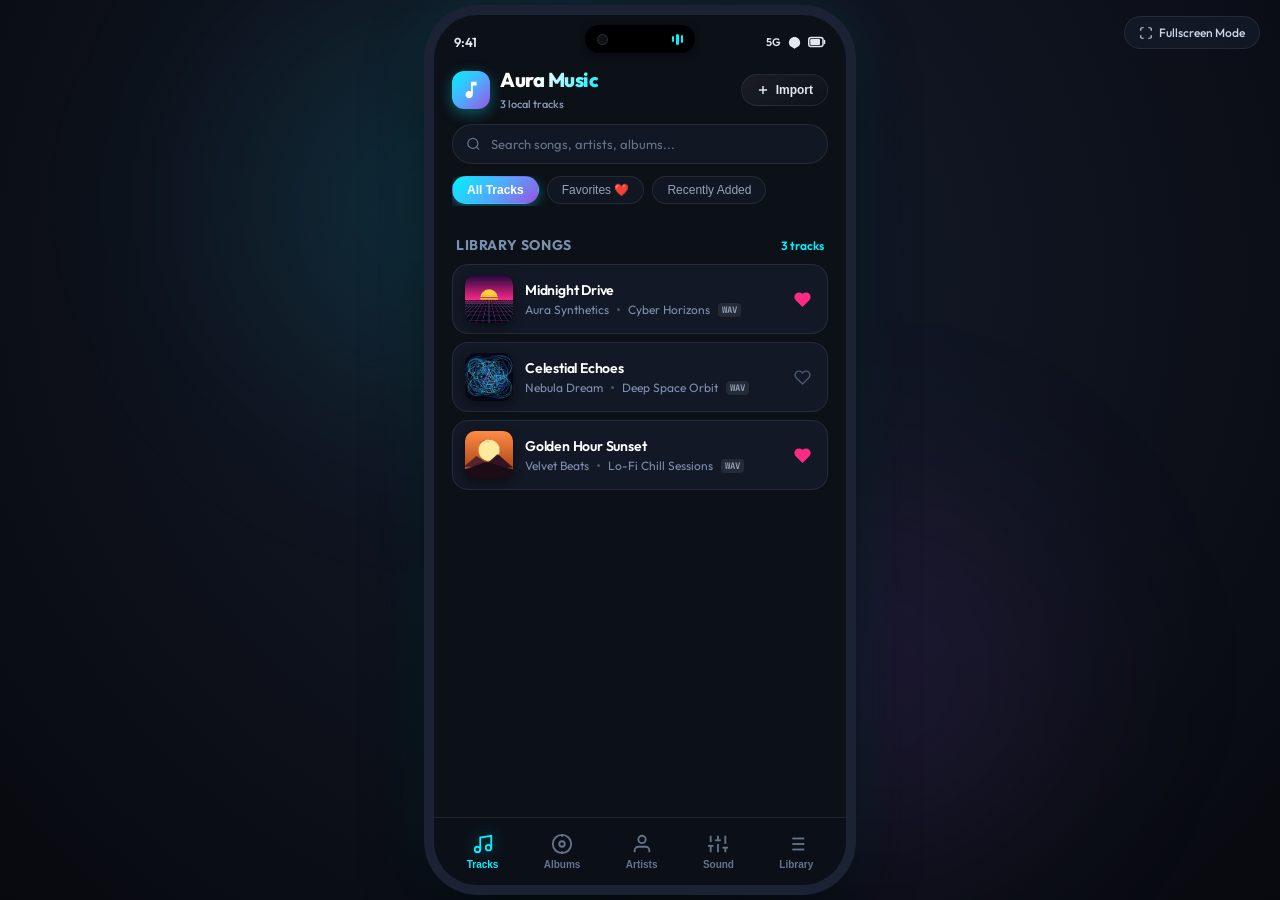
==== android-project/app/src/main/assets/index.html @ 07eed544 "feat: initial commit for Aura Local MP3 Player (Web + Android)" ====
<!DOCTYPE html>
<html lang="en">
<head>
  <meta charset="UTF-8">
  <meta name="viewport" content="width=device-width, initial-scale=1.0, maximum-scale=1.0, user-scalable=no, viewport-fit=cover">
  <title>Aura — Local MP3 & Audio Player</title>
  <meta name="description" content="Sleek, high-fidelity local MP3 music player with 5-band equalizer, audio visualizer, ID3 tags, and offline IndexedDB library.">
  <meta name="theme-color" content="#07090e">
  <meta name="apple-mobile-web-app-capable" content="yes">
  <meta name="apple-mobile-web-app-status-bar-style" content="black-translucent">
  <link rel="manifest" href="manifest.json">
  <link rel="icon" type="image/png" href="assets/icon-192.png">
  <link rel="stylesheet" href="style.css">
</head>
<body>

  <!-- Desktop Device Viewport Frame Wrapper -->
  <div class="device-viewport" id="device-viewport">
    
    <!-- Ambient Background Neon Glows -->
    <div class="ambient-glow-1"></div>
    <div class="ambient-glow-2"></div>

    <!-- Desktop Toolbar (For toggling Phone Mockup Frame vs Edge-to-Edge) -->
    <div class="desktop-controls-bar">
      <button class="desktop-btn" id="toggle-desktop-frame" title="Toggle Fullscreen vs Mobile Mockup">
        <svg width="14" height="14" viewBox="0 0 24 24" fill="none" stroke="currentColor" stroke-width="2">
          <path d="M8 3H5a2 2 0 0 0-2 2v3m18 0V5a2 2 0 0 0-2-2h-3m0 18h3a2 2 0 0 0 2-2v-3M3 16v3a2 2 0 0 0 2 2h3"/>
        </svg>
        <span>Fullscreen Mode</span>
      </button>
    </div>

    <!-- Phone Shell / App Root -->
    <main class="mobile-shell" id="mobile-shell">

      <!-- Dynamic Island / Hardware Notch -->
      <div class="mobile-notch-island" id="notch-island">
        <div class="island-camera"></div>
        <div class="island-audio-indicator">
          <span></span><span></span><span></span>
        </div>
      </div>

      <!-- Mobile Status Bar -->
      <header class="mobile-status-bar">
        <span class="status-time">9:41</span>
        <div class="status-bar-icons">
          <span>5G</span>
          <svg width="15" height="15" viewBox="0 0 24 24" fill="currentColor">
            <path d="M12 3c-4.97 0-9 4.03-9 9 0 2.12.74 4.07 1.97 5.61L12 22l7.03-4.39C20.26 16.07 21 14.12 21 12c0-4.97-4.03-9-9-9z"/>
          </svg>
          <svg width="18" height="12" viewBox="0 0 24 14" fill="currentColor">
            <rect x="1" y="1" width="19" height="12" rx="3" fill="none" stroke="currentColor" stroke-width="2"/>
            <rect x="3" y="3" width="13" height="8" rx="1.5" fill="currentColor"/>
            <path d="M22 5v4" stroke="currentColor" stroke-width="2" stroke-linecap="round"/>
          </svg>
        </div>
      </header>

      <!-- App Header & Navigation Toolbar -->
      <section class="app-header">
        <div class="header-top-row">
          <div class="brand-wrapper">
            <div class="brand-icon-box">
              <svg viewBox="0 0 24 24">
                <path d="M12 3v10.55c-.59-.34-1.27-.55-2-.55-2.21 0-4 1.79-4 4s1.79 4 4 4 4-1.79 4-4V7h4V3h-6z"/>
              </svg>
            </div>
            <div class="brand-text">
              <h1>Aura Music</h1>
              <span class="library-stat">0 local tracks</span>
            </div>
          </div>

          <button class="import-trigger-btn" id="import-trigger-btn" title="Add MP3s">
            <svg width="14" height="14" viewBox="0 0 24 24" fill="none" stroke="currentColor" stroke-width="2.5">
              <line x1="12" y1="5" x2="12" y2="19"></line>
              <line x1="5" y1="12" x2="19" y2="12"></line>
            </svg>
            <span>Import</span>
          </button>
        </div>

        <!-- Search Bar -->
        <div class="search-container">
          <svg class="search-icon" viewBox="0 0 24 24" fill="none" stroke="currentColor" stroke-width="2">
            <circle cx="11" cy="11" r="8"></circle>
            <line x1="21" y1="21" x2="16.65" y2="16.65"></line>
          </svg>
          <input type="text" class="search-input" id="search-input" placeholder="Search songs, artists, albums..." autocomplete="off">
          <button class="search-clear-btn" id="search-clear">&times;</button>
        </div>

        <!-- Filter Chips Row -->
        <div class="filter-chips-row">
          <button class="filter-chip active" data-filter="all">All Tracks</button>
          <button class="filter-chip" data-filter="fav">Favorites ❤️</button>
          <button class="filter-chip" data-filter="recent">Recently Added</button>
        </div>
      </section>

      <!-- Scrollable Main View Area -->
      <div class="app-content">

        <!-- 1. Tracks View -->
        <section class="view-section active-view" id="view-tracks">
          
          <!-- Empty State (Shown when no tracks are loaded) -->
          <div class="empty-library-card" id="empty-library-state">
            <div class="empty-icon-pulse">
              <svg viewBox="0 0 24 24" fill="none" stroke-width="1.8">
                <path d="M9 18V5l12-2v13"></path>
                <circle cx="6" cy="18" r="3"></circle>
                <circle cx="18" cy="16" r="3"></circle>
              </svg>
            </div>
            <h2 class="empty-title">Your Library is Empty</h2>
            <p class="empty-desc">Tap below to load local MP3 files or music folders from your device storage.</p>
            <div class="empty-actions-group">
              <button class="primary-action-btn" onclick="document.getElementById('file-input-files').click()">
                <svg width="16" height="16" viewBox="0 0 24 24" fill="none" stroke="currentColor" stroke-width="2">
                  <path d="M21 15v4a2 2 0 0 1-2 2H5a2 2 0 0 1-2-2v-4"></path>
                  <polyline points="17 8 12 3 7 8"></polyline>
                  <line x1="12" y1="3" x2="12" y2="15"></line>
                </svg>
                Select MP3 Files
              </button>
              <button class="secondary-action-btn" onclick="document.getElementById('file-input-folder').click()">
                <svg width="15" height="15" viewBox="0 0 24 24" fill="none" stroke="currentColor" stroke-width="2">
                  <path d="M22 19a2 2 0 0 1-2 2H4a2 2 0 0 1-2-2V5a2 2 0 0 1 2-2h5l2 3h9a2 2 0 0 1 2 2z"></path>
                </svg>
                Select Music Folder
              </button>
              <button class="secondary-action-btn" onclick="auraApp.loadDefaultDemoTracks(true)">
                <svg width="15" height="15" viewBox="0 0 24 24" fill="none" stroke="currentColor" stroke-width="2">
                  <polygon points="5 3 19 12 5 21 5 3"></polygon>
                </svg>
                Load Built-in Demo Tracks
              </button>
            </div>
          </div>

          <!-- Tracks List Container -->
          <div class="track-list-header">
            <span class="section-headline">Library Songs</span>
            <span class="tracks-count-badge" id="tracks-count-badge">0 tracks</span>
          </div>
          <div class="tracks-container" id="tracks-container"></div>
        </section>

        <!-- 2. Albums View -->
        <section class="view-section" id="view-albums">
          <div class="track-list-header">
            <span class="section-headline">Albums</span>
          </div>
          <div class="albums-grid" id="albums-grid"></div>
        </section>

        <!-- 3. Artists View -->
        <section class="view-section" id="view-artists">
          <div class="track-list-header">
            <span class="section-headline">Artists</span>
          </div>
          <div class="artists-list" id="artists-list"></div>
        </section>

        <!-- 4. Equalizer View -->
        <section class="view-section" id="view-eq">
          <div class="eq-view-container">
            <div class="eq-card">
              <div class="eq-header-row">
                <h3>5-Band Studio Equalizer</h3>
                <span style="font-size:11px; color:var(--cyan-bright); font-weight:600;">32-bit DSP</span>
              </div>

              <!-- EQ Presets -->
              <div class="eq-presets-chips">
                <button class="preset-chip active" data-preset="flat">Flat</button>
                <button class="preset-chip" data-preset="bass">Bass Boost</button>
                <button class="preset-chip" data-preset="edm">EDM / Club</button>
                <button class="preset-chip" data-preset="rock">Rock</button>
                <button class="preset-chip" data-preset="vocal">Vocal</button>
                <button class="preset-chip" data-preset="acoustic">Acoustic</button>
                <button class="preset-chip" data-preset="chill">Chill Lo-Fi</button>
                <button class="preset-chip" data-preset="night">Night Mode</button>
              </div>

              <!-- Sliders Rack -->
              <div class="eq-sliders-rack">
                <div class="eq-slider-col">
                  <span class="eq-slider-gain-label">0dB</span>
                  <div class="eq-range-wrapper">
                    <input type="range" class="eq-vertical-slider" min="-12" max="12" step="0.5" value="0">
                  </div>
                  <span class="eq-slider-freq-label">60Hz</span>
                </div>

                <div class="eq-slider-col">
                  <span class="eq-slider-gain-label">0dB</span>
                  <div class="eq-range-wrapper">
                    <input type="range" class="eq-vertical-slider" min="-12" max="12" step="0.5" value="0">
                  </div>
                  <span class="eq-slider-freq-label">230Hz</span>
                </div>

                <div class="eq-slider-col">
                  <span class="eq-slider-gain-label">0dB</span>
                  <div class="eq-range-wrapper">
                    <input type="range" class="eq-vertical-slider" min="-12" max="12" step="0.5" value="0">
                  </div>
                  <span class="eq-slider-freq-label">910Hz</span>
                </div>

                <div class="eq-slider-col">
                  <span class="eq-slider-gain-label">0dB</span>
                  <div class="eq-range-wrapper">
                    <input type="range" class="eq-vertical-slider" min="-12" max="12" step="0.5" value="0">
                  </div>
                  <span class="eq-slider-freq-label">3.6kHz</span>
                </div>

                <div class="eq-slider-col">
                  <span class="eq-slider-gain-label">0dB</span>
                  <div class="eq-range-wrapper">
                    <input type="range" class="eq-vertical-slider" min="-12" max="12" step="0.5" value="0">
                  </div>
                  <span class="eq-slider-freq-label">14kHz</span>
                </div>
              </div>

              <!-- FX Section (Bass Boost) -->
              <div class="eq-fx-row">
                <div class="fx-card">
                  <div class="fx-title">
                    <span>Bass Resonator</span>
                    <span id="bass-val-label" style="color:var(--purple-vibrant)">+0dB</span>
                  </div>
                  <input type="range" class="fx-slider" id="bass-boost-slider" min="0" max="10" step="0.5" value="0">
                </div>
                <div class="fx-card">
                  <div class="fx-title">
                    <span>Visualizer Style</span>
                    <span style="color:var(--cyan-bright)">Active</span>
                  </div>
                  <div style="font-size:11px; color:#8fa0be; margin-top:4px;">Toggle in player sheet</div>
                </div>
              </div>

            </div>
          </div>
        </section>

        <!-- 5. Playlists View -->
        <section class="view-section" id="view-playlists">
          <div class="playlist-header-actions">
            <span class="section-headline">Playlists & Collections</span>
            <button class="create-playlist-btn" id="create-playlist-btn">
              <svg width="14" height="14" viewBox="0 0 24 24" fill="none" stroke="currentColor" stroke-width="2.5">
                <line x1="12" y1="5" x2="12" y2="19"></line>
                <line x1="5" y1="12" x2="19" y2="12"></line>
              </svg>
              <span>New Playlist</span>
            </button>
          </div>
          <div class="playlists-list" id="playlists-list"></div>
        </section>

      </div>

      <!-- Docked Floating Mini Player -->
      <aside class="mini-player-container" id="mini-player" style="display:none;">
        <div class="mini-progress-track">
          <div class="mini-progress-fill" id="mini-progress-fill"></div>
        </div>

        <div class="mini-thumb-spinning" id="mini-thumb-spinning">
          <img id="mini-cover-img" src="assets/icon-192.png" alt="Cover">
          <div class="mini-center-hole"></div>
        </div>

        <div class="mini-track-meta">
          <div class="mini-track-title" id="mini-title">Track Title</div>
          <div class="mini-track-artist" id="mini-artist">Artist</div>
        </div>

        <div class="mini-controls-cluster">
          <button class="mini-btn mini-play-btn" id="mini-play-btn" title="Play/Pause">
            <svg viewBox="0 0 24 24"><polygon points="5 3 19 12 5 21 5 3"></polygon></svg>
          </button>
          <button class="mini-btn" id="mini-next-btn" title="Next Track">
            <svg width="20" height="20" viewBox="0 0 24 24" fill="none" stroke="currentColor" stroke-width="2">
              <polygon points="5 4 15 12 5 20 5 4"></polygon>
              <line x1="19" y1="5" x2="19" y2="19"></line>
            </svg>
          </button>
        </div>
      </aside>

      <!-- Bottom Tab Navigation Bar -->
      <nav class="bottom-nav-bar">
        <button class="nav-item-btn active" data-view="tracks">
          <svg viewBox="0 0 24 24" fill="none"><path d="M9 18V5l12-2v13"/><circle cx="6" cy="18" r="3"/><circle cx="18" cy="16" r="3"/></svg>
          <span>Tracks</span>
        </button>
        <button class="nav-item-btn" data-view="albums">
          <svg viewBox="0 0 24 24" fill="none"><circle cx="12" cy="12" r="10"/><circle cx="12" cy="12" r="3"/><line x1="12" y1="2" x2="12" y2="4"/><line x1="12" y1="20" x2="12" y2="22"/></svg>
          <span>Albums</span>
        </button>
        <button class="nav-item-btn" data-view="artists">
          <svg viewBox="0 0 24 24" fill="none"><path d="M20 21v-2a4 4 0 0 0-4-4H8a4 4 0 0 0-4 4v2"/><circle cx="12" cy="7" r="4"/></svg>
          <span>Artists</span>
        </button>
        <button class="nav-item-btn" data-view="eq">
          <svg viewBox="0 0 24 24" fill="none"><line x1="4" y1="21" x2="4" y2="14"/><line x1="4" y1="10" x2="4" y2="3"/><line x1="12" y1="21" x2="12" y2="12"/><line x1="12" y1="8" x2="12" y2="3"/><line x1="20" y1="21" x2="20" y2="16"/><line x1="20" y1="12" x2="20" y2="3"/><line x1="1" y1="14" x2="7" y2="14"/><line x1="9" y1="8" x2="15" y2="8"/><line x1="17" y1="16" x2="23" y2="16"/></svg>
          <span>Sound</span>
        </button>
        <button class="nav-item-btn" data-view="playlists">
          <svg viewBox="0 0 24 24" fill="none"><line x1="8" y1="6" x2="21" y2="6"/><line x1="8" y1="12" x2="21" y2="12"/><line x1="8" y1="18" x2="21" y2="18"/><line x1="3" y1="6" x2="3.01" y2="6"/><line x1="3" y1="12" x2="3.01" y2="12"/><line x1="3" y1="18" x2="3.01" y2="18"/></svg>
          <span>Library</span>
        </button>
      </nav>

      <!-- Full-Screen Now Playing Sheet Modal -->
      <div class="player-sheet-modal" id="player-sheet-modal">
        <div class="sheet-drag-handle" id="sheet-drag-handle"></div>

        <div class="sheet-top-nav">
          <button class="sheet-nav-btn" id="sheet-close-btn" title="Minimize">
            <svg width="20" height="20" viewBox="0 0 24 24" fill="none" stroke="currentColor" stroke-width="2">
              <polyline points="6 9 12 15 18 9"></polyline>
            </svg>
          </button>
          <div class="sheet-top-title">
            <span>Playing from Local Library</span>
            <h3>Now Playing</h3>
          </div>
          <button class="sheet-nav-btn" id="btn-eq-shortcut" title="Equalizer">
            <svg width="18" height="18" viewBox="0 0 24 24" fill="none" stroke="currentColor" stroke-width="2">
              <line x1="4" y1="21" x2="4" y2="14"/><line x1="4" y1="10" x2="4" y2="3"/>
              <line x1="12" y1="21" x2="12" y2="12"/><line x1="12" y1="8" x2="12" y2="3"/>
              <line x1="20" y1="21" x2="20" y2="16"/><line x1="20" y1="12" x2="20" y2="3"/>
            </svg>
          </button>
        </div>

        <!-- Center Display: Vinyl Record + Canvas Visualizer -->
        <div class="player-art-visualizer-container">
          <canvas class="visualizer-canvas-layer" id="visualizer-canvas" width="320" height="320"></canvas>
          
          <div class="vinyl-disc-wrapper" id="vinyl-disc-wrapper">
            <div class="vinyl-grooves"></div>
            <div class="vinyl-center-art">
              <img id="vinyl-cover-img" src="assets/icon-192.png" alt="Cover">
            </div>
            <div class="vinyl-spindle-hole"></div>
          </div>

          <button class="visualizer-mode-toggle" id="viz-mode-toggle" title="Switch Visualizer Style">BARS</button>
        </div>

        <!-- Song Metadata Row -->
        <div class="sheet-song-info">
          <div class="sheet-title-col">
            <h2 class="sheet-song-title" id="sheet-title">Song Title</h2>
            <p class="sheet-song-artist" id="sheet-artist">Artist — Album</p>
          </div>
          <button class="sheet-fav-btn" id="sheet-fav-btn" title="Favorite">
            <svg viewBox="0 0 24 24" fill="none" stroke="currentColor" stroke-width="2">
              <path d="M20.84 4.61a5.5 5.5 0 0 0-7.78 0L12 5.67l-1.06-1.06a5.5 5.5 0 0 0-7.78 7.78l1.06 1.06L12 21.23l7.78-7.78 1.06-1.06a5.5 5.5 0 0 0 0-7.78z"></path>
            </svg>
          </button>
        </div>

        <!-- Scrubber -->
        <div class="scrubber-container">
          <div class="scrub-bar" id="scrub-bar">
            <div class="scrub-progress" id="scrub-progress">
              <div class="scrub-thumb"></div>
            </div>
          </div>
          <div class="time-row">
            <span id="time-current">0:00</span>
            <span id="time-total">0:00</span>
          </div>
        </div>

        <!-- Main Controls -->
        <div class="core-controls-row">
          <button class="ctrl-btn" id="btn-shuffle" title="Shuffle">
            <svg width="20" height="20" viewBox="0 0 24 24" fill="none" stroke="currentColor" stroke-width="2">
              <polyline points="16 3 21 3 21 8"></polyline>
              <line x1="4" y1="20" x2="21" y2="3"></line>
              <polyline points="21 16 21 21 16 21"></polyline>
              <line x1="15" y1="15" x2="21" y2="21"></line>
              <line x1="4" y1="4" x2="9" y2="9"></line>
            </svg>
          </button>

          <button class="ctrl-btn" id="btn-prev" title="Previous">
            <svg width="28" height="28" viewBox="0 0 24 24" fill="none" stroke="currentColor" stroke-width="2">
              <polygon points="19 20 9 12 19 4 19 20"></polygon>
              <line x1="5" y1="19" x2="5" y2="5"></line>
            </svg>
          </button>

          <button class="main-play-pause-btn" id="btn-main-play" title="Play/Pause">
            <svg viewBox="0 0 24 24"><polygon points="5 3 19 12 5 21 5 3"></polygon></svg>
          </button>

          <button class="ctrl-btn" id="btn-next" title="Next">
            <svg width="28" height="28" viewBox="0 0 24 24" fill="none" stroke="currentColor" stroke-width="2">
              <polygon points="5 4 15 12 5 20 5 4"></polygon>
              <line x1="19" y1="5" x2="19" y2="19"></line>
            </svg>
          </button>

          <button class="ctrl-btn active" id="btn-repeat" title="Repeat">
            <svg width="20" height="20" viewBox="0 0 24 24" fill="none" stroke="currentColor" stroke-width="2">
              <polyline points="17 1 21 5 17 9"></polyline>
              <path d="M3 11V9a4 4 0 0 1 4-4h14"></path>
              <polyline points="7 23 3 19 7 15"></polyline>
              <path d="M21 13v2a4 4 0 0 1-4 4H3"></path>
            </svg>
          </button>
        </div>

        <!-- Secondary Actions (Speed, Sleep Timer, Track Metadata) -->
        <div class="secondary-actions-bar">
          <button class="sec-action-btn" id="btn-speed" title="Playback Speed">
            <svg viewBox="0 0 24 24" fill="none"><circle cx="12" cy="12" r="10"/><polyline points="12 6 12 12 14 14"/></svg>
            <span>1.0x</span>
          </button>

          <button class="sec-action-btn" id="btn-timer" title="Sleep Timer">
            <svg viewBox="0 0 24 24" fill="none"><path d="M21 12.79A9 9 0 1 1 11.21 3 7 7 0 0 0 21 12.79z"/></svg>
            <span>Timer</span>
          </button>

          <button class="sec-action-btn" id="btn-info" title="Track ID3 Tags">
            <svg viewBox="0 0 24 24" fill="none"><circle cx="12" cy="12" r="10"/><line x1="12" y1="16" x2="12" y2="12"/><line x1="12" y1="8" x2="12.01" y2="8"/></svg>
            <span>Details</span>
          </button>
        </div>

      </div>

      <!-- Modals -->

      <!-- 1. Import Modal -->
      <div class="modal-overlay" id="import-modal">
        <div class="modal-card-bottom">
          <div class="modal-header-row">
            <h3>Add Local Music</h3>
            <button class="modal-close-btn">&times;</button>
          </div>
          <div class="import-options-grid">
            <div class="import-opt-card" id="opt-pick-files">
              <div class="import-opt-icon">
                <svg viewBox="0 0 24 24"><path d="M14 2H6a2 2 0 0 0-2 2v16a2 2 0 0 0 2 2h12a2 2 0 0 0 2-2V8z"/><polyline points="14 2 14 8 20 8"/><line x1="12" y1="18" x2="12" y2="12"/><line x1="9" y1="15" x2="15" y2="15"/></svg>
              </div>
              <div class="import-opt-text">
                <h4>Select Audio Files</h4>
                <p>Choose MP3, WAV, M4A, FLAC, or OGG tracks</p>
              </div>
            </div>

            <div class="import-opt-card" id="opt-pick-folder">
              <div class="import-opt-icon" style="background:linear-gradient(135deg, #4facfe, #00f2fe);">
                <svg viewBox="0 0 24 24"><path d="M22 19a2 2 0 0 1-2 2H4a2 2 0 0 1-2-2V5a2 2 0 0 1 2-2h5l2 3h9a2 2 0 0 1 2 2z"/></svg>
              </div>
              <div class="import-opt-text">
                <h4>Import Entire Music Folder</h4>
                <p>Import all audio files from a directory at once</p>
              </div>
            </div>

            <div class="import-opt-card" id="opt-add-demos">
              <div class="import-opt-icon" style="background:linear-gradient(135deg, #ff2a85, #ff7300);">
                <svg viewBox="0 0 24 24"><polygon points="5 3 19 12 5 21 5 3"></polygon></svg>
              </div>
              <div class="import-opt-text">
                <h4>Load High-Fi Demo Tracks</h4>
                <p>Synthwave, Ambient Space, and Lo-Fi Chill</p>
              </div>
            </div>

            <div class="import-opt-card" id="opt-clear-all" style="border-color:rgba(255, 68, 68, 0.3);">
              <div class="import-opt-icon" style="background:linear-gradient(135deg, #ff416c, #ff4b2b);">
                <svg viewBox="0 0 24 24"><polyline points="3 6 5 6 21 6"/><path d="M19 6v14a2 2 0 0 1-2 2H7a2 2 0 0 1-2-2V6m3 0V4a2 2 0 0 1 2-2h4a2 2 0 0 1 2 2v2"/></svg>
              </div>
              <div class="import-opt-text">
                <h4 style="color:#ff6b6b">Clear Library Cache</h4>
                <p>Remove all stored offline tracks from device</p>
              </div>
            </div>
          </div>
        </div>
      </div>

      <!-- 2. Sleep Timer Modal -->
      <div class="modal-overlay" id="timer-modal">
        <div class="modal-card-bottom">
          <div class="modal-header-row">
            <h3>Sleep Timer</h3>
            <button class="modal-close-btn">&times;</button>
          </div>
          <div style="display:grid; grid-template-columns:1fr 1fr; gap:10px;">
            <button class="secondary-action-btn timer-opt-btn" data-minutes="15">15 Minutes</button>
            <button class="secondary-action-btn timer-opt-btn" data-minutes="30">30 Minutes</button>
            <button class="secondary-action-btn timer-opt-btn" data-minutes="45">45 Minutes</button>
            <button class="secondary-action-btn timer-opt-btn" data-minutes="60">1 Hour</button>
            <button class="secondary-action-btn timer-opt-btn" data-minutes="0" style="grid-column:1/-1; color:#ff6b6b; border-color:rgba(255,68,68,0.3)">Turn Off Timer</button>
          </div>
        </div>
      </div>

      <!-- 3. Track Details / ID3 Inspector Modal -->
      <div class="modal-overlay" id="info-modal">
        <div class="modal-card-bottom">
          <div class="modal-header-row">
            <h3>Track Metadata</h3>
            <button class="modal-close-btn">&times;</button>
          </div>
          <div style="display:flex; flex-direction:column; gap:12px; font-size:13px;">
            <div style="display:flex; justify-content:space-between; border-bottom:1px solid rgba(255,255,255,0.06); padding-bottom:8px;">
              <span style="color:#7b8fae;">Title</span>
              <strong id="info-title" style="color:#fff;">-</strong>
            </div>
            <div style="display:flex; justify-content:space-between; border-bottom:1px solid rgba(255,255,255,0.06); padding-bottom:8px;">
              <span style="color:#7b8fae;">Artist</span>
              <strong id="info-artist" style="color:#fff;">-</strong>
            </div>
            <div style="display:flex; justify-content:space-between; border-bottom:1px solid rgba(255,255,255,0.06); padding-bottom:8px;">
              <span style="color:#7b8fae;">Album</span>
              <strong id="info-album" style="color:#fff;">-</strong>
            </div>
            <div style="display:flex; justify-content:space-between; border-bottom:1px solid rgba(255,255,255,0.06); padding-bottom:8px;">
              <span style="color:#7b8fae;">Genre / Year</span>
              <strong style="color:#fff;"><span id="info-genre">-</span> / <span id="info-year">-</span></strong>
            </div>
            <div style="display:flex; justify-content:space-between; border-bottom:1px solid rgba(255,255,255,0.06); padding-bottom:8px;">
              <span style="color:#7b8fae;">Format & Storage</span>
              <strong style="color:var(--cyan-bright);"><span id="info-format">-</span> • <span id="info-size">-</span></strong>
            </div>
          </div>
      <!-- 4. Playlist Modal -->
      <div class="modal-overlay" id="playlist-modal">
        <div class="modal-card-bottom">
          <div class="modal-header-row">
            <h3>New Playlist</h3>
            <button class="modal-close-btn">&times;</button>
          </div>
          <div style="display:flex; flex-direction:column; gap:14px;">
            <input type="text" id="playlist-name-input" class="search-input" placeholder="Playlist name (e.g. Chill Beats)" style="border-radius:12px; padding:0 16px;">
            <button class="primary-action-btn" id="save-playlist-btn">Create Playlist</button>
          </div>
        </div>
      </div>

      <!-- Toast Notice -->
      <div class="toast-notice" id="toast-notice">Notice message</div>

      <!-- Hidden Native File Inputs -->
      <input type="file" id="file-input-files" multiple accept="audio/*,.mp3,.wav,.ogg,.m4a,.flac,.aac" style="display:none;">
      <input type="file" id="file-input-folder" webkitdirectory style="display:none;">

    </main>
  </div>

  <!-- JavaScript Modules -->
  <script src="id3-parser.js"></script>
  <script src="db.js"></script>
  <script src="audio-engine.js"></script>
  <script src="app.js"></script>
  <script>
    // Register Service Worker for Offline PWA Installation
    if ('serviceWorker' in navigator) {
      window.addEventListener('load', () => {
        navigator.serviceWorker.register('./sw.js').catch(err => {
          console.log('ServiceWorker registration optional:', err);
        });
      });
    }
  </script>
</body>
</html>
---- android-project/app/src/main/assets/style.css ----
/* ==========================================================================
   Aura Mobile Music Player - Design System & Modern Cyber-Luxury Aesthetics
   ========================================================================== */

@import url('https://fonts.googleapis.com/css2?family=Outfit:wght@300;400;500;600;700;800&family=JetBrains+Mono:wght@400;500;600&display=swap');

:root {
  /* Color Palette */
  --bg-darkest: #07090e;
  --bg-primary: #0c1017;
  --bg-secondary: #131926;
  --bg-card: rgba(23, 30, 47, 0.65);
  --bg-card-hover: rgba(32, 42, 66, 0.85);
  --bg-glass: rgba(18, 24, 38, 0.72);
  --bg-glass-heavy: rgba(12, 16, 25, 0.92);

  /* Accents & Gradients */
  --cyan-bright: #00f2fe;
  --cyan-glow: rgba(0, 242, 254, 0.35);
  --blue-electric: #4facfe;
  --purple-vibrant: #9b51e0;
  --purple-glow: rgba(155, 81, 224, 0.35);
  --pink-neon: #ff2a85;
  --amber-warm: #ffb347;

  --accent-gradient: linear-gradient(135deg, #00f2fe 0%, #4facfe 50%, #9b51e0 100%);
  --accent-gradient-warm: linear-gradient(135deg, #ff2a85 0%, #ff7300 100%);
  --card-gradient: linear-gradient(145deg, rgba(255, 255, 255, 0.06) 0%, rgba(255, 255, 255, 0.01) 100%);

  /* Borders & Shadows */
  --border-subtle: rgba(255, 255, 255, 0.08);
  --border-bright: rgba(0, 242, 254, 0.4);
  --shadow-lg: 0 16px 36px rgba(0, 0, 0, 0.6);
  --shadow-glow: 0 0 28px rgba(0, 242, 254, 0.25);
  --shadow-neon-pink: 0 0 24px rgba(255, 42, 133, 0.3);

  /* Typography */
  --font-main: 'Outfit', -apple-system, BlinkMacSystemFont, 'Segoe UI', Roboto, sans-serif;
  --font-mono: 'JetBrains Mono', monospace;

  /* Layout & Dimensions */
  --phone-width: 412px;
  --phone-height: 870px;
  --nav-height: 68px;
  --mini-player-height: 72px;
  --radius-sm: 10px;
  --radius-md: 16px;
  --radius-lg: 24px;
  --radius-full: 9999px;

  /* Transitions */
  --transition-fast: 0.15s cubic-bezier(0.4, 0, 0.2, 1);
  --transition-normal: 0.3s cubic-bezier(0.16, 1, 0.3, 1);
  --transition-bounce: 0.45s cubic-bezier(0.34, 1.56, 0.64, 1);
}

/* Base Reset & Setup */
*, *::before, *::after {
  box-sizing: border-box;
  margin: 0;
  padding: 0;
  -webkit-tap-highlight-color: transparent;
  user-select: none;
}

html, body {
  width: 100%;
  height: 100%;
  background-color: var(--bg-darkest);
  color: #f0f4fc;
  font-family: var(--font-main);
  overflow: hidden;
  position: fixed;
}

/* Device Simulator Wrapper (Centers phone on desktop, edge-to-edge on mobile) */
.device-viewport {
  width: 100vw;
  height: 100vh;
  display: flex;
  align-items: center;
  justify-content: center;
  background: radial-gradient(circle at 50% 30%, #161c2d 0%, #07090e 100%);
  position: relative;
  overflow: hidden;
}

/* Background Ambient Lighting Glows */
.ambient-glow-1 {
  position: absolute;
  width: 600px;
  height: 600px;
  background: radial-gradient(circle, rgba(0, 242, 254, 0.12) 0%, transparent 70%);
  top: -100px;
  left: 10%;
  pointer-events: none;
  filter: blur(80px);
  z-index: 1;
}

.ambient-glow-2 {
  position: absolute;
  width: 550px;
  height: 550px;
  background: radial-gradient(circle, rgba(155, 81, 224, 0.14) 0%, transparent 70%);
  bottom: -50px;
  right: 10%;
  pointer-events: none;
  filter: blur(80px);
  z-index: 1;
}

/* Phone Frame (Mockup Frame) */
.mobile-shell {
  width: 100%;
  height: 100%;
  max-width: var(--phone-width);
  max-height: var(--phone-height);
  background: var(--bg-primary);
  position: relative;
  border-radius: 44px;
  box-shadow: 0 0 0 10px #1a2233, 0 25px 65px rgba(0, 0, 0, 0.85), 0 0 60px rgba(0, 242, 254, 0.15);
  display: flex;
  flex-direction: column;
  overflow: hidden;
  z-index: 10;
  transition: max-width 0.35s ease, max-height 0.35s ease, border-radius 0.35s ease, box-shadow 0.35s ease;
}

/* Fullscreen Mode (When user switches or on actual mobile) */
.device-viewport.fullscreen-mode .mobile-shell {
  max-width: 100vw;
  max-height: 100vh;
  border-radius: 0;
  box-shadow: none;
}

@media (max-width: 480px) {
  .mobile-shell {
    max-width: 100vw !important;
    max-height: 100vh !important;
    border-radius: 0 !important;
    box-shadow: none !important;
  }
}

/* Top Phone Hardware Elements */
.mobile-notch-island {
  position: absolute;
  top: 10px;
  left: 50%;
  transform: translateX(-50%);
  width: 110px;
  height: 28px;
  background: #000;
  border-radius: 20px;
  z-index: 100;
  display: flex;
  align-items: center;
  justify-content: space-between;
  padding: 0 12px;
  box-shadow: 0 2px 8px rgba(0,0,0,0.4);
  transition: width 0.3s var(--transition-bounce), height 0.3s ease;
}

.island-camera {
  width: 11px;
  height: 11px;
  border-radius: 50%;
  background: #111;
  border: 1.5px solid #283044;
}

.island-audio-indicator {
  display: flex;
  gap: 2px;
  align-items: center;
  height: 12px;
}

.island-audio-indicator span {
  width: 2.5px;
  height: 6px;
  background: var(--cyan-bright);
  border-radius: 2px;
  animation: soundBars 1s ease-in-out infinite alternate;
}

.island-audio-indicator span:nth-child(2) { animation-delay: 0.2s; height: 11px; }
.island-audio-indicator span:nth-child(3) { animation-delay: 0.4s; height: 8px; }

@keyframes soundBars {
  0% { transform: scaleY(0.4); }
  100% { transform: scaleY(1.2); }
}

/* Status Bar */
.mobile-status-bar {
  height: 44px;
  padding: 10px 20px 0 20px;
  display: flex;
  justify-content: space-between;
  align-items: center;
  font-size: 13px;
  font-weight: 600;
  letter-spacing: -0.2px;
  color: #e2e8f0;
  z-index: 50;
}

.status-bar-icons {
  display: flex;
  align-items: center;
  gap: 6px;
  font-size: 11px;
}

/* Frame Desktop Controls bar */
.desktop-controls-bar {
  position: absolute;
  top: 16px;
  right: 20px;
  display: flex;
  gap: 10px;
  z-index: 120;
}

.desktop-btn {
  background: var(--bg-card);
  border: 1px solid var(--border-subtle);
  color: #cad5e8;
  padding: 8px 14px;
  border-radius: var(--radius-full);
  font-size: 12px;
  font-family: var(--font-main);
  font-weight: 500;
  cursor: pointer;
  display: flex;
  align-items: center;
  gap: 6px;
  backdrop-filter: blur(12px);
  transition: all var(--transition-fast);
}

.desktop-btn:hover {
  background: var(--bg-card-hover);
  color: #fff;
  border-color: var(--cyan-bright);
  box-shadow: 0 0 12px var(--cyan-glow);
}

/* ==========================================================================
   App Header & Toolbar
   ========================================================================== */
.app-header {
  padding: 8px 18px 12px 18px;
  display: flex;
  flex-direction: column;
  gap: 12px;
  z-index: 40;
}

.header-top-row {
  display: flex;
  justify-content: space-between;
  align-items: center;
}

.brand-wrapper {
  display: flex;
  align-items: center;
  gap: 10px;
}

.brand-icon-box {
  width: 38px;
  height: 38px;
  border-radius: 12px;
  background: var(--accent-gradient);
  display: flex;
  align-items: center;
  justify-content: center;
  box-shadow: 0 4px 14px var(--cyan-glow);
}

.brand-icon-box svg {
  width: 22px;
  height: 22px;
  fill: #fff;
}

.brand-text h1 {
  font-size: 20px;
  font-weight: 800;
  letter-spacing: -0.5px;
  background: linear-gradient(120deg, #ffffff 40%, var(--cyan-bright) 100%);
  -webkit-background-clip: text;
  -webkit-text-fill-color: transparent;
}

.brand-text .library-stat {
  font-size: 11px;
  color: #8a99b5;
  font-weight: 500;
}

/* Quick Import Button */
.import-trigger-btn {
  background: var(--card-gradient);
  border: 1px solid var(--border-subtle);
  color: #e2e8f0;
  padding: 8px 14px;
  border-radius: var(--radius-full);
  font-size: 12px;
  font-weight: 600;
  cursor: pointer;
  display: flex;
  align-items: center;
  gap: 6px;
  transition: all var(--transition-fast);
}

.import-trigger-btn:hover, .import-trigger-btn:active {
  border-color: var(--cyan-bright);
  box-shadow: 0 0 15px var(--cyan-glow);
  transform: translateY(-1px);
}

/* Search Bar */
.search-container {
  position: relative;
  width: 100%;
}

.search-input {
  width: 100%;
  height: 40px;
  background: rgba(19, 25, 38, 0.85);
  border: 1px solid var(--border-subtle);
  border-radius: var(--radius-full);
  padding: 0 40px 0 38px;
  font-size: 13px;
  color: #fff;
  font-family: var(--font-main);
  outline: none;
  transition: all var(--transition-fast);
}

.search-input::placeholder {
  color: #64748b;
}

.search-input:focus {
  border-color: var(--cyan-bright);
  box-shadow: 0 0 16px var(--cyan-glow);
  background: rgba(24, 32, 48, 0.95);
}

.search-icon {
  position: absolute;
  left: 14px;
  top: 50%;
  transform: translateY(-50%);
  width: 15px;
  height: 15px;
  stroke: #64748b;
  pointer-events: none;
}

.search-clear-btn {
  position: absolute;
  right: 12px;
  top: 50%;
  transform: translateY(-50%);
  background: none;
  border: none;
  color: #64748b;
  font-size: 16px;
  cursor: pointer;
  display: none;
}

/* Filter Chips Bar */
.filter-chips-row {
  display: flex;
  gap: 8px;
  overflow-x: auto;
  scrollbar-width: none;
  padding-bottom: 2px;
}

.filter-chips-row::-webkit-scrollbar {
  display: none;
}

.filter-chip {
  padding: 6px 14px;
  border-radius: var(--radius-full);
  background: rgba(22, 28, 44, 0.6);
  border: 1px solid var(--border-subtle);
  font-size: 12px;
  font-weight: 500;
  color: #94a3b8;
  cursor: pointer;
  white-space: nowrap;
  transition: all var(--transition-fast);
}

.filter-chip.active {
  background: var(--accent-gradient);
  color: #ffffff;
  border-color: transparent;
  box-shadow: 0 3px 12px var(--cyan-glow);
  font-weight: 600;
}

/* ==========================================================================
   Main Scrollable App Body
   ========================================================================== */
.app-content {
  flex: 1;
  overflow-y: auto;
  overflow-x: hidden;
  padding: 4px 18px 160px 18px; /* Padding for mini player & nav */
  position: relative;
  scrollbar-width: thin;
  scrollbar-color: rgba(255, 255, 255, 0.1) transparent;
}

.app-content::-webkit-scrollbar {
  width: 4px;
}
.app-content::-webkit-scrollbar-thumb {
  background: rgba(255, 255, 255, 0.15);
  border-radius: 4px;
}

/* View Sections */
.view-section {
  display: none;
  animation: fadeIn 0.25s ease-out;
}

.view-section.active-view {
  display: block;
}

@keyframes fadeIn {
  from { opacity: 0; transform: translateY(6px); }
  to { opacity: 1; transform: translateY(0); }
}

/* Empty State / Welcome Dropzone */
.empty-library-card {
  border: 2px dashed rgba(0, 242, 254, 0.25);
  background: rgba(18, 24, 38, 0.4);
  border-radius: var(--radius-lg);
  padding: 36px 20px;
  text-align: center;
  margin-top: 15px;
  display: flex;
  flex-direction: column;
  align-items: center;
  gap: 14px;
  backdrop-filter: blur(10px);
  transition: all var(--transition-normal);
}

.empty-library-card.drag-over {
  border-color: var(--cyan-bright);
  background: rgba(0, 242, 254, 0.1);
  box-shadow: 0 0 30px var(--cyan-glow);
  transform: scale(1.02);
}

.empty-icon-pulse {
  width: 64px;
  height: 64px;
  border-radius: 50%;
  background: rgba(0, 242, 254, 0.1);
  border: 1px solid var(--border-bright);
  display: flex;
  align-items: center;
  justify-content: center;
  box-shadow: 0 0 20px var(--cyan-glow);
}

.empty-icon-pulse svg {
  width: 32px;
  height: 32px;
  stroke: var(--cyan-bright);
}

.empty-title {
  font-size: 17px;
  font-weight: 700;
  color: #fff;
}

.empty-desc {
  font-size: 13px;
  color: #8fa0be;
  max-width: 280px;
  line-height: 1.45;
}

.empty-actions-group {
  display: flex;
  flex-direction: column;
  gap: 10px;
  width: 100%;
  max-width: 260px;
  margin-top: 8px;
}

.primary-action-btn {
  background: var(--accent-gradient);
  border: none;
  color: #fff;
  padding: 12px 18px;
  border-radius: var(--radius-full);
  font-size: 13px;
  font-weight: 700;
  cursor: pointer;
  box-shadow: 0 6px 18px var(--cyan-glow);
  display: flex;
  align-items: center;
  justify-content: center;
  gap: 8px;
  transition: transform var(--transition-fast), box-shadow var(--transition-fast);
}

.primary-action-btn:active {
  transform: scale(0.97);
}

.secondary-action-btn {
  background: rgba(255, 255, 255, 0.05);
  border: 1px solid var(--border-subtle);
  color: #cbd5e1;
  padding: 10px 18px;
  border-radius: var(--radius-full);
  font-size: 12px;
  font-weight: 600;
  cursor: pointer;
  display: flex;
  align-items: center;
  justify-content: center;
  gap: 8px;
  transition: all var(--transition-fast);
}

.secondary-action-btn:hover {
  background: rgba(255, 255, 255, 0.1);
  color: #fff;
}

/* ==========================================================================
   Tracks List View
   ========================================================================== */
.track-list-header {
  display: flex;
  justify-content: space-between;
  align-items: center;
  margin: 14px 0 10px 0;
  padding: 0 4px;
}

.section-headline {
  font-size: 14px;
  font-weight: 700;
  text-transform: uppercase;
  letter-spacing: 0.6px;
  color: #7b8fae;
}

.tracks-count-badge {
  font-size: 12px;
  color: var(--cyan-bright);
  font-weight: 600;
}

.tracks-container {
  display: flex;
  flex-direction: column;
  gap: 8px;
}

.track-item {
  display: flex;
  align-items: center;
  gap: 12px;
  padding: 10px 12px;
  background: var(--bg-card);
  border: 1px solid var(--border-subtle);
  border-radius: var(--radius-md);
  cursor: pointer;
  position: relative;
  transition: all var(--transition-fast);
}

.track-item:hover {
  background: var(--bg-card-hover);
  border-color: rgba(0, 242, 254, 0.3);
  transform: translateX(2px);
}

.track-item:active {
  transform: scale(0.98);
}

.track-item.is-playing {
  background: rgba(0, 242, 254, 0.08);
  border-color: var(--cyan-bright);
  box-shadow: 0 0 16px rgba(0, 242, 254, 0.15);
}

.track-artwork-thumb {
  width: 48px;
  height: 48px;
  border-radius: var(--radius-sm);
  overflow: hidden;
  background: #111520;
  position: relative;
  flex-shrink: 0;
  box-shadow: 0 4px 10px rgba(0, 0, 0, 0.4);
}

.track-artwork-thumb img {
  width: 100%;
  height: 100%;
  object-fit: cover;
  transition: transform 0.3s ease;
}

.track-item:hover .track-artwork-thumb img {
  transform: scale(1.06);
}

.playing-wave-badge {
  position: absolute;
  inset: 0;
  background: rgba(10, 14, 23, 0.65);
  display: none;
  align-items: center;
  justify-content: center;
  gap: 3px;
  backdrop-filter: blur(2px);
}

.track-item.is-playing .playing-wave-badge {
  display: flex;
}

.playing-wave-badge span {
  width: 3px;
  height: 14px;
  background: var(--cyan-bright);
  border-radius: 2px;
  animation: barPulse 0.9s ease-in-out infinite alternate;
}

.playing-wave-badge span:nth-child(2) { animation-delay: 0.18s; height: 20px; }
.playing-wave-badge span:nth-child(3) { animation-delay: 0.36s; height: 12px; }

@keyframes barPulse {
  0% { transform: scaleY(0.3); }
  100% { transform: scaleY(1.1); }
}

.track-details-col {
  flex: 1;
  min-width: 0;
  display: flex;
  flex-direction: column;
  gap: 3px;
}

.track-title {
  font-size: 14px;
  font-weight: 600;
  color: #fff;
  white-space: nowrap;
  overflow: hidden;
  text-overflow: ellipsis;
  letter-spacing: -0.2px;
}

.track-item.is-playing .track-title {
  color: var(--cyan-bright);
}

.track-meta-row {
  display: flex;
  align-items: center;
  gap: 8px;
  font-size: 12px;
  color: #7d90af;
  white-space: nowrap;
  overflow: hidden;
  text-overflow: ellipsis;
}

.track-artist {
  overflow: hidden;
  text-overflow: ellipsis;
}

.track-meta-divider {
  width: 3px;
  height: 3px;
  border-radius: 50%;
  background: #475569;
}

.track-format-tag {
  font-size: 9px;
  font-weight: 700;
  font-family: var(--font-mono);
  background: rgba(255, 255, 255, 0.08);
  padding: 1px 4px;
  border-radius: 4px;
  color: #94a3b8;
}

.track-right-col {
  display: flex;
  align-items: center;
  gap: 10px;
}

.track-duration {
  font-size: 11px;
  font-family: var(--font-mono);
  color: #64748b;
}

.track-fav-btn {
  background: none;
  border: none;
  color: #4b5870;
  cursor: pointer;
  padding: 4px;
  display: flex;
  align-items: center;
  justify-content: center;
  transition: color var(--transition-fast), transform var(--transition-bounce);
}

.track-fav-btn:hover {
  color: var(--pink-neon);
  transform: scale(1.15);
}

.track-fav-btn.is-favorited {
  color: var(--pink-neon);
}

.track-fav-btn svg {
  width: 17px;
  height: 17px;
}

.track-menu-btn {
  background: none;
  border: none;
  color: #64748b;
  cursor: pointer;
  padding: 4px;
}

/* ==========================================================================
   Albums Grid View
   ========================================================================== */
.albums-grid {
  display: grid;
  grid-template-columns: repeat(2, 1fr);
  gap: 14px;
  margin-top: 10px;
}

.album-card {
  background: var(--bg-card);
  border: 1px solid var(--border-subtle);
  border-radius: var(--radius-md);
  padding: 10px;
  cursor: pointer;
  display: flex;
  flex-direction: column;
  gap: 8px;
  transition: all var(--transition-fast);
}

.album-card:hover {
  background: var(--bg-card-hover);
  border-color: rgba(0, 242, 254, 0.4);
  transform: translateY(-3px);
  box-shadow: 0 8px 20px rgba(0, 0, 0, 0.4);
}

.album-cover-box {
  width: 100%;
  aspect-ratio: 1 / 1;
  border-radius: var(--radius-sm);
  overflow: hidden;
  background: #111520;
  position: relative;
}

.album-cover-box img {
  width: 100%;
  height: 100%;
  object-fit: cover;
}

.album-play-overlay {
  position: absolute;
  bottom: 8px;
  right: 8px;
  width: 36px;
  height: 36px;
  border-radius: 50%;
  background: var(--accent-gradient);
  display: flex;
  align-items: center;
  justify-content: center;
  opacity: 0;
  transform: scale(0.8);
  transition: all var(--transition-fast);
  box-shadow: 0 4px 12px var(--cyan-glow);
}

.album-card:hover .album-play-overlay {
  opacity: 1;
  transform: scale(1);
}

.album-play-overlay svg {
  width: 16px;
  height: 16px;
  fill: #fff;
  margin-left: 2px;
}

.album-info-title {
  font-size: 13px;
  font-weight: 700;
  color: #fff;
  white-space: nowrap;
  overflow: hidden;
  text-overflow: ellipsis;
}

.album-info-artist {
  font-size: 11px;
  color: #7b8fae;
  white-space: nowrap;
  overflow: hidden;
  text-overflow: ellipsis;
}

/* ==========================================================================
   Artists View
   ========================================================================== */
.artists-list {
  display: flex;
  flex-direction: column;
  gap: 10px;
  margin-top: 10px;
}

.artist-row {
  display: flex;
  align-items: center;
  gap: 14px;
  padding: 10px 14px;
  background: var(--bg-card);
  border: 1px solid var(--border-subtle);
  border-radius: var(--radius-md);
  cursor: pointer;
  transition: all var(--transition-fast);
}

.artist-row:hover {
  background: var(--bg-card-hover);
  border-color: var(--cyan-bright);
}

.artist-avatar {
  width: 50px;
  height: 50px;
  border-radius: 50%;
  background: var(--accent-gradient);
  display: flex;
  align-items: center;
  justify-content: center;
  font-size: 18px;
  font-weight: 700;
  color: #fff;
  box-shadow: 0 4px 14px var(--purple-glow);
}

.artist-meta h4 {
  font-size: 14px;
  font-weight: 700;
  color: #fff;
}

.artist-meta p {
  font-size: 12px;
  color: #7b8fae;
}

/* ==========================================================================
   Equalizer View
   ========================================================================== */
.eq-view-container {
  display: flex;
  flex-direction: column;
  gap: 20px;
  margin-top: 10px;
}

.eq-card {
  background: var(--bg-card);
  border: 1px solid var(--border-subtle);
  border-radius: var(--radius-lg);
  padding: 18px;
}

.eq-header-row {
  display: flex;
  justify-content: space-between;
  align-items: center;
  margin-bottom: 16px;
}

.eq-header-row h3 {
  font-size: 15px;
  font-weight: 700;
  color: #fff;
}

.eq-presets-chips {
  display: flex;
  gap: 6px;
  overflow-x: auto;
  scrollbar-width: none;
  margin-bottom: 22px;
  padding-bottom: 4px;
}

.eq-presets-chips::-webkit-scrollbar { display: none; }

.preset-chip {
  padding: 5px 12px;
  border-radius: var(--radius-full);
  background: rgba(255, 255, 255, 0.05);
  border: 1px solid var(--border-subtle);
  font-size: 11px;
  font-weight: 600;
  color: #8fa0be;
  cursor: pointer;
  white-space: nowrap;
  transition: all var(--transition-fast);
}

.preset-chip.active {
  background: var(--accent-gradient);
  color: #fff;
  border-color: transparent;
  box-shadow: 0 2px 10px var(--cyan-glow);
}

.eq-sliders-rack {
  display: flex;
  justify-content: space-between;
  align-items: flex-end;
  height: 190px;
  padding: 10px 4px;
}

.eq-slider-col {
  display: flex;
  flex-direction: column;
  align-items: center;
  gap: 10px;
  height: 100%;
}

.eq-slider-gain-label {
  font-size: 11px;
  font-family: var(--font-mono);
  color: var(--cyan-bright);
}

.eq-range-wrapper {
  flex: 1;
  display: flex;
  align-items: center;
  position: relative;
}

/* Vertical slider */
.eq-vertical-slider {
  writing-mode: bt-lr; /* IE */
  -webkit-appearance: slider-vertical;
  appearance: slider-vertical;
  width: 24px;
  height: 120px;
  accent-color: var(--cyan-bright);
  cursor: pointer;
}

.eq-slider-freq-label {
  font-size: 11px;
  font-weight: 600;
  color: #8fa0be;
}

/* Bass Boost & Surround Knobs */
.eq-fx-row {
  display: grid;
  grid-template-columns: 1fr 1fr;
  gap: 12px;
  margin-top: 14px;
}

.fx-card {
  background: rgba(255, 255, 255, 0.03);
  border: 1px solid var(--border-subtle);
  border-radius: var(--radius-md);
  padding: 12px;
  display: flex;
  flex-direction: column;
  gap: 8px;
}

.fx-title {
  font-size: 12px;
  font-weight: 700;
  color: #cad5e8;
  display: flex;
  justify-content: space-between;
}

.fx-slider {
  width: 100%;
  accent-color: var(--purple-vibrant);
  cursor: pointer;
}

/* ==========================================================================
   Playlists View
   ========================================================================== */
.playlist-header-actions {
  display: flex;
  justify-content: space-between;
  align-items: center;
  margin: 10px 0 14px 0;
}

.create-playlist-btn {
  background: var(--card-gradient);
  border: 1px solid var(--border-subtle);
  color: #fff;
  padding: 7px 14px;
  border-radius: var(--radius-full);
  font-size: 12px;
  font-weight: 600;
  cursor: pointer;
  display: flex;
  align-items: center;
  gap: 6px;
}

.playlists-list {
  display: flex;
  flex-direction: column;
  gap: 10px;
}

.playlist-card {
  display: flex;
  align-items: center;
  gap: 14px;
  padding: 12px 14px;
  background: var(--bg-card);
  border: 1px solid var(--border-subtle);
  border-radius: var(--radius-md);
  cursor: pointer;
  transition: all var(--transition-fast);
}

.playlist-card:hover {
  background: var(--bg-card-hover);
  border-color: var(--cyan-bright);
}

.playlist-icon-square {
  width: 48px;
  height: 48px;
  border-radius: var(--radius-sm);
  background: linear-gradient(135deg, #ff2a85 0%, #ff7300 100%);
  display: flex;
  align-items: center;
  justify-content: center;
}

.playlist-icon-square svg {
  width: 24px;
  height: 24px;
  fill: #fff;
}

.playlist-info h4 {
  font-size: 14px;
  font-weight: 700;
  color: #fff;
}

.playlist-info p {
  font-size: 12px;
  color: #7b8fae;
}

/* ==========================================================================
   Docked Mini Player (Bottom Float)
   ========================================================================== */
.mini-player-container {
  position: absolute;
  bottom: var(--nav-height);
  left: 12px;
  right: 12px;
  height: var(--mini-player-height);
  background: var(--bg-glass-heavy);
  border: 1px solid var(--border-subtle);
  border-radius: var(--radius-lg);
  backdrop-filter: blur(24px);
  display: flex;
  align-items: center;
  padding: 0 14px;
  box-shadow: 0 8px 30px rgba(0, 0, 0, 0.75), 0 0 20px rgba(0, 242, 254, 0.1);
  cursor: pointer;
  z-index: 60;
  transition: all var(--transition-normal);
  overflow: hidden;
}

.mini-player-container:hover {
  border-color: rgba(0, 242, 254, 0.4);
  box-shadow: 0 12px 35px rgba(0, 0, 0, 0.8), 0 0 28px rgba(0, 242, 254, 0.2);
}

/* Top Progress line on mini player */
.mini-progress-track {
  position: absolute;
  top: 0;
  left: 0;
  right: 0;
  height: 2.5px;
  background: rgba(255, 255, 255, 0.08);
}

.mini-progress-fill {
  height: 100%;
  width: 0%;
  background: var(--accent-gradient);
  box-shadow: 0 0 8px var(--cyan-bright);
}

.mini-thumb-spinning {
  width: 44px;
  height: 44px;
  border-radius: 50%;
  position: relative;
  overflow: hidden;
  border: 2px solid rgba(255, 255, 255, 0.15);
  box-shadow: 0 0 12px rgba(0,0,0,0.5);
  flex-shrink: 0;
  margin-right: 12px;
}

.mini-thumb-spinning img {
  width: 100%;
  height: 100%;
  object-fit: cover;
  animation: spinRecord 12s linear infinite;
  animation-play-state: paused;
}

.mini-thumb-spinning.playing img {
  animation-play-state: running;
}

@keyframes spinRecord {
  from { transform: rotate(0deg); }
  to { transform: rotate(360deg); }
}

.mini-center-hole {
  position: absolute;
  top: 50%;
  left: 50%;
  transform: translate(-50%, -50%);
  width: 10px;
  height: 10px;
  border-radius: 50%;
  background: var(--bg-darkest);
  border: 2px solid var(--cyan-bright);
}

.mini-track-meta {
  flex: 1;
  min-width: 0;
  display: flex;
  flex-direction: column;
  gap: 2px;
}

.mini-track-title {
  font-size: 13px;
  font-weight: 700;
  color: #fff;
  white-space: nowrap;
  overflow: hidden;
  text-overflow: ellipsis;
}

.mini-track-artist {
  font-size: 11px;
  color: #7b8fae;
  white-space: nowrap;
  overflow: hidden;
  text-overflow: ellipsis;
}

.mini-controls-cluster {
  display: flex;
  align-items: center;
  gap: 8px;
}

.mini-btn {
  background: none;
  border: none;
  color: #cad5e8;
  cursor: pointer;
  padding: 6px;
  display: flex;
  align-items: center;
  justify-content: center;
  transition: all var(--transition-fast);
}

.mini-btn:hover {
  color: #fff;
  transform: scale(1.1);
}

.mini-play-btn {
  width: 36px;
  height: 36px;
  border-radius: 50%;
  background: var(--accent-gradient);
  color: #fff;
  box-shadow: 0 3px 12px var(--cyan-glow);
}

.mini-play-btn svg {
  width: 18px;
  height: 18px;
  fill: #fff;
}

/* ==========================================================================
   Full-Screen Player Modal Sheet
   ========================================================================== */
.player-sheet-modal {
  position: absolute;
  top: 0;
  left: 0;
  width: 100%;
  height: 100%;
  background: radial-gradient(circle at 50% 15%, #182239 0%, #080b12 85%);
  z-index: 150;
  display: flex;
  flex-direction: column;
  transform: translateY(100%);
  transition: transform 0.4s cubic-bezier(0.16, 1, 0.3, 1);
  overflow-y: auto;
  padding: 14px 20px 24px 20px;
}

.player-sheet-modal.open {
  transform: translateY(0);
}

/* Pull Down Handle */
.sheet-drag-handle {
  width: 44px;
  height: 5px;
  background: rgba(255, 255, 255, 0.25);
  border-radius: 4px;
  margin: 0 auto 12px auto;
  cursor: pointer;
}

.sheet-top-nav {
  display: flex;
  justify-content: space-between;
  align-items: center;
  margin-bottom: 12px;
}

.sheet-nav-btn {
  background: rgba(255, 255, 255, 0.06);
  border: 1px solid var(--border-subtle);
  width: 38px;
  height: 38px;
  border-radius: 50%;
  color: #cad5e8;
  display: flex;
  align-items: center;
  justify-content: center;
  cursor: pointer;
  transition: all var(--transition-fast);
}

.sheet-nav-btn:hover {
  background: rgba(255, 255, 255, 0.12);
  color: #fff;
  border-color: var(--cyan-bright);
}

.sheet-top-title {
  text-align: center;
}

.sheet-top-title span {
  font-size: 11px;
  font-weight: 700;
  text-transform: uppercase;
  letter-spacing: 1px;
  color: #64748b;
}

.sheet-top-title h3 {
  font-size: 13px;
  font-weight: 700;
  color: #e2e8f0;
}

/* Center Visualizer & Vinyl Turntable Display */
.player-art-visualizer-container {
  width: 100%;
  aspect-ratio: 1 / 1;
  max-width: 320px;
  margin: 10px auto;
  position: relative;
  display: flex;
  align-items: center;
  justify-content: center;
}

/* Mode 1: Vinyl Record Display */
.vinyl-disc-wrapper {
  width: 270px;
  height: 270px;
  border-radius: 50%;
  background: #090c12;
  box-shadow: 0 15px 45px rgba(0, 0, 0, 0.8), 0 0 50px rgba(0, 242, 254, 0.12);
  border: 6px solid #1a2233;
  position: relative;
  display: flex;
  align-items: center;
  justify-content: center;
  animation: spinRecord 12s linear infinite;
  animation-play-state: paused;
}

.vinyl-disc-wrapper.playing {
  animation-play-state: running;
}

.vinyl-grooves {
  position: absolute;
  inset: 12px;
  border-radius: 50%;
  border: 1px solid rgba(255, 255, 255, 0.05);
  box-shadow: inset 0 0 15px rgba(255, 255, 255, 0.04), 0 0 0 8px rgba(0,0,0,0.4), 0 0 0 16px rgba(255,255,255,0.03);
}

.vinyl-center-art {
  width: 125px;
  height: 125px;
  border-radius: 50%;
  overflow: hidden;
  border: 3px solid #2a354c;
  position: relative;
  z-index: 5;
  box-shadow: 0 0 20px rgba(0,0,0,0.8);
}

.vinyl-center-art img {
  width: 100%;
  height: 100%;
  object-fit: cover;
}

.vinyl-spindle-hole {
  position: absolute;
  top: 50%;
  left: 50%;
  transform: translate(-50%, -50%);
  width: 18px;
  height: 18px;
  border-radius: 50%;
  background: var(--bg-darkest);
  border: 3px solid var(--cyan-bright);
  z-index: 10;
  box-shadow: 0 0 10px var(--cyan-glow);
}

/* Canvas Visualizer Display (Alternative Mode) */
.visualizer-canvas-layer {
  position: absolute;
  inset: 0;
  width: 100%;
  height: 100%;
  pointer-events: none;
  z-index: 2;
  border-radius: var(--radius-lg);
}

/* Visualizer Mode Toggle Chip */
.visualizer-mode-toggle {
  position: absolute;
  bottom: 6px;
  right: 6px;
  background: rgba(18, 24, 38, 0.85);
  border: 1px solid var(--border-subtle);
  color: #cbd5e1;
  padding: 4px 10px;
  border-radius: var(--radius-full);
  font-size: 10px;
  font-weight: 600;
  cursor: pointer;
  z-index: 20;
  backdrop-filter: blur(8px);
}

/* Song Info Block in Sheet */
.sheet-song-info {
  display: flex;
  justify-content: space-between;
  align-items: center;
  margin: 12px 0 8px 0;
}

.sheet-title-col {
  flex: 1;
  min-width: 0;
}

.sheet-song-title {
  font-size: 18px;
  font-weight: 800;
  color: #fff;
  white-space: nowrap;
  overflow: hidden;
  text-overflow: ellipsis;
  letter-spacing: -0.4px;
}

.sheet-song-artist {
  font-size: 13px;
  color: #8fa0be;
  margin-top: 2px;
  white-space: nowrap;
  overflow: hidden;
  text-overflow: ellipsis;
}

.sheet-fav-btn {
  background: none;
  border: none;
  color: #4b5870;
  cursor: pointer;
  padding: 8px;
  transition: all var(--transition-fast);
}

.sheet-fav-btn.is-favorited {
  color: var(--pink-neon);
  filter: drop-shadow(0 0 10px rgba(255, 42, 133, 0.6));
}

.sheet-fav-btn svg {
  width: 24px;
  height: 24px;
}

/* Scrubber / Progress Bar */
.scrubber-container {
  display: flex;
  flex-direction: column;
  gap: 6px;
  margin: 10px 0 16px 0;
}

.scrub-bar {
  position: relative;
  width: 100%;
  height: 6px;
  background: rgba(255, 255, 255, 0.08);
  border-radius: var(--radius-full);
  cursor: pointer;
}

.scrub-progress {
  height: 100%;
  width: 0%;
  background: var(--accent-gradient);
  border-radius: var(--radius-full);
  position: relative;
  box-shadow: 0 0 10px var(--cyan-glow);
}

.scrub-thumb {
  position: absolute;
  right: -7px;
  top: 50%;
  transform: translateY(-50%);
  width: 14px;
  height: 14px;
  border-radius: 50%;
  background: #fff;
  border: 2px solid var(--cyan-bright);
  box-shadow: 0 0 10px var(--cyan-bright);
  transition: transform 0.15s ease;
}

.scrub-bar:hover .scrub-thumb {
  transform: translateY(-50%) scale(1.25);
}

.time-row {
  display: flex;
  justify-content: space-between;
  font-size: 11px;
  font-family: var(--font-mono);
  color: #7b8fae;
}

/* Core Player Controls Cluster */
.core-controls-row {
  display: flex;
  align-items: center;
  justify-content: space-between;
  padding: 4px 6px;
  margin-bottom: 14px;
}

.ctrl-btn {
  background: none;
  border: none;
  color: #8fa0be;
  cursor: pointer;
  display: flex;
  align-items: center;
  justify-content: center;
  padding: 8px;
  transition: all var(--transition-fast);
}

.ctrl-btn:hover {
  color: #fff;
  transform: scale(1.1);
}

.ctrl-btn.active {
  color: var(--cyan-bright);
  filter: drop-shadow(0 0 8px var(--cyan-glow));
}

.main-play-pause-btn {
  width: 68px;
  height: 68px;
  border-radius: 50%;
  background: var(--accent-gradient);
  border: none;
  color: #fff;
  cursor: pointer;
  display: flex;
  align-items: center;
  justify-content: center;
  box-shadow: 0 6px 24px var(--cyan-glow), 0 0 35px rgba(155, 81, 224, 0.4);
  transition: all var(--transition-bounce);
}

.main-play-pause-btn:hover {
  transform: scale(1.08);
  box-shadow: 0 8px 30px var(--cyan-glow), 0 0 45px rgba(155, 81, 224, 0.6);
}

.main-play-pause-btn:active {
  transform: scale(0.94);
}

.main-play-pause-btn svg {
  width: 32px;
  height: 32px;
  fill: #fff;
}

/* Bottom Secondary Actions Bar (Speed, Timer, Info, EQ) */
.secondary-actions-bar {
  display: flex;
  justify-content: space-around;
  align-items: center;
  padding: 10px 0;
  background: rgba(255, 255, 255, 0.04);
  border: 1px solid var(--border-subtle);
  border-radius: var(--radius-md);
}

.sec-action-btn {
  background: none;
  border: none;
  color: #8fa0be;
  font-size: 11px;
  font-weight: 600;
  font-family: var(--font-main);
  cursor: pointer;
  display: flex;
  flex-direction: column;
  align-items: center;
  gap: 4px;
  padding: 4px 8px;
  transition: all var(--transition-fast);
}

.sec-action-btn:hover {
  color: var(--cyan-bright);
}

.sec-action-btn svg {
  width: 18px;
  height: 18px;
  stroke: currentColor;
}

/* ==========================================================================
   Bottom Navigation Bar
   ========================================================================== */
.bottom-nav-bar {
  position: absolute;
  bottom: 0;
  left: 0;
  right: 0;
  height: var(--nav-height);
  background: rgba(12, 16, 25, 0.94);
  border-top: 1px solid var(--border-subtle);
  backdrop-filter: blur(20px);
  display: flex;
  justify-content: space-around;
  align-items: center;
  z-index: 55;
  padding: 0 10px;
}

.nav-item-btn {
  background: none;
  border: none;
  color: #64748b;
  display: flex;
  flex-direction: column;
  align-items: center;
  gap: 4px;
  font-size: 10px;
  font-weight: 600;
  cursor: pointer;
  padding: 6px 12px;
  border-radius: var(--radius-md);
  transition: all var(--transition-fast);
}

.nav-item-btn svg {
  width: 22px;
  height: 22px;
  stroke: currentColor;
  stroke-width: 2;
  transition: all var(--transition-fast);
}

.nav-item-btn:hover {
  color: #cbd5e1;
}

.nav-item-btn.active {
  color: var(--cyan-bright);
}

.nav-item-btn.active svg {
  filter: drop-shadow(0 0 8px var(--cyan-glow));
  stroke: var(--cyan-bright);
}

/* ==========================================================================
   Modals & Popups (Import Sheet, Sleep Timer, Track Info)
   ========================================================================== */
.modal-overlay {
  position: absolute;
  inset: 0;
  background: rgba(0, 0, 0, 0.7);
  backdrop-filter: blur(8px);
  z-index: 200;
  display: none;
  align-items: flex-end;
  justify-content: center;
  animation: fadeIn 0.2s ease;
}

.modal-overlay.open {
  display: flex;
}

.modal-card-bottom {
  width: 100%;
  background: var(--bg-secondary);
  border-top: 1px solid var(--border-subtle);
  border-radius: 28px 28px 0 0;
  padding: 20px 20px 30px 20px;
  display: flex;
  flex-direction: column;
  gap: 16px;
  box-shadow: 0 -10px 40px rgba(0, 0, 0, 0.8);
  animation: slideUp 0.25s cubic-bezier(0.16, 1, 0.3, 1);
}

@keyframes slideUp {
  from { transform: translateY(100%); }
  to { transform: translateY(0); }
}

.modal-header-row {
  display: flex;
  justify-content: space-between;
  align-items: center;
}

.modal-header-row h3 {
  font-size: 16px;
  font-weight: 700;
  color: #fff;
}

.modal-close-btn {
  background: rgba(255, 255, 255, 0.08);
  border: none;
  width: 32px;
  height: 32px;
  border-radius: 50%;
  color: #cbd5e1;
  cursor: pointer;
  display: flex;
  align-items: center;
  justify-content: center;
}

/* Import Options List */
.import-options-grid {
  display: grid;
  grid-template-columns: 1fr;
  gap: 10px;
}

.import-opt-card {
  display: flex;
  align-items: center;
  gap: 14px;
  padding: 14px;
  background: var(--bg-card);
  border: 1px solid var(--border-subtle);
  border-radius: var(--radius-md);
  cursor: pointer;
  transition: all var(--transition-fast);
}

.import-opt-card:hover {
  background: var(--bg-card-hover);
  border-color: var(--cyan-bright);
}

.import-opt-icon {
  width: 44px;
  height: 44px;
  border-radius: var(--radius-sm);
  background: var(--accent-gradient);
  display: flex;
  align-items: center;
  justify-content: center;
}

.import-opt-icon svg {
  width: 22px;
  height: 22px;
  fill: #fff;
}

.import-opt-text h4 {
  font-size: 14px;
  font-weight: 700;
  color: #fff;
}

.import-opt-text p {
  font-size: 12px;
  color: #7b8fae;
  margin-top: 2px;
}

/* Toast Notifications */
.toast-notice {
  position: absolute;
  top: 55px;
  left: 50%;
  transform: translateX(-50%) translateY(-20px);
  background: var(--bg-glass-heavy);
  border: 1px solid var(--cyan-bright);
  color: #fff;
  padding: 8px 16px;
  border-radius: var(--radius-full);
  font-size: 12px;
  font-weight: 600;
  display: flex;
  align-items: center;
  gap: 8px;
  box-shadow: 0 8px 24px rgba(0, 0, 0, 0.6), 0 0 16px var(--cyan-glow);
  z-index: 300;
  opacity: 0;
  pointer-events: none;
  transition: all 0.25s cubic-bezier(0.16, 1, 0.3, 1);
}

.toast-notice.visible {
  opacity: 1;
  transform: translateX(-50%) translateY(0);
}
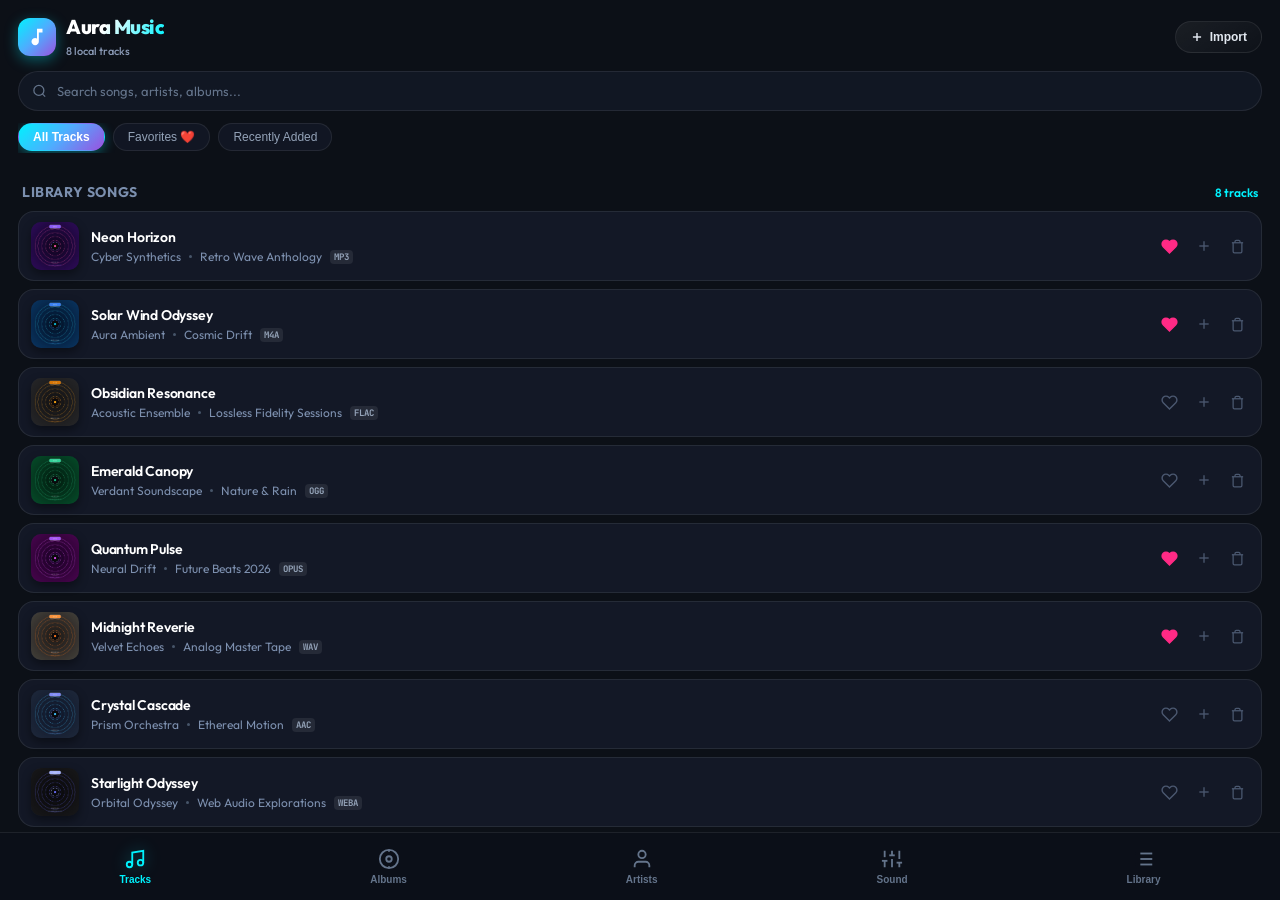
==== commit a43c2bff: "feat: integrate foreground playback service and update UI controls for native Android app" ====
--- a/android-project/app/src/main/assets/index.html
+++ b/android-project/app/src/main/assets/index.html
@@ -21,42 +21,8 @@
     <div class="ambient-glow-1"></div>
     <div class="ambient-glow-2"></div>
 
-    <!-- Desktop Toolbar (For toggling Phone Mockup Frame vs Edge-to-Edge) -->
-    <div class="desktop-controls-bar">
-      <button class="desktop-btn" id="toggle-desktop-frame" title="Toggle Fullscreen vs Mobile Mockup">
-        <svg width="14" height="14" viewBox="0 0 24 24" fill="none" stroke="currentColor" stroke-width="2">
-          <path d="M8 3H5a2 2 0 0 0-2 2v3m18 0V5a2 2 0 0 0-2-2h-3m0 18h3a2 2 0 0 0 2-2v-3M3 16v3a2 2 0 0 0 2 2h3"/>
-        </svg>
-        <span>Fullscreen Mode</span>
-      </button>
-    </div>
-
-    <!-- Phone Shell / App Root -->
+    <!-- App Root Main Container -->
     <main class="mobile-shell" id="mobile-shell">
-
-      <!-- Dynamic Island / Hardware Notch -->
-      <div class="mobile-notch-island" id="notch-island">
-        <div class="island-camera"></div>
-        <div class="island-audio-indicator">
-          <span></span><span></span><span></span>
-        </div>
-      </div>
-
-      <!-- Mobile Status Bar -->
-      <header class="mobile-status-bar">
-        <span class="status-time">9:41</span>
-        <div class="status-bar-icons">
-          <span>5G</span>
-          <svg width="15" height="15" viewBox="0 0 24 24" fill="currentColor">
-            <path d="M12 3c-4.97 0-9 4.03-9 9 0 2.12.74 4.07 1.97 5.61L12 22l7.03-4.39C20.26 16.07 21 14.12 21 12c0-4.97-4.03-9-9-9z"/>
-          </svg>
-          <svg width="18" height="12" viewBox="0 0 24 14" fill="currentColor">
-            <rect x="1" y="1" width="19" height="12" rx="3" fill="none" stroke="currentColor" stroke-width="2"/>
-            <rect x="3" y="3" width="13" height="8" rx="1.5" fill="currentColor"/>
-            <path d="M22 5v4" stroke="currentColor" stroke-width="2" stroke-linecap="round"/>
-          </svg>
-        </div>
-      </header>
 
       <!-- App Header & Navigation Toolbar -->
       <section class="app-header">
@@ -118,7 +84,7 @@
             <h2 class="empty-title">Your Library is Empty</h2>
             <p class="empty-desc">Tap below to load local MP3 files or music folders from your device storage.</p>
             <div class="empty-actions-group">
-              <button class="primary-action-btn" onclick="document.getElementById('file-input-files').click()">
+              <button class="primary-action-btn" onclick="auraApp.openFilePicker()">
                 <svg width="16" height="16" viewBox="0 0 24 24" fill="none" stroke="currentColor" stroke-width="2">
                   <path d="M21 15v4a2 2 0 0 1-2 2H5a2 2 0 0 1-2-2v-4"></path>
                   <polyline points="17 8 12 3 7 8"></polyline>
@@ -126,7 +92,7 @@
                 </svg>
                 Select MP3 Files
               </button>
-              <button class="secondary-action-btn" onclick="document.getElementById('file-input-folder').click()">
+              <button class="secondary-action-btn" onclick="auraApp.openFolderPicker()">
                 <svg width="15" height="15" viewBox="0 0 24 24" fill="none" stroke="currentColor" stroke-width="2">
                   <path d="M22 19a2 2 0 0 1-2 2H4a2 2 0 0 1-2-2V5a2 2 0 0 1 2-2h5l2 3h9a2 2 0 0 1 2 2z"></path>
                 </svg>
@@ -238,12 +204,12 @@
                   </div>
                   <input type="range" class="fx-slider" id="bass-boost-slider" min="0" max="10" step="0.5" value="0">
                 </div>
-                <div class="fx-card">
+                <div class="fx-card" id="eq-diagnostics-card" style="cursor:pointer;" title="Tap to open Diagnostics Monitor">
                   <div class="fx-title">
-                    <span>Visualizer Style</span>
-                    <span style="color:var(--cyan-bright)">Active</span>
+                    <span>Engine Telemetry</span>
+                    <span style="color:var(--cyan-bright)">Active Monitor</span>
                   </div>
-                  <div style="font-size:11px; color:#8fa0be; margin-top:4px;">Toggle in player sheet</div>
+                  <div style="font-size:11px; color:#8fa0be; margin-top:4px;">Tap to view runtime buffer & overnight logs</div>
                 </div>
               </div>
 
@@ -285,13 +251,27 @@
         </div>
 
         <div class="mini-controls-cluster">
-          <button class="mini-btn mini-play-btn" id="mini-play-btn" title="Play/Pause">
+          <button class="mini-btn" id="mini-prev-btn" title="Previous Track" aria-label="Previous Track">
+            <svg width="18" height="18" viewBox="0 0 24 24" fill="none" stroke="currentColor" stroke-width="2">
+              <polygon points="19 20 9 12 19 4 19 20"></polygon>
+              <line x1="5" y1="19" x2="5" y2="5"></line>
+            </svg>
+          </button>
+          <button class="mini-btn mini-play-btn" id="mini-play-btn" title="Play/Pause" aria-label="Play or Pause">
             <svg viewBox="0 0 24 24"><polygon points="5 3 19 12 5 21 5 3"></polygon></svg>
           </button>
-          <button class="mini-btn" id="mini-next-btn" title="Next Track">
-            <svg width="20" height="20" viewBox="0 0 24 24" fill="none" stroke="currentColor" stroke-width="2">
+          <button class="mini-btn" id="mini-next-btn" title="Next Track" aria-label="Next Track">
+            <svg width="18" height="18" viewBox="0 0 24 24" fill="none" stroke="currentColor" stroke-width="2">
               <polygon points="5 4 15 12 5 20 5 4"></polygon>
               <line x1="19" y1="5" x2="19" y2="19"></line>
+            </svg>
+          </button>
+          <button class="mini-btn mini-loop-btn active" id="mini-loop-btn" title="Loop Mode" aria-label="Loop Mode">
+            <svg width="17" height="17" viewBox="0 0 24 24" fill="none" stroke="currentColor" stroke-width="2">
+              <polyline points="17 1 21 5 17 9"></polyline>
+              <path d="M3 11V9a4 4 0 0 1 4-4h14"></path>
+              <polyline points="7 23 3 19 7 15"></polyline>
+              <path d="M21 13v2a4 4 0 0 1-4 4H3"></path>
             </svg>
           </button>
         </div>
@@ -335,13 +315,20 @@
             <span>Playing from Local Library</span>
             <h3>Now Playing</h3>
           </div>
-          <button class="sheet-nav-btn" id="btn-eq-shortcut" title="Equalizer">
-            <svg width="18" height="18" viewBox="0 0 24 24" fill="none" stroke="currentColor" stroke-width="2">
-              <line x1="4" y1="21" x2="4" y2="14"/><line x1="4" y1="10" x2="4" y2="3"/>
-              <line x1="12" y1="21" x2="12" y2="12"/><line x1="12" y1="8" x2="12" y2="3"/>
-              <line x1="20" y1="21" x2="20" y2="16"/><line x1="20" y1="12" x2="20" y2="3"/>
-            </svg>
-          </button>
+          <div class="sheet-top-actions">
+            <button class="sheet-nav-btn" id="btn-open-diagnostics" title="Audio Diagnostics & Engine Monitor" aria-label="Engine Diagnostics">
+              <svg width="18" height="18" viewBox="0 0 24 24" fill="none" stroke="currentColor" stroke-width="2">
+                <polyline points="22 12 18 12 15 21 9 3 6 12 2 12"></polyline>
+              </svg>
+            </button>
+            <button class="sheet-nav-btn" id="btn-eq-shortcut" title="Equalizer">
+              <svg width="18" height="18" viewBox="0 0 24 24" fill="none" stroke="currentColor" stroke-width="2">
+                <line x1="4" y1="21" x2="4" y2="14"/><line x1="4" y1="10" x2="4" y2="3"/>
+                <line x1="12" y1="21" x2="12" y2="12"/><line x1="12" y1="8" x2="12" y2="3"/>
+                <line x1="20" y1="21" x2="20" y2="16"/><line x1="20" y1="12" x2="20" y2="3"/>
+              </svg>
+            </button>
+          </div>
         </div>
 
         <!-- Center Display: Vinyl Record + Canvas Visualizer -->
@@ -356,6 +343,11 @@
             <div class="vinyl-spindle-hole"></div>
           </div>
 
+          <div class="skip-feedback-bubble" id="skip-feedback-bubble">
+            <span class="skip-feedback-icon" id="skip-feedback-icon">⟲</span>
+            <span class="skip-feedback-text" id="skip-feedback-text">10s</span>
+          </div>
+
           <button class="visualizer-mode-toggle" id="viz-mode-toggle" title="Switch Visualizer Style">BARS</button>
         </div>
 
@@ -381,13 +373,26 @@
           </div>
           <div class="time-row">
             <span id="time-current">0:00</span>
+            <div class="scrub-quick-nudges">
+              <button class="nudge-btn" id="nudge-back-10" title="Skip back 10 seconds" aria-label="Rewind 10 Seconds">⟲ 10s</button>
+              <button class="nudge-btn" id="nudge-fwd-10" title="Skip forward 10 seconds" aria-label="Forward 10 Seconds">10s ⟳</button>
+            </div>
             <span id="time-total">0:00</span>
           </div>
+        </div>
+
+        <!-- Loop Mode Context Pill Indicator -->
+        <div class="loop-indicator-bar">
+          <button class="loop-badge-btn" id="sheet-loop-badge" title="Tap to select Loop Mode" aria-label="Loop Mode">
+            <span class="loop-badge-icon" id="sheet-loop-icon">🔁</span>
+            <span class="loop-badge-text" id="sheet-loop-text">Loop: Library Songs</span>
+            <span class="loop-badge-chevron">▾</span>
+          </button>
         </div>
 
         <!-- Main Controls -->
         <div class="core-controls-row">
-          <button class="ctrl-btn" id="btn-shuffle" title="Shuffle">
+          <button class="ctrl-btn" id="btn-shuffle" title="Shuffle" aria-label="Shuffle">
             <svg width="20" height="20" viewBox="0 0 24 24" fill="none" stroke="currentColor" stroke-width="2">
               <polyline points="16 3 21 3 21 8"></polyline>
               <line x1="4" y1="20" x2="21" y2="3"></line>
@@ -397,25 +402,41 @@
             </svg>
           </button>
 
-          <button class="ctrl-btn" id="btn-prev" title="Previous">
-            <svg width="28" height="28" viewBox="0 0 24 24" fill="none" stroke="currentColor" stroke-width="2">
+          <button class="ctrl-btn" id="btn-prev" title="Previous Track" aria-label="Previous Track">
+            <svg width="24" height="24" viewBox="0 0 24 24" fill="none" stroke="currentColor" stroke-width="2">
               <polygon points="19 20 9 12 19 4 19 20"></polygon>
               <line x1="5" y1="19" x2="5" y2="5"></line>
             </svg>
           </button>
 
-          <button class="main-play-pause-btn" id="btn-main-play" title="Play/Pause">
+          <button class="ctrl-btn ctrl-btn-seek" id="btn-seek-back" title="Rewind 10 Seconds" aria-label="Rewind 10 Seconds">
+            <svg width="28" height="28" viewBox="0 0 24 24" fill="none" stroke="currentColor" stroke-width="1.8" stroke-linecap="round" stroke-linejoin="round">
+              <path d="M1 4v6h6"></path>
+              <path d="M3.51 15a9 9 0 1 0 2.13-9.36L1 10"></path>
+              <text x="12" y="15" font-size="7" font-weight="800" font-family="-apple-system, BlinkMacSystemFont, 'Segoe UI', Roboto, sans-serif" text-anchor="middle" fill="currentColor" stroke="none">10</text>
+            </svg>
+          </button>
+
+          <button class="main-play-pause-btn" id="btn-main-play" title="Play/Pause" aria-label="Play or Pause">
             <svg viewBox="0 0 24 24"><polygon points="5 3 19 12 5 21 5 3"></polygon></svg>
           </button>
 
-          <button class="ctrl-btn" id="btn-next" title="Next">
-            <svg width="28" height="28" viewBox="0 0 24 24" fill="none" stroke="currentColor" stroke-width="2">
+          <button class="ctrl-btn ctrl-btn-seek" id="btn-seek-fwd" title="Fast Forward 10 Seconds" aria-label="Fast Forward 10 Seconds">
+            <svg width="28" height="28" viewBox="0 0 24 24" fill="none" stroke="currentColor" stroke-width="1.8" stroke-linecap="round" stroke-linejoin="round">
+              <path d="M23 4v6h-6"></path>
+              <path d="M20.49 15a9 9 0 1 1-2.12-9.36L23 10"></path>
+              <text x="12" y="15" font-size="7" font-weight="800" font-family="-apple-system, BlinkMacSystemFont, 'Segoe UI', Roboto, sans-serif" text-anchor="middle" fill="currentColor" stroke="none">10</text>
+            </svg>
+          </button>
+
+          <button class="ctrl-btn" id="btn-next" title="Next Track" aria-label="Next Track">
+            <svg width="24" height="24" viewBox="0 0 24 24" fill="none" stroke="currentColor" stroke-width="2">
               <polygon points="5 4 15 12 5 20 5 4"></polygon>
               <line x1="19" y1="5" x2="19" y2="19"></line>
             </svg>
           </button>
 
-          <button class="ctrl-btn active" id="btn-repeat" title="Repeat">
+          <button class="ctrl-btn active" id="btn-repeat" title="Repeat Mode" aria-label="Repeat Mode">
             <svg width="20" height="20" viewBox="0 0 24 24" fill="none" stroke="currentColor" stroke-width="2">
               <polyline points="17 1 21 5 17 9"></polyline>
               <path d="M3 11V9a4 4 0 0 1 4-4h14"></path>
@@ -435,6 +456,11 @@
           <button class="sec-action-btn" id="btn-timer" title="Sleep Timer">
             <svg viewBox="0 0 24 24" fill="none"><path d="M21 12.79A9 9 0 1 1 11.21 3 7 7 0 0 0 21 12.79z"/></svg>
             <span>Timer</span>
+          </button>
+
+          <button class="sec-action-btn" id="btn-sec-diagnostics" title="Engine Diagnostics & Live Monitor">
+            <svg viewBox="0 0 24 24" fill="none" stroke="currentColor" stroke-width="2"><polyline points="22 12 18 12 15 21 9 3 6 12 2 12"/></svg>
+            <span>Telemetry</span>
           </button>
 
           <button class="sec-action-btn" id="btn-info" title="Track ID3 Tags">
@@ -461,7 +487,7 @@
               </div>
               <div class="import-opt-text">
                 <h4>Select Audio Files</h4>
-                <p>Choose MP3, WAV, M4A, FLAC, or OGG tracks</p>
+                <p>Direct system load (no duplicate storage, ideal for podcasts & large files)</p>
               </div>
             </div>
 
@@ -470,8 +496,8 @@
                 <svg viewBox="0 0 24 24"><path d="M22 19a2 2 0 0 1-2 2H4a2 2 0 0 1-2-2V5a2 2 0 0 1 2-2h5l2 3h9a2 2 0 0 1 2 2z"/></svg>
               </div>
               <div class="import-opt-text">
-                <h4>Import Entire Music Folder</h4>
-                <p>Import all audio files from a directory at once</p>
+                <h4>Import Entire Folder</h4>
+                <p>Link an entire directory directly without duplicating storage</p>
               </div>
             </div>
 
@@ -480,8 +506,8 @@
                 <svg viewBox="0 0 24 24"><polygon points="5 3 19 12 5 21 5 3"></polygon></svg>
               </div>
               <div class="import-opt-text">
-                <h4>Load High-Fi Demo Tracks</h4>
-                <p>Synthwave, Ambient Space, and Lo-Fi Chill</p>
+                <h4>Load Audio Format Test Suite</h4>
+                <p>8 tracks: MP3, M4A, FLAC, OGG, OPUS, WAV, AAC, WEBA</p>
               </div>
             </div>
 
@@ -544,7 +570,10 @@
               <strong style="color:var(--cyan-bright);"><span id="info-format">-</span> • <span id="info-size">-</span></strong>
             </div>
           </div>
-      <!-- 4. Playlist Modal -->
+        </div>
+      </div>
+
+      <!-- 4. Playlist Modal (Create New) -->
       <div class="modal-overlay" id="playlist-modal">
         <div class="modal-card-bottom">
           <div class="modal-header-row">
@@ -558,12 +587,334 @@
         </div>
       </div>
 
+      <!-- 4b. Playlist Detail & Songs Management Modal -->
+      <div class="modal-overlay" id="playlist-detail-modal" role="dialog" aria-modal="true">
+        <div class="modal-card-bottom playlist-detail-card">
+          <div class="modal-header-row">
+            <div style="display:flex; align-items:center; gap:10px; min-width:0;">
+              <div class="playlist-detail-icon-mini">
+                <svg viewBox="0 0 24 24"><line x1="8" y1="6" x2="21" y2="6"/><line x1="8" y1="12" x2="21" y2="12"/><line x1="8" y1="18" x2="21" y2="18"/><line x1="3" y1="6" x2="3.01" y2="6"/><line x1="3" y1="12" x2="3.01" y2="12"/><line x1="3" y1="18" x2="3.01" y2="18"/></svg>
+              </div>
+              <div style="min-width:0;">
+                <h3 id="playlist-detail-title" class="playlist-detail-title-text">Playlist Name</h3>
+                <span id="playlist-detail-meta" class="playlist-detail-meta-text">0 songs</span>
+              </div>
+            </div>
+            <div style="display:flex; align-items:center; gap:8px;">
+              <button class="mini-btn" id="playlist-detail-delete-btn" title="Delete playlist" style="color:#ef4444; padding:6px;">
+                <svg width="17" height="17" viewBox="0 0 24 24" fill="none" stroke="currentColor" stroke-width="2"><polyline points="3 6 5 6 21 6"/><path d="M19 6v14a2 2 0 0 1-2 2H7a2 2 0 0 1-2-2V6m3 0V4a2 2 0 0 1 2-2h4a2 2 0 0 1 2 2v2"/></svg>
+              </button>
+              <button class="modal-close-btn" id="playlist-detail-close-btn">&times;</button>
+            </div>
+          </div>
+
+          <!-- Actions: Play All & Add Songs -->
+          <div class="playlist-detail-actions-bar">
+            <button class="primary-action-btn playlist-play-all-btn" id="playlist-play-all-btn">
+              <svg viewBox="0 0 24 24" width="16" height="16" fill="currentColor"><polygon points="5 3 19 12 5 21 5 3"></polygon></svg>
+              <span>Play All</span>
+            </button>
+            <button class="secondary-action-btn playlist-add-songs-btn" id="playlist-open-add-songs-btn">
+              <svg viewBox="0 0 24 24" width="16" height="16" fill="none" stroke="currentColor" stroke-width="2"><line x1="12" y1="5" x2="12" y2="19"></line><line x1="5" y1="12" x2="19" y2="12"></line></svg>
+              <span>Add Songs</span>
+            </button>
+          </div>
+
+          <!-- List of songs in this playlist -->
+          <div class="playlist-songs-list" id="playlist-songs-list">
+            <!-- Dynamically populated -->
+          </div>
+        </div>
+      </div>
+
+      <!-- 4c. Multi-Select Add Songs to Playlist Modal -->
+      <div class="modal-overlay" id="playlist-add-songs-modal" role="dialog" aria-modal="true">
+        <div class="modal-card-bottom playlist-add-card">
+          <div class="modal-header-row">
+            <div style="min-width:0;">
+              <h3>Add Songs to Playlist</h3>
+              <span id="add-songs-playlist-subtext" style="font-size:11.5px; color:#94a3b8;">Select tracks to add</span>
+            </div>
+            <button class="modal-close-btn" id="add-songs-modal-close-btn">&times;</button>
+          </div>
+
+          <div class="search-container" style="margin:0; position:relative; width:100%;">
+            <svg class="search-icon" viewBox="0 0 24 24" fill="none" stroke="currentColor" stroke-width="2">
+              <circle cx="11" cy="11" r="8"></circle>
+              <line x1="21" y1="21" x2="16.65" y2="16.65"></line>
+            </svg>
+            <input type="text" id="add-songs-search-input" class="search-input" placeholder="Filter songs by title or artist..." autocomplete="off">
+            <button class="search-clear-btn" id="add-songs-search-clear">&times;</button>
+          </div>
+
+          <div style="display:flex; justify-content:space-between; align-items:center; padding:0 4px; font-size:12px;">
+            <span id="add-songs-selected-count" style="color:var(--cyan-bright); font-weight:700;">0 selected</span>
+            <button class="secondary-action-btn" id="add-songs-toggle-all-btn" style="padding:4px 10px; font-size:11.5px;">Select All</button>
+          </div>
+
+          <div class="add-songs-scroll-list" id="add-songs-scroll-list">
+            <!-- Dynamically populated with selectable rows -->
+          </div>
+
+          <div class="add-songs-footer-actions">
+            <button class="secondary-action-btn" id="add-songs-cancel-btn">Cancel</button>
+            <button class="primary-action-btn" id="add-songs-confirm-btn">Add Selected</button>
+          </div>
+        </div>
+      </div>
+
+      <!-- 4d. Quick Add Track to Playlist Modal -->
+      <div class="modal-overlay" id="track-add-to-playlist-modal" role="dialog" aria-modal="true">
+        <div class="modal-card-bottom">
+          <div class="modal-header-row">
+            <div style="min-width:0;">
+              <h3>Add to Playlist</h3>
+              <span id="quick-add-track-title" style="font-size:11.5px; color:var(--cyan-bright); white-space:nowrap; overflow:hidden; text-overflow:ellipsis; display:block;">Track Title</span>
+            </div>
+            <button class="modal-close-btn" id="quick-add-modal-close-btn">&times;</button>
+          </div>
+          <div class="quick-add-playlists-list" id="quick-add-playlists-list" style="max-height:45vh; overflow-y:auto; display:flex; flex-direction:column; gap:8px;">
+            <!-- Dynamically populated -->
+          </div>
+          <button class="secondary-action-btn" id="quick-add-new-playlist-btn" style="width:100%; display:flex; align-items:center; justify-content:center; gap:8px; padding:12px;">
+            <svg width="16" height="16" viewBox="0 0 24 24" fill="none" stroke="currentColor" stroke-width="2"><line x1="12" y1="5" x2="12" y2="19"></line><line x1="5" y1="12" x2="19" y2="12"></line></svg>
+            <span>Create New Playlist</span>
+          </button>
+        </div>
+      </div>
+
+      <!-- 5. Loop Mode Selector Modal -->
+      <div class="modal-overlay" id="loop-modal">
+        <div class="modal-card-bottom">
+          <div class="modal-header-row">
+            <div style="display:flex; align-items:center; gap:8px;">
+              <span style="font-size:18px;">🔁</span>
+              <h3>Playback Loop Mode</h3>
+            </div>
+            <button class="modal-close-btn">&times;</button>
+          </div>
+          <div class="loop-options-list">
+            <!-- 1. Track Loop -->
+            <div class="loop-opt-card" data-mode="track" id="loop-opt-track">
+              <div class="loop-opt-icon" style="background:rgba(0,242,254,0.15); color:var(--cyan-bright);">
+                <svg width="22" height="22" viewBox="0 0 24 24" fill="none" stroke="currentColor" stroke-width="2">
+                  <polyline points="17 1 21 5 17 9"></polyline>
+                  <path d="M3 11V9a4 4 0 0 1 4-4h14"></path>
+                  <polyline points="7 23 3 19 7 15"></polyline>
+                  <path d="M21 13v2a4 4 0 0 1-4 4H3"></path>
+                  <text x="12" y="14" font-size="7" font-weight="900" fill="currentColor" text-anchor="middle">1</text>
+                </svg>
+              </div>
+              <div class="loop-opt-text">
+                <div class="loop-opt-title">Loop Current Track</div>
+                <div class="loop-opt-desc">Repeat the active song continuously</div>
+              </div>
+              <div class="loop-opt-check">✓</div>
+            </div>
+
+            <!-- 2. Album Loop -->
+            <div class="loop-opt-card" data-mode="album" id="loop-opt-album">
+              <div class="loop-opt-icon" style="background:rgba(180,90,255,0.15); color:#c084fc;">
+                <svg width="22" height="22" viewBox="0 0 24 24" fill="none" stroke="currentColor" stroke-width="2">
+                  <circle cx="12" cy="12" r="10"></circle>
+                  <circle cx="12" cy="12" r="3"></circle>
+                  <line x1="12" y1="2" x2="12" y2="4"></line>
+                  <line x1="12" y1="20" x2="12" y2="22"></line>
+                </svg>
+              </div>
+              <div class="loop-opt-text">
+                <div class="loop-opt-title" id="loop-album-title">Loop Current Album</div>
+                <div class="loop-opt-desc" id="loop-album-desc">Repeat all songs within this album</div>
+              </div>
+              <div class="loop-opt-check">✓</div>
+            </div>
+
+            <!-- 3. Playlist / Favorites Loop -->
+            <div class="loop-opt-card" data-mode="playlist" id="loop-opt-playlist">
+              <div class="loop-opt-icon" style="background:rgba(255,42,133,0.15); color:var(--pink-neon);">
+                <svg width="22" height="22" viewBox="0 0 24 24" fill="none" stroke="currentColor" stroke-width="2">
+                  <path d="M20.84 4.61a5.5 5.5 0 0 0-7.78 0L12 5.67l-1.06-1.06a5.5 5.5 0 0 0-7.78 7.78l1.06 1.06L12 21.23l7.78-7.78 1.06-1.06a5.5 5.5 0 0 0 0-7.78z"></path>
+                </svg>
+              </div>
+              <div class="loop-opt-text">
+                <div class="loop-opt-title" id="loop-pl-title">Loop Playlist / Favorites</div>
+                <div class="loop-opt-desc" id="loop-pl-desc">Repeat all tracks in favorites or current playlist</div>
+              </div>
+              <div class="loop-opt-check">✓</div>
+            </div>
+
+            <!-- 4. Library Songs Loop -->
+            <div class="loop-opt-card" data-mode="library" id="loop-opt-library">
+              <div class="loop-opt-icon" style="background:rgba(0,255,180,0.15); color:#22c55e;">
+                <svg width="22" height="22" viewBox="0 0 24 24" fill="none" stroke="currentColor" stroke-width="2">
+                  <path d="M9 18V5l12-2v13"></path>
+                  <circle cx="6" cy="18" r="3"></circle>
+                  <circle cx="18" cy="16" r="3"></circle>
+                </svg>
+              </div>
+              <div class="loop-opt-text">
+                <div class="loop-opt-title">Loop Library Songs</div>
+                <div class="loop-opt-desc">Repeat all tracks across your entire music library</div>
+              </div>
+              <div class="loop-opt-check">✓</div>
+            </div>
+
+            <!-- 5. Loop Off -->
+            <div class="loop-opt-card" data-mode="none" id="loop-opt-none">
+              <div class="loop-opt-icon" style="background:rgba(255,255,255,0.06); color:#94a3b8;">
+                <svg width="22" height="22" viewBox="0 0 24 24" fill="none" stroke="currentColor" stroke-width="2">
+                  <line x1="5" y1="12" x2="19" y2="12"></line>
+                  <polyline points="12 5 19 12 12 19"></polyline>
+                </svg>
+              </div>
+              <div class="loop-opt-text">
+                <div class="loop-opt-title">Loop Off</div>
+                <div class="loop-opt-desc">Stop playback after the current queue completes</div>
+              </div>
+              <div class="loop-opt-check">✓</div>
+            </div>
+          </div>
+        </div>
+      </div>
+
+      <!-- 6. Runtime Audio Diagnostics Modal -->
+      <div class="modal-overlay" id="diagnostics-modal" role="dialog" aria-modal="true">
+        <div class="modal-card-bottom diag-modal-card">
+          <div class="modal-header-row diag-header-row">
+            <div class="diag-header-title-box">
+              <div class="diag-title-row">
+                <svg width="20" height="20" viewBox="0 0 24 24" fill="none" stroke="var(--cyan-bright)" stroke-width="2.2">
+                  <polyline points="22 12 18 12 15 21 9 3 6 12 2 12"></polyline>
+                </svg>
+                <h3>Audio Diagnostics & Telemetry</h3>
+              </div>
+              <span class="diag-status-badge badge-neutral" id="diag-status-pill">MONITORING</span>
+            </div>
+            <button class="modal-close-btn" id="diag-close-btn">&times;</button>
+          </div>
+
+          <!-- Diagnostics Dashboard Grid -->
+          <div class="diag-dashboard-grid">
+            <!-- Metric 1: Playback State -->
+            <div class="diag-metric-card">
+              <div class="diag-metric-header">
+                <span class="diag-metric-label">PLAYBACK ENGINE</span>
+                <span class="diag-metric-sub" id="diag-playback-state">PAUSED</span>
+              </div>
+              <div class="diag-metric-main" id="diag-cur-dur">0:00 / 0:00</div>
+              <div class="diag-metric-footer" id="diag-track-title">No Track Loaded</div>
+            </div>
+
+            <!-- Metric 2: Stream & Buffer -->
+            <div class="diag-metric-card">
+              <div class="diag-metric-header">
+                <span class="diag-metric-label">STREAM & BUFFER</span>
+                <span class="diag-metric-sub" id="diag-ready-state">0 (HAVE_NOTHING)</span>
+              </div>
+              <div class="diag-metric-main" id="diag-buffer-ahead">+0s buffered</div>
+              <div class="diag-metric-footer" id="diag-net-state">Network: 0 (EMPTY)</div>
+            </div>
+
+            <!-- Metric 3: Web Audio & Memory -->
+            <div class="diag-metric-card">
+              <div class="diag-metric-header">
+                <span class="diag-metric-label">AUDIO CONTEXT</span>
+                <span class="diag-metric-sub" id="diag-ctx-state">RUNNING</span>
+              </div>
+              <div class="diag-metric-main" id="diag-heap-used">-- MB Heap</div>
+              <div class="diag-metric-footer">Keep-Alive Buffer Loop Active</div>
+            </div>
+
+            <!-- Metric 4: Power & Android Background -->
+            <div class="diag-metric-card">
+              <div class="diag-metric-header">
+                <span class="diag-metric-label">POWER / CRASHLYTICS</span>
+                <span class="diag-metric-sub" id="diag-crashlytics-status">CRASHLYTICS ACTIVE</span>
+              </div>
+              <div class="diag-metric-main" id="diag-battery-opt">UNRESTRICTED</div>
+              <div class="diag-metric-footer">
+                WakeLock: <span id="diag-wakelock">HELD</span> | <span id="diag-visibility">VISIBLE</span>
+                <button class="diag-mini-fix-btn" id="diag-btn-fix-battery" style="display:none;">Whitelist Battery</button>
+              </div>
+            </div>
+          </div>
+
+          <!-- Quick Action Buttons -->
+          <div class="diag-actions-row">
+            <button class="diag-act-btn primary" id="diag-save-report-btn">
+              <svg width="15" height="15" viewBox="0 0 24 24" fill="none" stroke="currentColor" stroke-width="2.2">
+                <path d="M19 21H5a2 2 0 0 1-2-2V5a2 2 0 0 1 2-2h11l5 5v11a2 2 0 0 1-2 2z"></path>
+                <polyline points="17 21 17 13 7 13 7 21"></polyline>
+                <polyline points="7 3 7 8 15 8"></polyline>
+              </svg>
+              <span>Save Diagnostic Report to File</span>
+            </button>
+            <div class="diag-actions-subrow">
+              <button class="diag-act-btn secondary" id="diag-crashlytics-test-btn" title="Send test event to Firebase Crashlytics">
+                <svg width="14" height="14" viewBox="0 0 24 24" fill="none" stroke="currentColor" stroke-width="2">
+                  <path d="M12 22s8-4 8-10V5l-8-3-8 3v7c0 6 8 10 8 10z"></path>
+                </svg>
+                <span>Test Crashlytics</span>
+              </button>
+              <button class="diag-act-btn secondary" id="diag-nudge-btn" title="Nudge audio engine if stuck">
+                <svg width="14" height="14" viewBox="0 0 24 24" fill="none" stroke="currentColor" stroke-width="2">
+                  <polygon points="13 2 3 14 12 14 11 22 21 10 12 10 13 2"></polygon>
+                </svg>
+                <span>Nudge</span>
+              </button>
+              <button class="diag-act-btn danger" id="diag-clear-logs-btn" title="Clear log history">
+                <svg width="14" height="14" viewBox="0 0 24 24" fill="none" stroke="currentColor" stroke-width="2">
+                  <polyline points="3 6 5 6 21 6"></polyline>
+                  <path d="M19 6v14a2 2 0 0 1-2 2H7a2 2 0 0 1-2-2V6m3 0V4a2 2 0 0 1 2-2h4a2 2 0 0 1 2 2v2"></path>
+                </svg>
+                <span>Clear</span>
+              </button>
+            </div>
+          </div>
+
+          <!-- Log Viewer Section -->
+          <div class="diag-logs-section">
+            <div class="diag-logs-header">
+              <div class="diag-logs-title">RUNTIME EVENT TIMELINE</div>
+              <div class="diag-filter-chips">
+                <button class="diag-filter-chip active" data-filter="all">All</button>
+                <button class="diag-filter-chip" data-filter="errors">Errors / Warnings</button>
+                <button class="diag-filter-chip" data-filter="audio">Audio</button>
+                <button class="diag-filter-chip" data-filter="heartbeat">Heartbeats</button>
+                <button class="diag-filter-chip" data-filter="power">Power</button>
+              </div>
+            </div>
+            <div class="diag-log-container" id="diag-log-container"></div>
+          </div>
+
+        </div>
+      </div>
+
+      <!-- 7. In-App Confirmation Action Modal -->
+      <div class="modal-overlay" id="confirm-modal" role="dialog" aria-modal="true">
+        <div class="modal-card-bottom confirm-card-bottom">
+          <div class="confirm-icon-box" id="confirm-icon-box">
+            <svg id="confirm-icon-svg" viewBox="0 0 24 24" fill="none" stroke="currentColor" stroke-width="2">
+              <path d="M10.29 3.86L1.82 18a2 2 0 0 0 1.71 3h16.94a2 2 0 0 0 1.71-3L13.71 3.86a2 2 0 0 0-3.42 0z"></path>
+              <line x1="12" y1="9" x2="12" y2="13"></line>
+              <line x1="12" y1="17" x2="12.01" y2="17"></line>
+            </svg>
+          </div>
+          <h3 class="confirm-modal-title" id="confirm-title">Clear Library</h3>
+          <p class="confirm-modal-desc" id="confirm-message">Are you sure you want to clear all imported local tracks from Aura storage? This action cannot be undone.</p>
+          <div class="confirm-actions-row">
+            <button class="secondary-action-btn confirm-cancel-btn" id="confirm-cancel-btn">Cancel</button>
+            <button class="primary-action-btn confirm-danger-btn" id="confirm-proceed-btn">Clear All</button>
+          </div>
+        </div>
+      </div>
+
       <!-- Toast Notice -->
       <div class="toast-notice" id="toast-notice">Notice message</div>
 
       <!-- Hidden Native File Inputs -->
-      <input type="file" id="file-input-files" multiple accept="audio/*,.mp3,.wav,.ogg,.m4a,.flac,.aac" style="display:none;">
-      <input type="file" id="file-input-folder" webkitdirectory style="display:none;">
+      <input type="file" id="file-input-files" multiple accept="audio/*,.mp3,.wav,.ogg,.m4a,.flac,.aac,.weba,.opus,.wma,.mid,.midi,.ape,.aiff,.alac" style="display:none;">
+      <input type="file" id="file-input-folder" webkitdirectory directory multiple accept="directory/*,folder/*" style="display:none;">
 
     </main>
   </div>
@@ -571,6 +922,7 @@
   <!-- JavaScript Modules -->
   <script src="id3-parser.js"></script>
   <script src="db.js"></script>
+  <script src="diagnostics.js"></script>
   <script src="audio-engine.js"></script>
   <script src="app.js"></script>
   <script>
--- a/android-project/app/src/main/assets/style.css
+++ b/android-project/app/src/main/assets/style.css
@@ -73,187 +73,47 @@
   position: fixed;
 }
 
-/* Device Simulator Wrapper (Centers phone on desktop, edge-to-edge on mobile) */
+/* Edge-to-Edge Fullscreen Viewport */
 .device-viewport {
   width: 100vw;
   height: 100vh;
-  display: flex;
-  align-items: center;
-  justify-content: center;
-  background: radial-gradient(circle at 50% 30%, #161c2d 0%, #07090e 100%);
+  height: 100dvh;
+  display: flex;
+  background: var(--bg-primary);
   position: relative;
   overflow: hidden;
 }
 
-/* Background Ambient Lighting Glows */
-.ambient-glow-1 {
-  position: absolute;
-  width: 600px;
-  height: 600px;
-  background: radial-gradient(circle, rgba(0, 242, 254, 0.12) 0%, transparent 70%);
-  top: -100px;
-  left: 10%;
-  pointer-events: none;
-  filter: blur(80px);
-  z-index: 1;
-}
-
-.ambient-glow-2 {
-  position: absolute;
-  width: 550px;
-  height: 550px;
-  background: radial-gradient(circle, rgba(155, 81, 224, 0.14) 0%, transparent 70%);
-  bottom: -50px;
-  right: 10%;
-  pointer-events: none;
-  filter: blur(80px);
-  z-index: 1;
-}
-
-/* Phone Frame (Mockup Frame) */
+/* App Main Shell - 100% Native Edge-to-Edge Screen */
 .mobile-shell {
-  width: 100%;
-  height: 100%;
-  max-width: var(--phone-width);
-  max-height: var(--phone-height);
+  width: 100vw;
+  height: 100vh;
+  height: 100dvh;
+  max-width: 100vw !important;
+  max-height: 100vh !important;
+  max-height: 100dvh !important;
   background: var(--bg-primary);
   position: relative;
-  border-radius: 44px;
-  box-shadow: 0 0 0 10px #1a2233, 0 25px 65px rgba(0, 0, 0, 0.85), 0 0 60px rgba(0, 242, 254, 0.15);
+  border-radius: 0 !important;
+  box-shadow: none !important;
   display: flex;
   flex-direction: column;
   overflow: hidden;
   z-index: 10;
-  transition: max-width 0.35s ease, max-height 0.35s ease, border-radius 0.35s ease, box-shadow 0.35s ease;
-}
-
-/* Fullscreen Mode (When user switches or on actual mobile) */
-.device-viewport.fullscreen-mode .mobile-shell {
-  max-width: 100vw;
-  max-height: 100vh;
-  border-radius: 0;
-  box-shadow: none;
-}
-
-@media (max-width: 480px) {
-  .mobile-shell {
-    max-width: 100vw !important;
-    max-height: 100vh !important;
-    border-radius: 0 !important;
-    box-shadow: none !important;
-  }
-}
-
-/* Top Phone Hardware Elements */
-.mobile-notch-island {
-  position: absolute;
-  top: 10px;
-  left: 50%;
-  transform: translateX(-50%);
-  width: 110px;
-  height: 28px;
-  background: #000;
-  border-radius: 20px;
-  z-index: 100;
-  display: flex;
-  align-items: center;
-  justify-content: space-between;
-  padding: 0 12px;
-  box-shadow: 0 2px 8px rgba(0,0,0,0.4);
-  transition: width 0.3s var(--transition-bounce), height 0.3s ease;
-}
-
-.island-camera {
-  width: 11px;
-  height: 11px;
-  border-radius: 50%;
-  background: #111;
-  border: 1.5px solid #283044;
-}
-
-.island-audio-indicator {
-  display: flex;
-  gap: 2px;
-  align-items: center;
-  height: 12px;
-}
-
-.island-audio-indicator span {
-  width: 2.5px;
-  height: 6px;
-  background: var(--cyan-bright);
-  border-radius: 2px;
-  animation: soundBars 1s ease-in-out infinite alternate;
-}
-
-.island-audio-indicator span:nth-child(2) { animation-delay: 0.2s; height: 11px; }
-.island-audio-indicator span:nth-child(3) { animation-delay: 0.4s; height: 8px; }
-
-@keyframes soundBars {
-  0% { transform: scaleY(0.4); }
-  100% { transform: scaleY(1.2); }
-}
-
-/* Status Bar */
-.mobile-status-bar {
-  height: 44px;
-  padding: 10px 20px 0 20px;
-  display: flex;
-  justify-content: space-between;
-  align-items: center;
-  font-size: 13px;
-  font-weight: 600;
-  letter-spacing: -0.2px;
-  color: #e2e8f0;
-  z-index: 50;
-}
-
-.status-bar-icons {
-  display: flex;
-  align-items: center;
-  gap: 6px;
-  font-size: 11px;
-}
-
-/* Frame Desktop Controls bar */
+}
+
+/* Ensure mock notch, fake status bar, and desktop toggle buttons are never displayed */
+.mobile-notch-island,
+.mobile-status-bar,
 .desktop-controls-bar {
-  position: absolute;
-  top: 16px;
-  right: 20px;
-  display: flex;
-  gap: 10px;
-  z-index: 120;
-}
-
-.desktop-btn {
-  background: var(--bg-card);
-  border: 1px solid var(--border-subtle);
-  color: #cad5e8;
-  padding: 8px 14px;
-  border-radius: var(--radius-full);
-  font-size: 12px;
-  font-family: var(--font-main);
-  font-weight: 500;
-  cursor: pointer;
-  display: flex;
-  align-items: center;
-  gap: 6px;
-  backdrop-filter: blur(12px);
-  transition: all var(--transition-fast);
-}
-
-.desktop-btn:hover {
-  background: var(--bg-card-hover);
-  color: #fff;
-  border-color: var(--cyan-bright);
-  box-shadow: 0 0 12px var(--cyan-glow);
+  display: none !important;
 }
 
 /* ==========================================================================
    App Header & Toolbar
    ========================================================================== */
 .app-header {
-  padding: 8px 18px 12px 18px;
+  padding: max(14px, env(safe-area-inset-top, 14px)) 18px 12px 18px;
   display: flex;
   flex-direction: column;
   gap: 12px;
@@ -327,7 +187,8 @@
 }
 
 /* Search Bar */
-.search-container {
+.search-container,
+.search-bar-wrap {
   position: relative;
   width: 100%;
 }
@@ -364,6 +225,8 @@
   width: 15px;
   height: 15px;
   stroke: #64748b;
+  fill: none;
+  stroke-width: 2;
   pointer-events: none;
 }
 
@@ -421,7 +284,7 @@
   flex: 1;
   overflow-y: auto;
   overflow-x: hidden;
-  padding: 4px 18px 160px 18px; /* Padding for mini player & nav */
+  padding: 4px 18px calc(var(--nav-height) + var(--mini-player-height) + env(safe-area-inset-bottom, 0px) + 24px) 18px;
   position: relative;
   scrollbar-width: thin;
   scrollbar-color: rgba(255, 255, 255, 0.1) transparent;
@@ -761,12 +624,27 @@
   height: 17px;
 }
 
-.track-menu-btn {
+.track-menu-btn,
+.track-del-btn {
   background: none;
   border: none;
-  color: #64748b;
+  color: #4b5870;
   cursor: pointer;
   padding: 4px;
+  display: flex;
+  align-items: center;
+  justify-content: center;
+  transition: color var(--transition-fast), transform var(--transition-bounce);
+}
+
+.track-del-btn:hover {
+  color: #ff6b6b;
+  transform: scale(1.15);
+}
+
+.track-del-btn svg {
+  width: 15px;
+  height: 15px;
 }
 
 /* ==========================================================================
@@ -978,27 +856,41 @@
   align-items: flex-end;
   height: 190px;
   padding: 10px 4px;
+  gap: 4px;
 }
 
 .eq-slider-col {
+  flex: 1 1 0;
+  width: 0;
+  min-width: 0;
+  max-width: 64px;
   display: flex;
   flex-direction: column;
   align-items: center;
   gap: 10px;
   height: 100%;
+  position: relative;
 }
 
 .eq-slider-gain-label {
   font-size: 11px;
   font-family: var(--font-mono);
+  font-variant-numeric: tabular-nums;
   color: var(--cyan-bright);
+  width: 100%;
+  min-width: 52px;
+  text-align: center;
+  white-space: nowrap;
+  display: block;
 }
 
 .eq-range-wrapper {
   flex: 1;
   display: flex;
   align-items: center;
+  justify-content: center;
   position: relative;
+  width: 100%;
 }
 
 /* Vertical slider */
@@ -1010,18 +902,22 @@
   height: 120px;
   accent-color: var(--cyan-bright);
   cursor: pointer;
+  margin: 0 auto;
 }
 
 .eq-slider-freq-label {
   font-size: 11px;
   font-weight: 600;
   color: #8fa0be;
+  width: 100%;
+  text-align: center;
+  white-space: nowrap;
 }
 
 /* Bass Boost & Surround Knobs */
 .eq-fx-row {
   display: grid;
-  grid-template-columns: 1fr 1fr;
+  grid-template-columns: minmax(0, 1fr) minmax(0, 1fr);
   gap: 12px;
   margin-top: 14px;
 }
@@ -1034,6 +930,8 @@
   display: flex;
   flex-direction: column;
   gap: 8px;
+  min-width: 0;
+  overflow: hidden;
 }
 
 .fx-title {
@@ -1042,6 +940,18 @@
   color: #cad5e8;
   display: flex;
   justify-content: space-between;
+  align-items: center;
+  min-width: 0;
+}
+
+#bass-val-label {
+  font-family: var(--font-mono);
+  font-variant-numeric: tabular-nums;
+  display: inline-block;
+  min-width: 52px;
+  text-align: right;
+  white-space: nowrap;
+  flex-shrink: 0;
 }
 
 .fx-slider {
@@ -1129,7 +1039,7 @@
    ========================================================================== */
 .mini-player-container {
   position: absolute;
-  bottom: var(--nav-height);
+  bottom: calc(var(--nav-height) + env(safe-area-inset-bottom, 0px) + 8px);
   left: 12px;
   right: 12px;
   height: var(--mini-player-height);
@@ -1289,7 +1199,7 @@
   transform: translateY(100%);
   transition: transform 0.4s cubic-bezier(0.16, 1, 0.3, 1);
   overflow-y: auto;
-  padding: 14px 20px 24px 20px;
+  padding: max(16px, env(safe-area-inset-top, 16px)) 20px max(24px, env(safe-area-inset-bottom, 24px)) 20px;
 }
 
 .player-sheet-modal.open {
@@ -1505,8 +1415,10 @@
 .scrubber-container {
   display: flex;
   flex-direction: column;
-  gap: 6px;
+  gap: 8px;
   margin: 10px 0 16px 0;
+  user-select: none;
+  -webkit-user-select: none;
 }
 
 .scrub-bar {
@@ -1516,6 +1428,23 @@
   background: rgba(255, 255, 255, 0.08);
   border-radius: var(--radius-full);
   cursor: pointer;
+  touch-action: none;
+  transition: height 0.15s ease;
+}
+
+/* Expanded invisible touch hit target for comfortable thumb sliding on phones */
+.scrub-bar::before {
+  content: '';
+  position: absolute;
+  top: -14px;
+  bottom: -14px;
+  left: 0;
+  right: 0;
+}
+
+.scrub-bar:hover,
+.scrub-bar.is-scrubbing {
+  height: 8px;
 }
 
 .scrub-progress {
@@ -1529,28 +1458,68 @@
 
 .scrub-thumb {
   position: absolute;
-  right: -7px;
+  right: -8px;
   top: 50%;
   transform: translateY(-50%);
-  width: 14px;
-  height: 14px;
+  width: 16px;
+  height: 16px;
   border-radius: 50%;
   background: #fff;
   border: 2px solid var(--cyan-bright);
   box-shadow: 0 0 10px var(--cyan-bright);
-  transition: transform 0.15s ease;
-}
-
-.scrub-bar:hover .scrub-thumb {
-  transform: translateY(-50%) scale(1.25);
+  transition: transform 0.12s ease, box-shadow 0.12s ease;
+  pointer-events: none;
+}
+
+.scrub-bar:hover .scrub-thumb,
+.scrub-bar.is-scrubbing .scrub-thumb {
+  transform: translateY(-50%) scale(1.35);
+  box-shadow: 0 0 16px var(--cyan-bright), 0 0 25px rgba(0, 242, 254, 0.7);
 }
 
 .time-row {
   display: flex;
   justify-content: space-between;
+  align-items: center;
   font-size: 11px;
   font-family: var(--font-mono);
   color: #7b8fae;
+  margin-top: 4px;
+}
+
+/* Quick 10s Nudges under Scrubber */
+.scrub-quick-nudges {
+  display: flex;
+  align-items: center;
+  gap: 8px;
+}
+
+.nudge-btn {
+  background: rgba(255, 255, 255, 0.05);
+  border: 1px solid rgba(255, 255, 255, 0.1);
+  color: #8fa0be;
+  font-size: 10px;
+  font-weight: 700;
+  font-family: var(--font-mono);
+  padding: 2px 9px;
+  border-radius: 12px;
+  cursor: pointer;
+  transition: all var(--transition-fast);
+  letter-spacing: 0.3px;
+  line-height: 1.3;
+}
+
+.nudge-btn:hover {
+  color: #fff;
+  background: rgba(0, 242, 254, 0.16);
+  border-color: rgba(0, 242, 254, 0.45);
+  box-shadow: 0 0 10px rgba(0, 242, 254, 0.3);
+  transform: translateY(-1px);
+}
+
+.nudge-btn:active {
+  transform: scale(0.92);
+  background: rgba(0, 242, 254, 0.28);
 }
 
 /* Core Player Controls Cluster */
@@ -1560,6 +1529,7 @@
   justify-content: space-between;
   padding: 4px 6px;
   margin-bottom: 14px;
+  gap: 2px;
 }
 
 .ctrl-btn {
@@ -1571,6 +1541,7 @@
   align-items: center;
   justify-content: center;
   padding: 8px;
+  border-radius: 50%;
   transition: all var(--transition-fast);
 }
 
@@ -1582,6 +1553,62 @@
 .ctrl-btn.active {
   color: var(--cyan-bright);
   filter: drop-shadow(0 0 8px var(--cyan-glow));
+}
+
+/* 10-Second Seek Buttons Flanking Play */
+.ctrl-btn-seek {
+  width: 44px;
+  height: 44px;
+  color: #9cb0cc;
+  padding: 6px;
+  flex-shrink: 0;
+}
+
+.ctrl-btn-seek:hover {
+  color: var(--cyan-bright);
+  background: rgba(0, 242, 254, 0.1);
+  filter: drop-shadow(0 0 10px rgba(0, 242, 254, 0.45));
+  transform: scale(1.12);
+}
+
+.ctrl-btn-seek:active {
+  transform: scale(0.92);
+  background: rgba(0, 242, 254, 0.22);
+}
+
+/* Floating On-Screen Seek Indicator Bubble */
+.skip-feedback-bubble {
+  position: absolute;
+  top: 50%;
+  left: 50%;
+  transform: translate(-50%, -50%) scale(0.7);
+  background: rgba(10, 16, 32, 0.92);
+  border: 1px solid rgba(0, 242, 254, 0.45);
+  box-shadow: 0 8px 30px rgba(0, 242, 254, 0.35), 0 0 35px rgba(0, 0, 0, 0.7);
+  backdrop-filter: blur(12px);
+  padding: 8px 18px;
+  border-radius: 20px;
+  color: #fff;
+  font-family: var(--font-mono);
+  font-size: 13px;
+  font-weight: 700;
+  display: flex;
+  align-items: center;
+  gap: 7px;
+  pointer-events: none;
+  opacity: 0;
+  transition: opacity 0.2s ease, transform 0.2s cubic-bezier(0.175, 0.885, 0.32, 1.275);
+  z-index: 50;
+}
+
+.skip-feedback-bubble.active {
+  opacity: 1;
+  transform: translate(-50%, -50%) scale(1.05);
+}
+
+.skip-feedback-icon {
+  color: var(--cyan-bright);
+  font-size: 16px;
 }
 
 .main-play-pause-btn {
@@ -1659,15 +1686,15 @@
   bottom: 0;
   left: 0;
   right: 0;
-  height: var(--nav-height);
-  background: rgba(12, 16, 25, 0.94);
+  height: calc(var(--nav-height) + env(safe-area-inset-bottom, 0px));
+  padding: 0 10px env(safe-area-inset-bottom, 0px) 10px;
+  background: rgba(12, 16, 25, 0.96);
   border-top: 1px solid var(--border-subtle);
   backdrop-filter: blur(20px);
   display: flex;
   justify-content: space-around;
   align-items: center;
   z-index: 55;
-  padding: 0 10px;
 }
 
 .nav-item-btn {
@@ -1722,7 +1749,8 @@
   animation: fadeIn 0.2s ease;
 }
 
-.modal-overlay.open {
+.modal-overlay.open,
+.modal-overlay.active {
   display: flex;
 }
 
@@ -1848,3 +1876,939 @@
   opacity: 1;
   transform: translateX(-50%) translateY(0);
 }
+
+/* Image Fallback Protection */
+img {
+  object-fit: cover;
+}
+
+.track-artwork-thumb img,
+.album-cover-box img,
+.mini-thumb-spinning img,
+.vinyl-center-art img,
+.notif-bar-thumb img {
+  background: linear-gradient(135deg, #182239 0%, #0d121f 100%);
+  display: block;
+}
+
+/* ==========================================================================
+   Loop Mode Controls & Modal Styles
+   ========================================================================== */
+.loop-indicator-bar {
+  display: flex;
+  justify-content: center;
+  align-items: center;
+  margin: 6px 0 10px;
+}
+
+.loop-badge-btn {
+  display: inline-flex;
+  align-items: center;
+  gap: 7px;
+  background: rgba(255, 255, 255, 0.06);
+  border: 1px solid rgba(0, 242, 254, 0.35);
+  padding: 5px 14px;
+  border-radius: var(--radius-full);
+  color: var(--cyan-bright);
+  font-size: 11.5px;
+  font-weight: 700;
+  cursor: pointer;
+  transition: all var(--transition-fast);
+  box-shadow: 0 2px 10px rgba(0, 0, 0, 0.3);
+}
+
+.loop-badge-btn:hover {
+  background: rgba(0, 242, 254, 0.12);
+  border-color: var(--cyan-bright);
+  transform: translateY(-1px);
+}
+
+.loop-badge-btn:active {
+  transform: scale(0.96);
+}
+
+.loop-badge-chevron {
+  font-size: 10px;
+  opacity: 0.7;
+}
+
+/* Loop Mode Selector Modal */
+.loop-options-list {
+  display: flex;
+  flex-direction: column;
+  gap: 9px;
+  margin-top: 4px;
+}
+
+.loop-opt-card {
+  display: flex;
+  align-items: center;
+  gap: 12px;
+  padding: 10px 14px;
+  background: rgba(255, 255, 255, 0.04);
+  border: 1px solid rgba(255, 255, 255, 0.08);
+  border-radius: 14px;
+  cursor: pointer;
+  transition: all var(--transition-fast);
+  user-select: none;
+}
+
+.loop-opt-card:hover {
+  background: rgba(255, 255, 255, 0.08);
+  border-color: rgba(0, 242, 254, 0.3);
+  transform: translateX(2px);
+}
+
+.loop-opt-card.active {
+  background: rgba(0, 242, 254, 0.12);
+  border-color: var(--cyan-bright);
+  box-shadow: 0 0 16px rgba(0, 242, 254, 0.18);
+}
+
+.loop-opt-icon {
+  width: 38px;
+  height: 38px;
+  border-radius: 10px;
+  display: flex;
+  align-items: center;
+  justify-content: center;
+  flex-shrink: 0;
+}
+
+.loop-opt-text {
+  flex: 1;
+  min-width: 0;
+}
+
+.loop-opt-title {
+  font-size: 13.5px;
+  font-weight: 700;
+  color: #fff;
+  line-height: 1.3;
+}
+
+.loop-opt-desc {
+  font-size: 11px;
+  color: #8fa0be;
+  margin-top: 2px;
+  line-height: 1.25;
+}
+
+.loop-opt-check {
+  font-size: 16px;
+  font-weight: 900;
+  color: var(--cyan-bright);
+  display: none;
+}
+
+.loop-opt-card.active .loop-opt-check {
+  display: block;
+}
+
+/* Loop button active indicators */
+.mini-loop-btn.active {
+  color: var(--cyan-bright);
+  filter: drop-shadow(0 0 6px var(--cyan-glow));
+}
+
+/* ==========================================================================
+   In-App Confirmation Action Modal
+   ========================================================================== */
+.confirm-card-bottom {
+  text-align: center;
+  align-items: center;
+  padding: 24px 20px 20px;
+}
+
+.confirm-icon-box {
+  width: 52px;
+  height: 52px;
+  border-radius: 50%;
+  background: rgba(255, 68, 68, 0.15);
+  border: 1.5px solid rgba(255, 68, 68, 0.4);
+  color: #ff5252;
+  display: flex;
+  align-items: center;
+  justify-content: center;
+  margin: 0 auto 14px;
+  box-shadow: 0 0 20px rgba(255, 68, 68, 0.25);
+}
+
+.confirm-icon-box svg {
+  width: 26px;
+  height: 26px;
+}
+
+.confirm-modal-title {
+  font-size: 18px;
+  font-weight: 800;
+  color: #fff;
+  margin-bottom: 8px;
+}
+
+.confirm-modal-desc {
+  font-size: 13px;
+  color: #94a3b8;
+  line-height: 1.45;
+  margin-bottom: 20px;
+}
+
+.confirm-actions-row {
+  display: grid;
+  grid-template-columns: 1fr 1fr;
+  gap: 12px;
+  width: 100%;
+}
+
+.confirm-cancel-btn {
+  padding: 12px 16px;
+  border-radius: 14px;
+  font-weight: 600;
+  font-size: 13.5px;
+}
+
+.confirm-danger-btn {
+  padding: 12px 16px;
+  border-radius: 14px;
+  background: linear-gradient(135deg, #ff416c 0%, #ff4b2b 100%);
+  color: #fff;
+  border: none;
+  font-weight: 700;
+  font-size: 13.5px;
+  box-shadow: 0 4px 16px rgba(255, 75, 43, 0.4);
+  cursor: pointer;
+  transition: all var(--transition-fast);
+}
+
+.confirm-danger-btn:hover {
+  transform: translateY(-1px);
+  box-shadow: 0 6px 20px rgba(255, 75, 43, 0.55);
+}
+
+.confirm-danger-btn:active {
+  transform: scale(0.97);
+}
+
+/* ==========================================================================
+   Playlist Detail View & Song Management
+   ========================================================================== */
+.track-add-pl-btn {
+  background: none;
+  border: none;
+  color: #4b5870;
+  cursor: pointer;
+  padding: 4px;
+  display: flex;
+  align-items: center;
+  justify-content: center;
+  transition: color var(--transition-fast), transform var(--transition-bounce);
+}
+
+.track-add-pl-btn:hover {
+  color: var(--cyan-bright);
+  transform: scale(1.15);
+}
+
+.track-add-pl-btn svg {
+  width: 16px;
+  height: 16px;
+}
+
+.playlist-detail-card,
+.playlist-add-card {
+  max-height: 85vh;
+  height: 85vh;
+  overflow: hidden;
+  display: flex;
+  flex-direction: column;
+}
+
+.playlist-detail-icon-mini {
+  width: 38px;
+  height: 38px;
+  border-radius: 10px;
+  background: linear-gradient(135deg, #00f2fe 0%, #4facfe 100%);
+  display: flex;
+  align-items: center;
+  justify-content: center;
+  flex-shrink: 0;
+  box-shadow: 0 4px 12px rgba(0, 242, 254, 0.3);
+}
+
+.playlist-detail-icon-mini svg {
+  width: 18px;
+  height: 18px;
+  stroke: #fff;
+  fill: none;
+}
+
+.playlist-detail-title-text {
+  font-size: 16px;
+  font-weight: 800;
+  color: #fff;
+  white-space: nowrap;
+  overflow: hidden;
+  text-overflow: ellipsis;
+  max-width: 200px;
+}
+
+.playlist-detail-meta-text {
+  font-size: 11px;
+  color: #8fa0be;
+}
+
+.playlist-detail-actions-bar {
+  display: grid;
+  grid-template-columns: 1fr 1fr;
+  gap: 10px;
+}
+
+.playlist-play-all-btn,
+.playlist-add-songs-btn {
+  display: flex;
+  align-items: center;
+  justify-content: center;
+  gap: 8px;
+  padding: 10px 14px;
+  font-size: 13px;
+  font-weight: 700;
+  border-radius: 12px;
+}
+
+.playlist-songs-list {
+  flex: 1;
+  overflow-y: auto;
+  display: flex;
+  flex-direction: column;
+  gap: 8px;
+  padding: 4px 0 16px;
+  -webkit-overflow-scrolling: touch;
+}
+
+.playlist-song-row {
+  display: flex;
+  align-items: center;
+  gap: 12px;
+  padding: 8px 12px;
+  background: rgba(255, 255, 255, 0.04);
+  border: 1px solid rgba(255, 255, 255, 0.06);
+  border-radius: 14px;
+  cursor: pointer;
+  transition: all var(--transition-fast);
+}
+
+.playlist-song-row:hover {
+  background: rgba(255, 255, 255, 0.08);
+  border-color: rgba(0, 242, 254, 0.2);
+  transform: translateX(2px);
+}
+
+.playlist-song-row.is-playing {
+  background: rgba(0, 242, 254, 0.12);
+  border-color: var(--cyan-bright);
+}
+
+.playlist-song-thumb {
+  width: 38px;
+  height: 38px;
+  border-radius: 8px;
+  overflow: hidden;
+  flex-shrink: 0;
+  background: #111a2e;
+}
+
+.playlist-song-thumb img {
+  width: 100%;
+  height: 100%;
+  object-fit: cover;
+}
+
+.playlist-song-meta {
+  flex: 1;
+  min-width: 0;
+}
+
+.playlist-song-title {
+  font-size: 13.5px;
+  font-weight: 700;
+  color: #fff;
+  white-space: nowrap;
+  overflow: hidden;
+  text-overflow: ellipsis;
+}
+
+.playlist-song-artist {
+  font-size: 11px;
+  color: #8fa0be;
+  white-space: nowrap;
+  overflow: hidden;
+  text-overflow: ellipsis;
+  margin-top: 1px;
+}
+
+.playlist-song-remove-btn {
+  background: rgba(239, 68, 68, 0.12);
+  border: 1px solid rgba(239, 68, 68, 0.3);
+  color: #ef4444;
+  width: 28px;
+  height: 28px;
+  border-radius: 50%;
+  display: flex;
+  align-items: center;
+  justify-content: center;
+  cursor: pointer;
+  flex-shrink: 0;
+  font-size: 14px;
+  transition: all var(--transition-fast);
+}
+
+.playlist-song-remove-btn:hover {
+  background: #ef4444;
+  color: #fff;
+  transform: scale(1.15);
+}
+
+.playlist-empty-state {
+  text-align: center;
+  padding: 40px 20px;
+  color: #8fa0be;
+  display: flex;
+  flex-direction: column;
+  align-items: center;
+  gap: 12px;
+}
+
+.playlist-empty-icon {
+  width: 52px;
+  height: 52px;
+  border-radius: 50%;
+  background: rgba(0, 242, 254, 0.08);
+  border: 1px solid rgba(0, 242, 254, 0.2);
+  display: flex;
+  align-items: center;
+  justify-content: center;
+  color: var(--cyan-bright);
+}
+
+/* Add Songs Multi-Select Modal */
+.add-songs-scroll-list {
+  flex: 1;
+  overflow-y: auto;
+  display: flex;
+  flex-direction: column;
+  gap: 8px;
+  padding: 4px 0 12px;
+  -webkit-overflow-scrolling: touch;
+}
+
+.add-song-selectable-row {
+  display: flex;
+  align-items: center;
+  gap: 12px;
+  padding: 8px 12px;
+  background: rgba(255, 255, 255, 0.03);
+  border: 1px solid rgba(255, 255, 255, 0.06);
+  border-radius: 12px;
+  cursor: pointer;
+  transition: all var(--transition-fast);
+  user-select: none;
+}
+
+.add-song-selectable-row:hover {
+  background: rgba(255, 255, 255, 0.07);
+}
+
+.add-song-selectable-row.is-selected {
+  background: rgba(0, 242, 254, 0.12);
+  border-color: rgba(0, 242, 254, 0.45);
+}
+
+.add-song-selectable-row.is-already-in {
+  opacity: 0.55;
+  cursor: default;
+}
+
+.add-song-checkbox-circle {
+  width: 22px;
+  height: 22px;
+  border-radius: 50%;
+  border: 2px solid rgba(255, 255, 255, 0.25);
+  display: flex;
+  align-items: center;
+  justify-content: center;
+  flex-shrink: 0;
+  transition: all var(--transition-fast);
+  font-size: 12px;
+  font-weight: 900;
+  color: transparent;
+}
+
+.add-song-selectable-row.is-selected .add-song-checkbox-circle {
+  background: var(--cyan-bright);
+  border-color: var(--cyan-bright);
+  color: #0b1120;
+}
+
+.add-songs-footer-actions {
+  display: grid;
+  grid-template-columns: 1fr 2fr;
+  gap: 10px;
+  padding-top: 8px;
+  border-top: 1px solid rgba(255, 255, 255, 0.08);
+}
+
+/* Quick Add Single Track Modal */
+.quick-add-pl-item {
+  display: flex;
+  align-items: center;
+  justify-content: space-between;
+  padding: 10px 14px;
+  background: rgba(255, 255, 255, 0.04);
+  border: 1px solid rgba(255, 255, 255, 0.08);
+  border-radius: 14px;
+  cursor: pointer;
+  transition: all var(--transition-fast);
+}
+
+.quick-add-pl-item:hover {
+  background: rgba(255, 255, 255, 0.08);
+  border-color: rgba(0, 242, 254, 0.3);
+}
+
+.quick-add-pl-item.has-track {
+  border-color: rgba(0, 242, 254, 0.4);
+  background: rgba(0, 242, 254, 0.08);
+}
+
+/* Sheet Top Nav Actions Cluster */
+.sheet-top-actions {
+  display: flex;
+  align-items: center;
+  gap: 6px;
+}
+
+/* --- Runtime Audio Diagnostics & Telemetry Modal --- */
+.diag-modal-card {
+  max-height: 90vh;
+  height: 90vh;
+  display: flex;
+  flex-direction: column;
+  padding: 16px 14px 24px;
+  background: rgba(10, 15, 29, 0.98);
+  border-top: 1px solid rgba(0, 242, 254, 0.35);
+  box-shadow: 0 -12px 40px rgba(0, 0, 0, 0.8), 0 0 30px rgba(0, 242, 254, 0.15);
+  width: 100%;
+  max-width: 100%;
+  box-sizing: border-box;
+  overflow-y: auto;
+  overflow-x: hidden;
+  -webkit-overflow-scrolling: touch;
+}
+
+.diag-header-row {
+  margin-bottom: 12px;
+  display: flex;
+  align-items: center;
+  justify-content: space-between;
+  flex-shrink: 0;
+  width: 100%;
+  box-sizing: border-box;
+}
+
+.diag-header-title-box {
+  display: flex;
+  align-items: center;
+  gap: 8px;
+  min-width: 0;
+  flex: 1;
+}
+
+.diag-title-row {
+  display: flex;
+  align-items: center;
+  gap: 6px;
+  min-width: 0;
+}
+
+.diag-title-row h3 {
+  font-size: 15px;
+  font-weight: 700;
+  color: #fff;
+  letter-spacing: -0.2px;
+  white-space: nowrap;
+  overflow: hidden;
+  text-overflow: ellipsis;
+}
+
+.diag-status-badge {
+  font-size: 9px;
+  font-weight: 800;
+  text-transform: uppercase;
+  letter-spacing: 0.6px;
+  padding: 3px 7px;
+  border-radius: 6px;
+  display: inline-flex;
+  align-items: center;
+  flex-shrink: 0;
+}
+
+.badge-success {
+  background: rgba(16, 185, 129, 0.2);
+  color: #10b981;
+  border: 1px solid rgba(16, 185, 129, 0.4);
+}
+
+.badge-warning {
+  background: rgba(245, 158, 11, 0.2);
+  color: #f59e0b;
+  border: 1px solid rgba(245, 158, 11, 0.4);
+}
+
+.badge-error {
+  background: rgba(239, 68, 68, 0.25);
+  color: #ef4444;
+  border: 1px solid rgba(239, 68, 68, 0.5);
+  animation: pulse-glow 1.5s infinite alternate;
+}
+
+.badge-neutral {
+  background: rgba(148, 163, 184, 0.18);
+  color: #94a3b8;
+  border: 1px solid rgba(148, 163, 184, 0.3);
+}
+
+.badge-heartbeat {
+  background: rgba(168, 85, 247, 0.2);
+  color: #c084fc;
+  border: 1px solid rgba(168, 85, 247, 0.4);
+}
+
+.badge-info {
+  background: rgba(0, 242, 254, 0.15);
+  color: var(--cyan-bright);
+  border: 1px solid rgba(0, 242, 254, 0.3);
+}
+
+/* Metric Cards Dashboard Grid - stacked cleanly in 1 column below each other */
+.diag-dashboard-grid {
+  display: flex;
+  flex-direction: column;
+  gap: 8px;
+  margin-bottom: 12px;
+  flex-shrink: 0;
+  width: 100%;
+  box-sizing: border-box;
+}
+
+.diag-metric-card {
+  background: rgba(255, 255, 255, 0.035);
+  border: 1px solid rgba(255, 255, 255, 0.08);
+  border-radius: 12px;
+  padding: 8px 12px;
+  display: flex;
+  flex-direction: column;
+  transition: all var(--transition-fast);
+  width: 100%;
+  box-sizing: border-box;
+  min-width: 0;
+  overflow: hidden;
+}
+
+.diag-metric-card:hover {
+  border-color: rgba(0, 242, 254, 0.3);
+  background: rgba(255, 255, 255, 0.05);
+}
+
+.diag-metric-header {
+  display: flex;
+  align-items: center;
+  justify-content: space-between;
+  margin-bottom: 2px;
+  width: 100%;
+}
+
+.diag-metric-label {
+  font-size: 10px;
+  font-weight: 700;
+  letter-spacing: 0.5px;
+  color: #7b8ea8;
+  text-transform: uppercase;
+}
+
+.diag-metric-sub {
+  font-size: 10px;
+  font-weight: 700;
+  color: var(--cyan-bright);
+  font-family: var(--font-mono);
+  white-space: nowrap;
+}
+
+.diag-metric-main {
+  font-size: 14px;
+  font-weight: 800;
+  color: #fff;
+  font-family: var(--font-mono);
+  margin-bottom: 2px;
+  white-space: nowrap;
+  overflow: hidden;
+  text-overflow: ellipsis;
+  width: 100%;
+}
+
+.diag-metric-footer {
+  font-size: 11px;
+  color: #9cb0cc;
+  white-space: nowrap;
+  overflow: hidden;
+  text-overflow: ellipsis;
+  display: flex;
+  align-items: center;
+  justify-content: space-between;
+  gap: 6px;
+  width: 100%;
+}
+
+.diag-mini-fix-btn {
+  background: rgba(239, 68, 68, 0.2);
+  border: 1px solid rgba(239, 68, 68, 0.45);
+  color: #ff7788;
+  font-size: 10px;
+  font-weight: 700;
+  padding: 2px 7px;
+  border-radius: 4px;
+  cursor: pointer;
+  white-space: nowrap;
+  flex-shrink: 0;
+}
+
+.diag-mini-fix-btn:hover {
+  background: rgba(239, 68, 68, 0.35);
+}
+
+/* Quick Actions Bar - stacked below the metric cards */
+.diag-actions-row {
+  display: flex;
+  flex-direction: column;
+  gap: 7px;
+  margin-bottom: 12px;
+  flex-shrink: 0;
+  width: 100%;
+  box-sizing: border-box;
+}
+
+.diag-actions-subrow {
+  display: flex;
+  align-items: center;
+  gap: 6px;
+  width: 100%;
+  box-sizing: border-box;
+}
+
+.diag-act-btn {
+  display: inline-flex;
+  align-items: center;
+  justify-content: center;
+  gap: 6px;
+  padding: 8px 10px;
+  border-radius: 10px;
+  font-size: 11px;
+  font-weight: 700;
+  cursor: pointer;
+  border: 1px solid transparent;
+  transition: all var(--transition-fast);
+  box-sizing: border-box;
+  white-space: nowrap;
+  min-width: 0;
+}
+
+.diag-act-btn.primary {
+  width: 100%;
+  padding: 10px 14px;
+  font-size: 12px;
+  background: rgba(0, 242, 254, 0.14);
+  border-color: rgba(0, 242, 254, 0.4);
+  color: var(--cyan-bright);
+}
+
+.diag-act-btn.primary:hover {
+  background: rgba(0, 242, 254, 0.25);
+  box-shadow: 0 0 16px rgba(0, 242, 254, 0.3);
+}
+
+.diag-actions-subrow .diag-act-btn.secondary {
+  flex: 1;
+  min-width: 0;
+  background: rgba(255, 255, 255, 0.05);
+  border-color: rgba(255, 255, 255, 0.12);
+  color: #e2e8f0;
+}
+
+.diag-actions-subrow .diag-act-btn.secondary:hover {
+  background: rgba(255, 255, 255, 0.09);
+  color: #fff;
+}
+
+.diag-actions-subrow .diag-act-btn.danger {
+  flex: 0 0 auto;
+  background: rgba(239, 68, 68, 0.1);
+  border-color: rgba(239, 68, 68, 0.3);
+  color: #fca5a5;
+  padding: 8px 12px;
+}
+
+.diag-actions-subrow .diag-act-btn.danger:hover {
+  background: rgba(239, 68, 68, 0.2);
+}
+
+/* Log Stream Container */
+.diag-logs-section {
+  display: flex;
+  flex-direction: column;
+  flex: 1;
+  min-height: 200px;
+  overflow: hidden;
+  background: rgba(0, 0, 0, 0.35);
+  border: 1px solid rgba(255, 255, 255, 0.08);
+  border-radius: 14px;
+  width: 100%;
+  box-sizing: border-box;
+}
+
+.diag-logs-header {
+  display: flex;
+  align-items: center;
+  justify-content: space-between;
+  padding: 8px 10px;
+  background: rgba(255, 255, 255, 0.03);
+  border-bottom: 1px solid rgba(255, 255, 255, 0.06);
+  flex-shrink: 0;
+  gap: 6px;
+  width: 100%;
+  box-sizing: border-box;
+}
+
+.diag-logs-title {
+  font-size: 10px;
+  font-weight: 800;
+  color: #8fa0be;
+  letter-spacing: 0.5px;
+  white-space: nowrap;
+}
+
+.diag-filter-chips {
+  display: flex;
+  align-items: center;
+  gap: 4px;
+  overflow-x: auto;
+  -webkit-overflow-scrolling: touch;
+  scrollbar-width: none;
+  min-width: 0;
+}
+
+.diag-filter-chips::-webkit-scrollbar {
+  display: none;
+}
+
+.diag-filter-chip {
+  background: rgba(255, 255, 255, 0.04);
+  border: 1px solid rgba(255, 255, 255, 0.08);
+  color: #8fa0be;
+  font-size: 10px;
+  font-weight: 700;
+  padding: 2px 7px;
+  border-radius: 6px;
+  cursor: pointer;
+  transition: all var(--transition-fast);
+  white-space: nowrap;
+  flex-shrink: 0;
+}
+
+.diag-filter-chip.active {
+  background: var(--cyan-bright);
+  border-color: var(--cyan-bright);
+  color: #080d1a;
+}
+
+.diag-log-container {
+  flex: 1;
+  overflow-y: auto;
+  padding: 8px 10px;
+  font-family: var(--font-mono);
+  font-size: 11px;
+  display: flex;
+  flex-direction: column;
+  gap: 4px;
+  scroll-behavior: smooth;
+}
+
+.diag-empty-logs {
+  color: #64748b;
+  font-style: italic;
+  padding: 16px;
+  text-align: center;
+}
+
+.diag-log-row {
+  display: flex;
+  align-items: flex-start;
+  gap: 6px;
+  padding: 3px 6px;
+  border-radius: 4px;
+  line-height: 1.4;
+  word-break: break-word;
+  transition: background 0.15s ease;
+}
+
+.diag-log-row:hover {
+  background: rgba(255, 255, 255, 0.04);
+}
+
+.diag-log-time {
+  color: #64748b;
+  font-size: 10px;
+  flex-shrink: 0;
+  min-width: 68px;
+}
+
+.diag-log-badge {
+  font-size: 9px;
+  font-weight: 800;
+  padding: 1px 4px;
+  border-radius: 3px;
+  flex-shrink: 0;
+  line-height: 1.2;
+}
+
+.diag-log-cat {
+  color: #38bdf8;
+  font-size: 10px;
+  font-weight: 700;
+  flex-shrink: 0;
+}
+
+.diag-log-msg {
+  color: #e2e8f0;
+  flex: 1;
+}
+
+.diag-log-row.log-error .diag-log-msg {
+  color: #f87171;
+  font-weight: 700;
+}
+
+.diag-log-row.log-warn .diag-log-msg {
+  color: #fbbf24;
+}
+
+.diag-log-row.log-heartbeat .diag-log-msg {
+  color: #cbd5e1;
+}
+
+.diag-log-meta {
+  width: 100%;
+  color: #94a3b8;
+  font-size: 10px;
+  padding-left: 74px;
+  margin-top: 2px;
+}
+
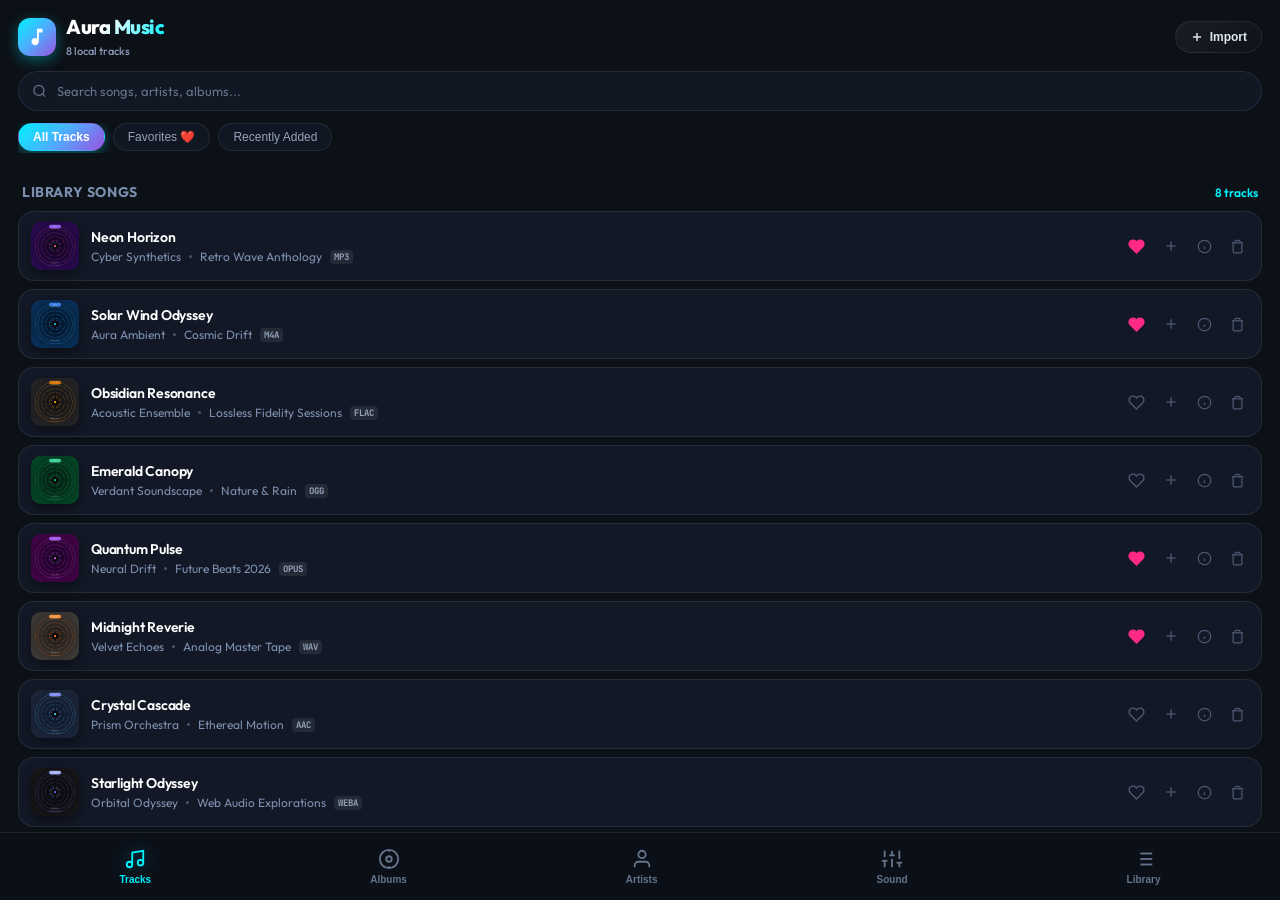
==== commit b1ba4433: "feat: add Google Play Store 512px icon, favicon.svg, and engine diagnostics - Add 512x512 PNG Play S" ====
--- a/android-project/app/src/main/assets/index.html
+++ b/android-project/app/src/main/assets/index.html
@@ -9,7 +9,9 @@
   <meta name="apple-mobile-web-app-capable" content="yes">
   <meta name="apple-mobile-web-app-status-bar-style" content="black-translucent">
   <link rel="manifest" href="manifest.json">
-  <link rel="icon" type="image/png" href="assets/icon-192.png">
+  <link rel="icon" type="image/svg+xml" href="assets/favicon.svg">
+  <link rel="icon" type="image/png" sizes="192x192" href="assets/icon-192.png">
+  <link rel="apple-touch-icon" href="assets/icon-192.png">
   <link rel="stylesheet" href="style.css">
 </head>
 <body>
@@ -25,7 +27,7 @@
     <main class="mobile-shell" id="mobile-shell">
 
       <!-- App Header & Navigation Toolbar -->
-      <section class="app-header">
+      <section class="app-header" id="app-header">
         <div class="header-top-row">
           <div class="brand-wrapper">
             <div class="brand-icon-box">
@@ -49,7 +51,7 @@
         </div>
 
         <!-- Search Bar -->
-        <div class="search-container">
+        <div class="search-container" id="search-container">
           <svg class="search-icon" viewBox="0 0 24 24" fill="none" stroke="currentColor" stroke-width="2">
             <circle cx="11" cy="11" r="8"></circle>
             <line x1="21" y1="21" x2="16.65" y2="16.65"></line>
@@ -59,7 +61,7 @@
         </div>
 
         <!-- Filter Chips Row -->
-        <div class="filter-chips-row">
+        <div class="filter-chips-row" id="filter-chips-row">
           <button class="filter-chip active" data-filter="all">All Tracks</button>
           <button class="filter-chip" data-filter="fav">Favorites ❤️</button>
           <button class="filter-chip" data-filter="recent">Recently Added</button>
@@ -315,20 +317,13 @@
             <span>Playing from Local Library</span>
             <h3>Now Playing</h3>
           </div>
-          <div class="sheet-top-actions">
-            <button class="sheet-nav-btn" id="btn-open-diagnostics" title="Audio Diagnostics & Engine Monitor" aria-label="Engine Diagnostics">
-              <svg width="18" height="18" viewBox="0 0 24 24" fill="none" stroke="currentColor" stroke-width="2">
-                <polyline points="22 12 18 12 15 21 9 3 6 12 2 12"></polyline>
-              </svg>
-            </button>
-            <button class="sheet-nav-btn" id="btn-eq-shortcut" title="Equalizer">
-              <svg width="18" height="18" viewBox="0 0 24 24" fill="none" stroke="currentColor" stroke-width="2">
-                <line x1="4" y1="21" x2="4" y2="14"/><line x1="4" y1="10" x2="4" y2="3"/>
-                <line x1="12" y1="21" x2="12" y2="12"/><line x1="12" y1="8" x2="12" y2="3"/>
-                <line x1="20" y1="21" x2="20" y2="16"/><line x1="20" y1="12" x2="20" y2="3"/>
-              </svg>
-            </button>
-          </div>
+          <button class="sheet-nav-btn" id="btn-eq-shortcut" title="Equalizer">
+            <svg width="18" height="18" viewBox="0 0 24 24" fill="none" stroke="currentColor" stroke-width="2">
+              <line x1="4" y1="21" x2="4" y2="14"/><line x1="4" y1="10" x2="4" y2="3"/>
+              <line x1="12" y1="21" x2="12" y2="12"/><line x1="12" y1="8" x2="12" y2="3"/>
+              <line x1="20" y1="21" x2="20" y2="16"/><line x1="20" y1="12" x2="20" y2="3"/>
+            </svg>
+          </button>
         </div>
 
         <!-- Center Display: Vinyl Record + Canvas Visualizer -->
@@ -375,7 +370,6 @@
             <span id="time-current">0:00</span>
             <div class="scrub-quick-nudges">
               <button class="nudge-btn" id="nudge-back-10" title="Skip back 10 seconds" aria-label="Rewind 10 Seconds">⟲ 10s</button>
-              <button class="nudge-btn" id="nudge-fwd-10" title="Skip forward 10 seconds" aria-label="Forward 10 Seconds">10s ⟳</button>
             </div>
             <span id="time-total">0:00</span>
           </div>
@@ -458,11 +452,6 @@
             <span>Timer</span>
           </button>
 
-          <button class="sec-action-btn" id="btn-sec-diagnostics" title="Engine Diagnostics & Live Monitor">
-            <svg viewBox="0 0 24 24" fill="none" stroke="currentColor" stroke-width="2"><polyline points="22 12 18 12 15 21 9 3 6 12 2 12"/></svg>
-            <span>Telemetry</span>
-          </button>
-
           <button class="sec-action-btn" id="btn-info" title="Track ID3 Tags">
             <svg viewBox="0 0 24 24" fill="none"><circle cx="12" cy="12" r="10"/><line x1="12" y1="16" x2="12" y2="12"/><line x1="12" y1="8" x2="12.01" y2="8"/></svg>
             <span>Details</span>
@@ -568,6 +557,19 @@
             <div style="display:flex; justify-content:space-between; border-bottom:1px solid rgba(255,255,255,0.06); padding-bottom:8px;">
               <span style="color:#7b8fae;">Format & Storage</span>
               <strong style="color:var(--cyan-bright);"><span id="info-format">-</span> • <span id="info-size">-</span></strong>
+            </div>
+            <div style="display:flex; flex-direction:column; gap:6px; border-bottom:1px solid rgba(255,255,255,0.06); padding-bottom:8px;">
+              <div style="display:flex; justify-content:space-between; align-items:center;">
+                <span style="color:#7b8fae;">Device File Location</span>
+                <button class="info-copy-btn" id="info-copy-path-btn" title="Copy file location to clipboard">
+                  <svg width="12" height="12" viewBox="0 0 24 24" fill="none" stroke="currentColor" stroke-width="2">
+                    <rect x="9" y="9" width="13" height="13" rx="2" ry="2"></rect>
+                    <path d="M5 15H4a2 2 0 0 1-2-2V4a2 2 0 0 1 2-2h9a2 2 0 0 1 2 2v1"></path>
+                  </svg>
+                  <span>Copy</span>
+                </button>
+              </div>
+              <div class="info-path-box" id="info-location">-</div>
             </div>
           </div>
         </div>
@@ -833,8 +835,12 @@
               </div>
               <div class="diag-metric-main" id="diag-battery-opt">UNRESTRICTED</div>
               <div class="diag-metric-footer">
-                WakeLock: <span id="diag-wakelock">HELD</span> | <span id="diag-visibility">VISIBLE</span>
-                <button class="diag-mini-fix-btn" id="diag-btn-fix-battery" style="display:none;">Whitelist Battery</button>
+                <div class="diag-footer-subgroup">
+                  <span class="diag-footer-item">WakeLock: <span class="diag-status-pill-small pill-green" id="diag-wakelock">HELD</span></span>
+                  <span class="diag-footer-divider">•</span>
+                  <span class="diag-footer-item">Screen: <span class="diag-status-pill-small pill-cyan" id="diag-visibility">VISIBLE</span></span>
+                </div>
+                <button class="diag-mini-fix-btn" id="diag-btn-fix-battery" onclick="if(window.auraApp &amp;&amp; window.auraApp.requestBatteryWhitelist){window.auraApp.requestBatteryWhitelist();}else if(window.AndroidBridge &amp;&amp; window.AndroidBridge.requestIgnoreBatteryOptimizations){window.AndroidBridge.requestIgnoreBatteryOptimizations();}" style="display:none;">Whitelist Battery</button>
               </div>
             </div>
           </div>
@@ -850,17 +856,11 @@
               <span>Save Diagnostic Report to File</span>
             </button>
             <div class="diag-actions-subrow">
-              <button class="diag-act-btn secondary" id="diag-crashlytics-test-btn" title="Send test event to Firebase Crashlytics">
-                <svg width="14" height="14" viewBox="0 0 24 24" fill="none" stroke="currentColor" stroke-width="2">
-                  <path d="M12 22s8-4 8-10V5l-8-3-8 3v7c0 6 8 10 8 10z"></path>
-                </svg>
-                <span>Test Crashlytics</span>
-              </button>
               <button class="diag-act-btn secondary" id="diag-nudge-btn" title="Nudge audio engine if stuck">
                 <svg width="14" height="14" viewBox="0 0 24 24" fill="none" stroke="currentColor" stroke-width="2">
                   <polygon points="13 2 3 14 12 14 11 22 21 10 12 10 13 2"></polygon>
                 </svg>
-                <span>Nudge</span>
+                <span>Nudge Playback</span>
               </button>
               <button class="diag-act-btn danger" id="diag-clear-logs-btn" title="Clear log history">
                 <svg width="14" height="14" viewBox="0 0 24 24" fill="none" stroke="currentColor" stroke-width="2">
--- a/android-project/app/src/main/assets/style.css
+++ b/android-project/app/src/main/assets/style.css
@@ -625,7 +625,9 @@
 }
 
 .track-menu-btn,
-.track-del-btn {
+.track-del-btn,
+.track-add-pl-btn,
+.track-info-row-btn {
   background: none;
   border: none;
   color: #4b5870;
@@ -635,6 +637,49 @@
   align-items: center;
   justify-content: center;
   transition: color var(--transition-fast), transform var(--transition-bounce);
+}
+
+.track-info-row-btn:hover {
+  color: var(--cyan-bright);
+  transform: scale(1.15);
+}
+
+.track-info-row-btn svg {
+  width: 15px;
+  height: 15px;
+}
+
+.info-copy-btn {
+  display: inline-flex;
+  align-items: center;
+  gap: 4px;
+  background: rgba(0, 242, 254, 0.1);
+  border: 1px solid rgba(0, 242, 254, 0.3);
+  color: var(--cyan-bright);
+  font-size: 10px;
+  font-weight: 700;
+  padding: 2px 7px;
+  border-radius: 6px;
+  cursor: pointer;
+  transition: all var(--transition-fast);
+}
+
+.info-copy-btn:hover {
+  background: rgba(0, 242, 254, 0.22);
+}
+
+.info-path-box {
+  color: #cbd5e1;
+  font-family: var(--font-mono);
+  font-size: 11px;
+  word-break: break-all;
+  line-height: 1.4;
+  background: rgba(255, 255, 255, 0.03);
+  padding: 7px 9px;
+  border-radius: 8px;
+  border: 1px solid rgba(255, 255, 255, 0.08);
+  user-select: text;
+  -webkit-user-select: text;
 }
 
 .track-del-btn:hover {
@@ -792,18 +837,32 @@
 /* ==========================================================================
    Equalizer View
    ========================================================================== */
+#view-eq {
+  position: relative;
+  min-height: 100%;
+  width: 100%;
+  background: var(--bg-primary);
+}
+
 .eq-view-container {
   display: flex;
   flex-direction: column;
   gap: 20px;
-  margin-top: 10px;
+  margin-top: 6px;
+  padding-bottom: 24px;
 }
 
 .eq-card {
-  background: var(--bg-card);
+  background: rgba(18, 24, 38, 0.98);
   border: 1px solid var(--border-subtle);
   border-radius: var(--radius-lg);
   padding: 18px;
+  box-shadow: 0 4px 24px rgba(0, 0, 0, 0.4);
+}
+
+.header-eq-mode {
+  padding-bottom: 8px;
+  border-bottom: 1px solid rgba(255, 255, 255, 0.05);
 }
 
 .eq-header-row {
@@ -2380,12 +2439,6 @@
   background: rgba(0, 242, 254, 0.08);
 }
 
-/* Sheet Top Nav Actions Cluster */
-.sheet-top-actions {
-  display: flex;
-  align-items: center;
-  gap: 6px;
-}
 
 /* --- Runtime Audio Diagnostics & Telemetry Modal --- */
 .diag-modal-card {
@@ -2568,6 +2621,66 @@
   width: 100%;
 }
 
+.diag-footer-subgroup {
+  display: flex;
+  align-items: center;
+  gap: 6px;
+  flex-wrap: nowrap;
+  overflow: hidden;
+  text-overflow: ellipsis;
+}
+
+.diag-footer-item {
+  display: inline-flex;
+  align-items: center;
+  gap: 5px;
+  font-size: 10.5px;
+  color: #8fa0ba;
+  font-weight: 600;
+}
+
+.diag-footer-divider {
+  color: rgba(255, 255, 255, 0.2);
+  font-size: 10px;
+}
+
+.diag-status-pill-small {
+  display: inline-flex;
+  align-items: center;
+  padding: 1px 6px;
+  border-radius: 4px;
+  font-size: 9.5px;
+  font-weight: 700;
+  font-family: var(--font-mono);
+  letter-spacing: 0.3px;
+  line-height: 1.25;
+  transition: all var(--transition-fast);
+}
+
+.diag-status-pill-small.pill-green {
+  background: rgba(16, 185, 129, 0.18);
+  color: #10b981;
+  border: 1px solid rgba(16, 185, 129, 0.4);
+}
+
+.diag-status-pill-small.pill-cyan {
+  background: rgba(0, 242, 254, 0.15);
+  color: #00f2fe;
+  border: 1px solid rgba(0, 242, 254, 0.35);
+}
+
+.diag-status-pill-small.pill-purple {
+  background: rgba(168, 85, 247, 0.18);
+  color: #c084fc;
+  border: 1px solid rgba(168, 85, 247, 0.4);
+}
+
+.diag-status-pill-small.pill-muted {
+  background: rgba(255, 255, 255, 0.08);
+  color: #8fa0ba;
+  border: 1px solid rgba(255, 255, 255, 0.14);
+}
+
 .diag-mini-fix-btn {
   background: rgba(239, 68, 68, 0.2);
   border: 1px solid rgba(239, 68, 68, 0.45);
@@ -2767,7 +2880,23 @@
   color: #64748b;
   font-size: 10px;
   flex-shrink: 0;
-  min-width: 68px;
+  display: flex;
+  flex-direction: column;
+  min-width: 74px;
+  line-height: 1.25;
+}
+
+.diag-log-date {
+  color: #718096;
+  font-size: 9px;
+  font-weight: 500;
+  letter-spacing: -0.2px;
+}
+
+.diag-log-clock {
+  color: #94a3b8;
+  font-size: 10px;
+  font-weight: 600;
 }
 
 .diag-log-badge {
@@ -2808,7 +2937,7 @@
   width: 100%;
   color: #94a3b8;
   font-size: 10px;
-  padding-left: 74px;
+  padding-left: 80px;
   margin-top: 2px;
 }
 
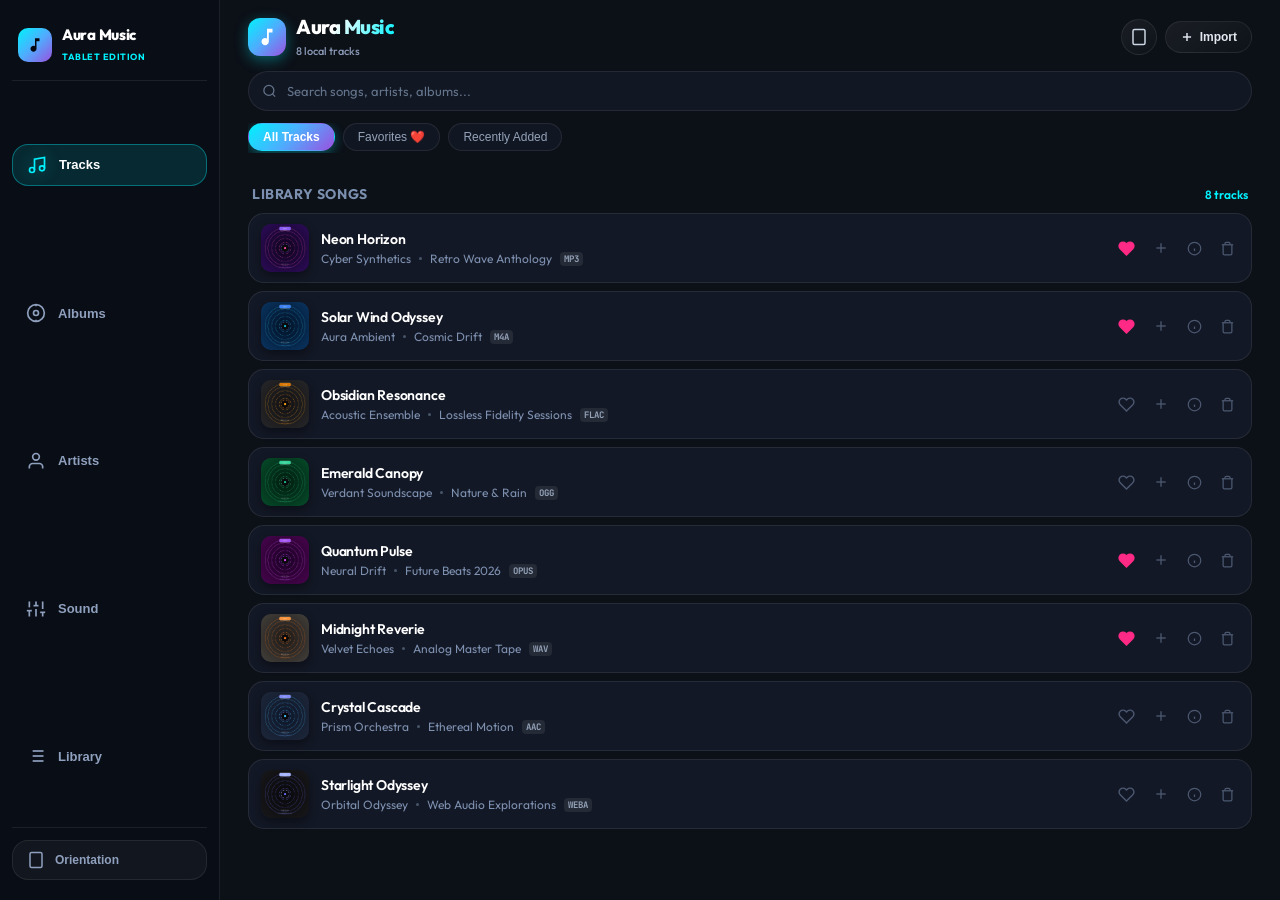
==== commit 9e71357c: "feat: add screen orientation controls and tablet layout support" ====
--- a/android-project/app/src/main/assets/index.html
+++ b/android-project/app/src/main/assets/index.html
@@ -41,13 +41,21 @@
             </div>
           </div>
 
-          <button class="import-trigger-btn" id="import-trigger-btn" title="Add MP3s">
-            <svg width="14" height="14" viewBox="0 0 24 24" fill="none" stroke="currentColor" stroke-width="2.5">
-              <line x1="12" y1="5" x2="12" y2="19"></line>
-              <line x1="5" y1="12" x2="19" y2="12"></line>
-            </svg>
-            <span>Import</span>
-          </button>
+          <div class="header-actions-group">
+            <button class="header-icon-btn" id="btn-open-orientation" title="Screen Orientation & Tablet Settings" aria-label="Orientation Settings">
+              <svg width="18" height="18" viewBox="0 0 24 24" fill="none" stroke="currentColor" stroke-width="2">
+                <rect x="4" y="2" width="16" height="20" rx="2" ry="2"/>
+                <line x1="12" y1="18" x2="12.01" y2="18"/>
+              </svg>
+            </button>
+            <button class="import-trigger-btn" id="import-trigger-btn" title="Add MP3s">
+              <svg width="14" height="14" viewBox="0 0 24 24" fill="none" stroke="currentColor" stroke-width="2.5">
+                <line x1="12" y1="5" x2="12" y2="19"></line>
+                <line x1="5" y1="12" x2="19" y2="12"></line>
+              </svg>
+              <span>Import</span>
+            </button>
+          </div>
         </div>
 
         <!-- Search Bar -->
@@ -279,28 +287,50 @@
         </div>
       </aside>
 
-      <!-- Bottom Tab Navigation Bar -->
-      <nav class="bottom-nav-bar">
-        <button class="nav-item-btn active" data-view="tracks">
-          <svg viewBox="0 0 24 24" fill="none"><path d="M9 18V5l12-2v13"/><circle cx="6" cy="18" r="3"/><circle cx="18" cy="16" r="3"/></svg>
-          <span>Tracks</span>
-        </button>
-        <button class="nav-item-btn" data-view="albums">
-          <svg viewBox="0 0 24 24" fill="none"><circle cx="12" cy="12" r="10"/><circle cx="12" cy="12" r="3"/><line x1="12" y1="2" x2="12" y2="4"/><line x1="12" y1="20" x2="12" y2="22"/></svg>
-          <span>Albums</span>
-        </button>
-        <button class="nav-item-btn" data-view="artists">
-          <svg viewBox="0 0 24 24" fill="none"><path d="M20 21v-2a4 4 0 0 0-4-4H8a4 4 0 0 0-4 4v2"/><circle cx="12" cy="7" r="4"/></svg>
-          <span>Artists</span>
-        </button>
-        <button class="nav-item-btn" data-view="eq">
-          <svg viewBox="0 0 24 24" fill="none"><line x1="4" y1="21" x2="4" y2="14"/><line x1="4" y1="10" x2="4" y2="3"/><line x1="12" y1="21" x2="12" y2="12"/><line x1="12" y1="8" x2="12" y2="3"/><line x1="20" y1="21" x2="20" y2="16"/><line x1="20" y1="12" x2="20" y2="3"/><line x1="1" y1="14" x2="7" y2="14"/><line x1="9" y1="8" x2="15" y2="8"/><line x1="17" y1="16" x2="23" y2="16"/></svg>
-          <span>Sound</span>
-        </button>
-        <button class="nav-item-btn" data-view="playlists">
-          <svg viewBox="0 0 24 24" fill="none"><line x1="8" y1="6" x2="21" y2="6"/><line x1="8" y1="12" x2="21" y2="12"/><line x1="8" y1="18" x2="21" y2="18"/><line x1="3" y1="6" x2="3.01" y2="6"/><line x1="3" y1="12" x2="3.01" y2="12"/><line x1="3" y1="18" x2="3.01" y2="18"/></svg>
-          <span>Library</span>
-        </button>
+      <!-- Bottom Tab / Tablet Side Navigation Bar -->
+      <nav class="bottom-nav-bar" id="app-nav-bar">
+        <div class="sidebar-brand-header">
+          <div class="sidebar-brand-icon">
+            <svg viewBox="0 0 24 24"><path d="M12 3v10.55c-.59-.34-1.27-.55-2-.55-2.21 0-4 1.79-4 4s1.79 4 4 4 4-1.79 4-4V7h4V3h-6z"/></svg>
+          </div>
+          <div class="sidebar-brand-text">
+            <h2>Aura Music</h2>
+            <span>Tablet Edition</span>
+          </div>
+        </div>
+
+        <div class="sidebar-nav-items">
+          <button class="nav-item-btn active" data-view="tracks">
+            <svg viewBox="0 0 24 24" fill="none"><path d="M9 18V5l12-2v13"/><circle cx="6" cy="18" r="3"/><circle cx="18" cy="16" r="3"/></svg>
+            <span>Tracks</span>
+          </button>
+          <button class="nav-item-btn" data-view="albums">
+            <svg viewBox="0 0 24 24" fill="none"><circle cx="12" cy="12" r="10"/><circle cx="12" cy="12" r="3"/><line x1="12" y1="2" x2="12" y2="4"/><line x1="12" y1="20" x2="12" y2="22"/></svg>
+            <span>Albums</span>
+          </button>
+          <button class="nav-item-btn" data-view="artists">
+            <svg viewBox="0 0 24 24" fill="none"><path d="M20 21v-2a4 4 0 0 0-4-4H8a4 4 0 0 0-4 4v2"/><circle cx="12" cy="7" r="4"/></svg>
+            <span>Artists</span>
+          </button>
+          <button class="nav-item-btn" data-view="eq">
+            <svg viewBox="0 0 24 24" fill="none"><line x1="4" y1="21" x2="4" y2="14"/><line x1="4" y1="10" x2="4" y2="3"/><line x1="12" y1="21" x2="12" y2="12"/><line x1="12" y1="8" x2="12" y2="3"/><line x1="20" y1="21" x2="20" y2="16"/><line x1="20" y1="12" x2="20" y2="3"/><line x1="1" y1="14" x2="7" y2="14"/><line x1="9" y1="8" x2="15" y2="8"/><line x1="17" y1="16" x2="23" y2="16"/></svg>
+            <span>Sound</span>
+          </button>
+          <button class="nav-item-btn" data-view="playlists">
+            <svg viewBox="0 0 24 24" fill="none"><line x1="8" y1="6" x2="21" y2="6"/><line x1="8" y1="12" x2="21" y2="12"/><line x1="8" y1="18" x2="21" y2="18"/><line x1="3" y1="6" x2="3.01" y2="6"/><line x1="3" y1="12" x2="3.01" y2="12"/><line x1="3" y1="18" x2="3.01" y2="18"/></svg>
+            <span>Library</span>
+          </button>
+        </div>
+
+        <div class="sidebar-bottom-actions">
+          <button class="sidebar-action-btn" id="sidebar-orient-btn" title="Screen Orientation & Tablet Settings" aria-label="Screen Orientation">
+            <svg width="18" height="18" viewBox="0 0 24 24" fill="none" stroke="currentColor" stroke-width="2">
+              <rect x="4" y="2" width="16" height="20" rx="2" ry="2"/>
+              <line x1="12" y1="18" x2="12.01" y2="18"/>
+            </svg>
+            <span>Orientation</span>
+          </button>
+        </div>
       </nav>
 
       <!-- Full-Screen Now Playing Sheet Modal -->
@@ -326,136 +356,142 @@
           </button>
         </div>
 
-        <!-- Center Display: Vinyl Record + Canvas Visualizer -->
-        <div class="player-art-visualizer-container">
-          <canvas class="visualizer-canvas-layer" id="visualizer-canvas" width="320" height="320"></canvas>
-          
-          <div class="vinyl-disc-wrapper" id="vinyl-disc-wrapper">
-            <div class="vinyl-grooves"></div>
-            <div class="vinyl-center-art">
-              <img id="vinyl-cover-img" src="assets/icon-192.png" alt="Cover">
-            </div>
-            <div class="vinyl-spindle-hole"></div>
-          </div>
-
-          <div class="skip-feedback-bubble" id="skip-feedback-bubble">
-            <span class="skip-feedback-icon" id="skip-feedback-icon">⟲</span>
-            <span class="skip-feedback-text" id="skip-feedback-text">10s</span>
-          </div>
-
-          <button class="visualizer-mode-toggle" id="viz-mode-toggle" title="Switch Visualizer Style">BARS</button>
-        </div>
-
-        <!-- Song Metadata Row -->
-        <div class="sheet-song-info">
-          <div class="sheet-title-col">
-            <h2 class="sheet-song-title" id="sheet-title">Song Title</h2>
-            <p class="sheet-song-artist" id="sheet-artist">Artist — Album</p>
-          </div>
-          <button class="sheet-fav-btn" id="sheet-fav-btn" title="Favorite">
-            <svg viewBox="0 0 24 24" fill="none" stroke="currentColor" stroke-width="2">
-              <path d="M20.84 4.61a5.5 5.5 0 0 0-7.78 0L12 5.67l-1.06-1.06a5.5 5.5 0 0 0-7.78 7.78l1.06 1.06L12 21.23l7.78-7.78 1.06-1.06a5.5 5.5 0 0 0 0-7.78z"></path>
-            </svg>
-          </button>
-        </div>
-
-        <!-- Scrubber -->
-        <div class="scrubber-container">
-          <div class="scrub-bar" id="scrub-bar">
-            <div class="scrub-progress" id="scrub-progress">
-              <div class="scrub-thumb"></div>
-            </div>
-          </div>
-          <div class="time-row">
-            <span id="time-current">0:00</span>
-            <div class="scrub-quick-nudges">
-              <button class="nudge-btn" id="nudge-back-10" title="Skip back 10 seconds" aria-label="Rewind 10 Seconds">⟲ 10s</button>
-            </div>
-            <span id="time-total">0:00</span>
-          </div>
-        </div>
-
-        <!-- Loop Mode Context Pill Indicator -->
-        <div class="loop-indicator-bar">
-          <button class="loop-badge-btn" id="sheet-loop-badge" title="Tap to select Loop Mode" aria-label="Loop Mode">
-            <span class="loop-badge-icon" id="sheet-loop-icon">🔁</span>
-            <span class="loop-badge-text" id="sheet-loop-text">Loop: Library Songs</span>
-            <span class="loop-badge-chevron">▾</span>
-          </button>
-        </div>
-
-        <!-- Main Controls -->
-        <div class="core-controls-row">
-          <button class="ctrl-btn" id="btn-shuffle" title="Shuffle" aria-label="Shuffle">
-            <svg width="20" height="20" viewBox="0 0 24 24" fill="none" stroke="currentColor" stroke-width="2">
-              <polyline points="16 3 21 3 21 8"></polyline>
-              <line x1="4" y1="20" x2="21" y2="3"></line>
-              <polyline points="21 16 21 21 16 21"></polyline>
-              <line x1="15" y1="15" x2="21" y2="21"></line>
-              <line x1="4" y1="4" x2="9" y2="9"></line>
-            </svg>
-          </button>
-
-          <button class="ctrl-btn" id="btn-prev" title="Previous Track" aria-label="Previous Track">
-            <svg width="24" height="24" viewBox="0 0 24 24" fill="none" stroke="currentColor" stroke-width="2">
-              <polygon points="19 20 9 12 19 4 19 20"></polygon>
-              <line x1="5" y1="19" x2="5" y2="5"></line>
-            </svg>
-          </button>
-
-          <button class="ctrl-btn ctrl-btn-seek" id="btn-seek-back" title="Rewind 10 Seconds" aria-label="Rewind 10 Seconds">
-            <svg width="28" height="28" viewBox="0 0 24 24" fill="none" stroke="currentColor" stroke-width="1.8" stroke-linecap="round" stroke-linejoin="round">
-              <path d="M1 4v6h6"></path>
-              <path d="M3.51 15a9 9 0 1 0 2.13-9.36L1 10"></path>
-              <text x="12" y="15" font-size="7" font-weight="800" font-family="-apple-system, BlinkMacSystemFont, 'Segoe UI', Roboto, sans-serif" text-anchor="middle" fill="currentColor" stroke="none">10</text>
-            </svg>
-          </button>
-
-          <button class="main-play-pause-btn" id="btn-main-play" title="Play/Pause" aria-label="Play or Pause">
-            <svg viewBox="0 0 24 24"><polygon points="5 3 19 12 5 21 5 3"></polygon></svg>
-          </button>
-
-          <button class="ctrl-btn ctrl-btn-seek" id="btn-seek-fwd" title="Fast Forward 10 Seconds" aria-label="Fast Forward 10 Seconds">
-            <svg width="28" height="28" viewBox="0 0 24 24" fill="none" stroke="currentColor" stroke-width="1.8" stroke-linecap="round" stroke-linejoin="round">
-              <path d="M23 4v6h-6"></path>
-              <path d="M20.49 15a9 9 0 1 1-2.12-9.36L23 10"></path>
-              <text x="12" y="15" font-size="7" font-weight="800" font-family="-apple-system, BlinkMacSystemFont, 'Segoe UI', Roboto, sans-serif" text-anchor="middle" fill="currentColor" stroke="none">10</text>
-            </svg>
-          </button>
-
-          <button class="ctrl-btn" id="btn-next" title="Next Track" aria-label="Next Track">
-            <svg width="24" height="24" viewBox="0 0 24 24" fill="none" stroke="currentColor" stroke-width="2">
-              <polygon points="5 4 15 12 5 20 5 4"></polygon>
-              <line x1="19" y1="5" x2="19" y2="19"></line>
-            </svg>
-          </button>
-
-          <button class="ctrl-btn active" id="btn-repeat" title="Repeat Mode" aria-label="Repeat Mode">
-            <svg width="20" height="20" viewBox="0 0 24 24" fill="none" stroke="currentColor" stroke-width="2">
-              <polyline points="17 1 21 5 17 9"></polyline>
-              <path d="M3 11V9a4 4 0 0 1 4-4h14"></path>
-              <polyline points="7 23 3 19 7 15"></polyline>
-              <path d="M21 13v2a4 4 0 0 1-4 4H3"></path>
-            </svg>
-          </button>
-        </div>
-
-        <!-- Secondary Actions (Speed, Sleep Timer, Track Metadata) -->
-        <div class="secondary-actions-bar">
-          <button class="sec-action-btn" id="btn-speed" title="Playback Speed">
-            <svg viewBox="0 0 24 24" fill="none"><circle cx="12" cy="12" r="10"/><polyline points="12 6 12 12 14 14"/></svg>
-            <span>1.0x</span>
-          </button>
-
-          <button class="sec-action-btn" id="btn-timer" title="Sleep Timer">
-            <svg viewBox="0 0 24 24" fill="none"><path d="M21 12.79A9 9 0 1 1 11.21 3 7 7 0 0 0 21 12.79z"/></svg>
-            <span>Timer</span>
-          </button>
-
-          <button class="sec-action-btn" id="btn-info" title="Track ID3 Tags">
-            <svg viewBox="0 0 24 24" fill="none"><circle cx="12" cy="12" r="10"/><line x1="12" y1="16" x2="12" y2="12"/><line x1="12" y1="8" x2="12.01" y2="8"/></svg>
-            <span>Details</span>
-          </button>
+        <div class="sheet-main-body">
+          <div class="sheet-left-pane">
+            <!-- Center Display: Vinyl Record + Canvas Visualizer -->
+            <div class="player-art-visualizer-container">
+              <canvas class="visualizer-canvas-layer" id="visualizer-canvas" width="320" height="320"></canvas>
+              
+              <div class="vinyl-disc-wrapper" id="vinyl-disc-wrapper">
+                <div class="vinyl-grooves"></div>
+                <div class="vinyl-center-art">
+                  <img id="vinyl-cover-img" src="assets/icon-192.png" alt="Cover">
+                </div>
+                <div class="vinyl-spindle-hole"></div>
+              </div>
+
+              <div class="skip-feedback-bubble" id="skip-feedback-bubble">
+                <span class="skip-feedback-icon" id="skip-feedback-icon">⟲</span>
+                <span class="skip-feedback-text" id="skip-feedback-text">10s</span>
+              </div>
+
+              <button class="visualizer-mode-toggle" id="viz-mode-toggle" title="Switch Visualizer Style">BARS</button>
+            </div>
+          </div>
+
+          <div class="sheet-right-pane">
+            <!-- Song Metadata Row -->
+            <div class="sheet-song-info">
+              <div class="sheet-title-col">
+                <h2 class="sheet-song-title" id="sheet-title">Song Title</h2>
+                <p class="sheet-song-artist" id="sheet-artist">Artist — Album</p>
+              </div>
+              <button class="sheet-fav-btn" id="sheet-fav-btn" title="Favorite">
+                <svg viewBox="0 0 24 24" fill="none" stroke="currentColor" stroke-width="2">
+                  <path d="M20.84 4.61a5.5 5.5 0 0 0-7.78 0L12 5.67l-1.06-1.06a5.5 5.5 0 0 0-7.78 7.78l1.06 1.06L12 21.23l7.78-7.78 1.06-1.06a5.5 5.5 0 0 0 0-7.78z"></path>
+                </svg>
+              </button>
+            </div>
+
+            <!-- Scrubber -->
+            <div class="scrubber-container">
+              <div class="scrub-bar" id="scrub-bar">
+                <div class="scrub-progress" id="scrub-progress">
+                  <div class="scrub-thumb"></div>
+                </div>
+              </div>
+              <div class="time-row">
+                <span id="time-current">0:00</span>
+                <div class="scrub-quick-nudges">
+                  <button class="nudge-btn" id="nudge-back-10" title="Skip back 10 seconds" aria-label="Rewind 10 Seconds">⟲ 10s</button>
+                </div>
+                <span id="time-total">0:00</span>
+              </div>
+            </div>
+
+            <!-- Loop Mode Context Pill Indicator -->
+            <div class="loop-indicator-bar">
+              <button class="loop-badge-btn" id="sheet-loop-badge" title="Tap to select Loop Mode" aria-label="Loop Mode">
+                <span class="loop-badge-icon" id="sheet-loop-icon">🔁</span>
+                <span class="loop-badge-text" id="sheet-loop-text">Loop: Library Songs</span>
+                <span class="loop-badge-chevron">▾</span>
+              </button>
+            </div>
+
+            <!-- Main Controls -->
+            <div class="core-controls-row">
+              <button class="ctrl-btn" id="btn-shuffle" title="Shuffle" aria-label="Shuffle">
+                <svg width="20" height="20" viewBox="0 0 24 24" fill="none" stroke="currentColor" stroke-width="2">
+                  <polyline points="16 3 21 3 21 8"></polyline>
+                  <line x1="4" y1="20" x2="21" y2="3"></line>
+                  <polyline points="21 16 21 21 16 21"></polyline>
+                  <line x1="15" y1="15" x2="21" y2="21"></line>
+                  <line x1="4" y1="4" x2="9" y2="9"></line>
+                </svg>
+              </button>
+
+              <button class="ctrl-btn" id="btn-prev" title="Previous Track" aria-label="Previous Track">
+                <svg width="24" height="24" viewBox="0 0 24 24" fill="none" stroke="currentColor" stroke-width="2">
+                  <polygon points="19 20 9 12 19 4 19 20"></polygon>
+                  <line x1="5" y1="19" x2="5" y2="5"></line>
+                </svg>
+              </button>
+
+              <button class="ctrl-btn ctrl-btn-seek" id="btn-seek-back" title="Rewind 10 Seconds" aria-label="Rewind 10 Seconds">
+                <svg width="28" height="28" viewBox="0 0 24 24" fill="none" stroke="currentColor" stroke-width="1.8" stroke-linecap="round" stroke-linejoin="round">
+                  <path d="M1 4v6h6"></path>
+                  <path d="M3.51 15a9 9 0 1 0 2.13-9.36L1 10"></path>
+                  <text x="12" y="15" font-size="7" font-weight="800" font-family="-apple-system, BlinkMacSystemFont, 'Segoe UI', Roboto, sans-serif" text-anchor="middle" fill="currentColor" stroke="none">10</text>
+                </svg>
+              </button>
+
+              <button class="main-play-pause-btn" id="btn-main-play" title="Play/Pause" aria-label="Play or Pause">
+                <svg viewBox="0 0 24 24"><polygon points="5 3 19 12 5 21 5 3"></polygon></svg>
+              </button>
+
+              <button class="ctrl-btn ctrl-btn-seek" id="btn-seek-fwd" title="Fast Forward 10 Seconds" aria-label="Fast Forward 10 Seconds">
+                <svg width="28" height="28" viewBox="0 0 24 24" fill="none" stroke="currentColor" stroke-width="1.8" stroke-linecap="round" stroke-linejoin="round">
+                  <path d="M23 4v6h-6"></path>
+                  <path d="M20.49 15a9 9 0 1 1-2.12-9.36L23 10"></path>
+                  <text x="12" y="15" font-size="7" font-weight="800" font-family="-apple-system, BlinkMacSystemFont, 'Segoe UI', Roboto, sans-serif" text-anchor="middle" fill="currentColor" stroke="none">10</text>
+                </svg>
+              </button>
+
+              <button class="ctrl-btn" id="btn-next" title="Next Track" aria-label="Next Track">
+                <svg width="24" height="24" viewBox="0 0 24 24" fill="none" stroke="currentColor" stroke-width="2">
+                  <polygon points="5 4 15 12 5 20 5 4"></polygon>
+                  <line x1="19" y1="5" x2="19" y2="19"></line>
+                </svg>
+              </button>
+
+              <button class="ctrl-btn active" id="btn-repeat" title="Repeat Mode" aria-label="Repeat Mode">
+                <svg width="20" height="20" viewBox="0 0 24 24" fill="none" stroke="currentColor" stroke-width="2">
+                  <polyline points="17 1 21 5 17 9"></polyline>
+                  <path d="M3 11V9a4 4 0 0 1 4-4h14"></path>
+                  <polyline points="7 23 3 19 7 15"></polyline>
+                  <path d="M21 13v2a4 4 0 0 1-4 4H3"></path>
+                </svg>
+              </button>
+            </div>
+
+            <!-- Secondary Actions (Speed, Sleep Timer, Track Metadata) -->
+            <div class="secondary-actions-bar">
+              <button class="sec-action-btn" id="btn-speed" title="Playback Speed">
+                <svg viewBox="0 0 24 24" fill="none"><circle cx="12" cy="12" r="10"/><polyline points="12 6 12 12 14 14"/></svg>
+                <span>1.0x</span>
+              </button>
+
+              <button class="sec-action-btn" id="btn-timer" title="Sleep Timer">
+                <svg viewBox="0 0 24 24" fill="none"><path d="M21 12.79A9 9 0 1 1 11.21 3 7 7 0 0 0 21 12.79z"/></svg>
+                <span>Timer</span>
+              </button>
+
+              <button class="sec-action-btn" id="btn-info" title="Track ID3 Tags">
+                <svg viewBox="0 0 24 24" fill="none"><circle cx="12" cy="12" r="10"/><line x1="12" y1="16" x2="12" y2="12"/><line x1="12" y1="8" x2="12.01" y2="8"/></svg>
+                <span>Details</span>
+              </button>
+            </div>
+          </div>
         </div>
 
       </div>
@@ -887,6 +923,66 @@
             <div class="diag-log-container" id="diag-log-container"></div>
           </div>
 
+        </div>
+      </div>
+
+      <!-- Screen Orientation & Tablet Settings Modal -->
+      <div class="modal-overlay" id="orientation-modal" role="dialog" aria-modal="true">
+        <div class="modal-card-bottom orientation-modal-card">
+          <div class="modal-header-row">
+            <div>
+              <h3>Screen Orientation</h3>
+              <p class="modal-subtitle">Set portrait or landscape & locking mode</p>
+            </div>
+            <button class="modal-close-btn" id="orientation-modal-close">&times;</button>
+          </div>
+
+          <div class="orientation-options-grid">
+            <button class="orientation-card active" id="opt-orient-portrait" data-mode="portrait">
+              <div class="orientation-card-icon">
+                <svg width="28" height="28" viewBox="0 0 24 24" fill="none" stroke="currentColor" stroke-width="2">
+                  <rect x="5" y="2" width="14" height="20" rx="2" ry="2"/>
+                  <line x1="12" y1="18" x2="12.01" y2="18"/>
+                </svg>
+              </div>
+              <div class="orientation-card-label">Portrait</div>
+              <div class="orientation-card-badge">Default</div>
+            </button>
+
+            <button class="orientation-card" id="opt-orient-landscape" data-mode="landscape">
+              <div class="orientation-card-icon">
+                <svg width="28" height="28" viewBox="0 0 24 24" fill="none" stroke="currentColor" stroke-width="2">
+                  <rect x="2" y="5" width="20" height="14" rx="2" ry="2"/>
+                  <line x1="18" y1="12" x2="18.01" y2="12"/>
+                </svg>
+              </div>
+              <div class="orientation-card-label">Landscape</div>
+              <div class="orientation-card-badge">Expanded</div>
+            </button>
+          </div>
+
+          <div class="orientation-lock-card">
+            <div class="orientation-lock-info">
+              <div class="orientation-lock-title">
+                <svg width="18" height="18" viewBox="0 0 24 24" fill="none" stroke="currentColor" stroke-width="2">
+                  <rect x="3" y="11" width="18" height="11" rx="2" ry="2"/>
+                  <path d="M7 11V7a5 5 0 0 1 10 0v4"/>
+                </svg>
+                <span>Lock Orientation</span>
+              </div>
+              <div class="orientation-lock-desc" id="orient-lock-desc">
+                When locked, the app stays in the selected orientation regardless of device tilt.
+              </div>
+            </div>
+            <label class="orient-toggle-switch">
+              <input type="checkbox" id="orient-lock-checkbox" checked>
+              <span class="orient-slider"></span>
+            </label>
+          </div>
+
+          <div class="orientation-status-footer" id="orient-status-summary">
+            Current: <span class="orient-highlight">Portrait (Locked)</span>
+          </div>
         </div>
       </div>
 
--- a/android-project/app/src/main/assets/style.css
+++ b/android-project/app/src/main/assets/style.css
@@ -2941,3 +2941,478 @@
   margin-top: 2px;
 }
 
+/* ==========================================================================
+   Header Orientation Button & Action Group
+   ========================================================================== */
+.header-actions-group {
+  display: flex;
+  align-items: center;
+  gap: 8px;
+}
+
+.header-icon-btn {
+  background: var(--card-gradient);
+  border: 1px solid var(--border-subtle);
+  color: #cbd5e1;
+  width: 36px;
+  height: 36px;
+  border-radius: var(--radius-full);
+  display: flex;
+  align-items: center;
+  justify-content: center;
+  cursor: pointer;
+  transition: all var(--transition-fast);
+}
+
+.header-icon-btn:hover {
+  border-color: var(--cyan-bright);
+  color: var(--cyan-bright);
+  box-shadow: 0 0 12px var(--cyan-glow);
+  transform: translateY(-1px);
+}
+
+/* Default Mobile Bottom Nav Bar Structure */
+.sidebar-brand-header,
+.sidebar-bottom-actions {
+  display: none;
+}
+
+.sidebar-nav-items {
+  display: flex;
+  width: 100%;
+  justify-content: space-around;
+  align-items: center;
+}
+
+/* Default Player Sheet Internal Panes */
+.sheet-main-body {
+  display: flex;
+  flex-direction: column;
+  flex: 1;
+}
+
+.sheet-left-pane,
+.sheet-right-pane {
+  display: flex;
+  flex-direction: column;
+  width: 100%;
+}
+
+/* ==========================================================================
+   Screen Orientation & Tablet Settings Modal
+   ========================================================================== */
+.orientation-modal-card {
+  max-width: 440px;
+  margin: 0 auto;
+}
+
+.modal-subtitle {
+  font-size: 11px;
+  color: #8fa0be;
+  margin-top: 2px;
+}
+
+.orientation-options-grid {
+  display: grid;
+  grid-template-columns: 1fr 1fr;
+  gap: 12px;
+  margin: 16px 0;
+}
+
+.orientation-card {
+  background: rgba(255, 255, 255, 0.04);
+  border: 1.5px solid var(--border-subtle);
+  border-radius: var(--radius-md);
+  padding: 16px 12px;
+  display: flex;
+  flex-direction: column;
+  align-items: center;
+  gap: 8px;
+  cursor: pointer;
+  transition: all var(--transition-fast);
+  color: #94a3b8;
+  position: relative;
+}
+
+.orientation-card:hover {
+  background: rgba(255, 255, 255, 0.07);
+  border-color: rgba(0, 242, 254, 0.3);
+  color: #e2e8f0;
+}
+
+.orientation-card.active {
+  background: rgba(0, 242, 254, 0.08);
+  border-color: var(--cyan-bright);
+  color: #fff;
+  box-shadow: 0 0 18px var(--cyan-glow);
+}
+
+.orientation-card-icon {
+  display: flex;
+  align-items: center;
+  justify-content: center;
+  width: 44px;
+  height: 44px;
+  border-radius: 12px;
+  background: rgba(255, 255, 255, 0.05);
+  color: inherit;
+}
+
+.orientation-card.active .orientation-card-icon {
+  background: rgba(0, 242, 254, 0.15);
+  color: var(--cyan-bright);
+}
+
+.orientation-card-label {
+  font-size: 13px;
+  font-weight: 700;
+  letter-spacing: -0.2px;
+}
+
+.orientation-card-badge {
+  font-size: 9px;
+  font-weight: 700;
+  text-transform: uppercase;
+  letter-spacing: 0.5px;
+  padding: 2px 6px;
+  border-radius: 4px;
+  background: rgba(255, 255, 255, 0.06);
+  color: #64748b;
+}
+
+.orientation-card.active .orientation-card-badge {
+  background: rgba(0, 242, 254, 0.2);
+  color: var(--cyan-bright);
+}
+
+.orientation-lock-card {
+  display: flex;
+  align-items: center;
+  justify-content: space-between;
+  gap: 14px;
+  padding: 14px 16px;
+  background: rgba(255, 255, 255, 0.03);
+  border: 1px solid var(--border-subtle);
+  border-radius: var(--radius-md);
+  margin-bottom: 16px;
+}
+
+.orientation-lock-info {
+  display: flex;
+  flex-direction: column;
+  gap: 4px;
+  flex: 1;
+}
+
+.orientation-lock-title {
+  display: flex;
+  align-items: center;
+  gap: 8px;
+  font-size: 13px;
+  font-weight: 700;
+  color: #f1f5f9;
+}
+
+.orientation-lock-title svg {
+  color: var(--cyan-bright);
+}
+
+.orientation-lock-desc {
+  font-size: 11px;
+  color: #8fa0be;
+  line-height: 1.35;
+}
+
+/* Custom Cyber Toggle Switch */
+.orient-toggle-switch {
+  position: relative;
+  display: inline-block;
+  width: 48px;
+  height: 26px;
+  flex-shrink: 0;
+  cursor: pointer;
+}
+
+.orient-toggle-switch input {
+  opacity: 0;
+  width: 0;
+  height: 0;
+}
+
+.orient-slider {
+  position: absolute;
+  top: 0; left: 0; right: 0; bottom: 0;
+  background-color: rgba(255, 255, 255, 0.15);
+  border-radius: 26px;
+  transition: all var(--transition-fast);
+  border: 1px solid rgba(255, 255, 255, 0.1);
+}
+
+.orient-slider::before {
+  position: absolute;
+  content: "";
+  height: 20px;
+  width: 20px;
+  left: 3px;
+  bottom: 2px;
+  background-color: #ffffff;
+  border-radius: 50%;
+  transition: all var(--transition-fast);
+  box-shadow: 0 2px 6px rgba(0, 0, 0, 0.4);
+}
+
+.orient-toggle-switch input:checked + .orient-slider {
+  background-color: var(--cyan-bright);
+  box-shadow: 0 0 12px var(--cyan-glow);
+}
+
+.orient-toggle-switch input:checked + .orient-slider::before {
+  transform: translateX(20px);
+  background-color: #080d1a;
+}
+
+.orientation-status-footer {
+  text-align: center;
+  font-size: 11px;
+  color: #64748b;
+  padding-top: 4px;
+}
+
+.orientation-status-footer .orient-highlight {
+  color: var(--cyan-bright);
+  font-weight: 700;
+}
+
+/* ==========================================================================
+   Tablet & Landscape Expanded Layout Redesign
+   ========================================================================== */
+@media (min-width: 768px), (orientation: landscape) and (min-width: 560px), (min-aspect-ratio: 4/3) and (min-width: 600px) {
+  :root {
+    --sidebar-width: 220px;
+  }
+
+  body:not(.force-phone-layout) .mobile-shell {
+    display: grid;
+    grid-template-columns: var(--sidebar-width) 1fr;
+    grid-template-rows: auto 1fr;
+    grid-template-areas:
+      "sidebar header"
+      "sidebar content";
+    height: 100vh;
+    height: 100dvh;
+    overflow: hidden;
+  }
+
+  body:not(.force-phone-layout) .app-header {
+    grid-area: header;
+    padding: max(14px, env(safe-area-inset-top, 14px)) 28px 12px 28px;
+  }
+
+  body:not(.force-phone-layout) .app-content {
+    grid-area: content;
+    padding: 6px 28px calc(var(--mini-player-height) + env(safe-area-inset-bottom, 0px) + 28px) 28px;
+  }
+
+  /* Left Sidebar Navigation Rail */
+  body:not(.force-phone-layout) #app-nav-bar.bottom-nav-bar {
+    grid-area: sidebar;
+    position: relative;
+    top: 0;
+    left: 0;
+    right: auto;
+    bottom: auto;
+    width: var(--sidebar-width);
+    height: 100%;
+    border-top: none;
+    border-right: 1px solid var(--border-subtle);
+    background: rgba(10, 14, 22, 0.98);
+    backdrop-filter: blur(28px);
+    display: flex;
+    flex-direction: column;
+    justify-content: space-between;
+    align-items: stretch;
+    padding: max(20px, env(safe-area-inset-top, 20px)) 12px max(20px, env(safe-area-inset-bottom, 20px)) 12px;
+    z-index: 55;
+  }
+
+  body:not(.force-phone-layout) .sidebar-brand-header {
+    display: flex;
+    align-items: center;
+    gap: 10px;
+    padding: 6px 6px 16px 6px;
+    border-bottom: 1px solid var(--border-subtle);
+    margin-bottom: 12px;
+  }
+
+  body:not(.force-phone-layout) .sidebar-brand-icon {
+    width: 34px;
+    height: 34px;
+    border-radius: 10px;
+    background: var(--accent-gradient);
+    display: flex;
+    align-items: center;
+    justify-content: center;
+    flex-shrink: 0;
+  }
+
+  body:not(.force-phone-layout) .sidebar-brand-icon svg {
+    width: 18px;
+    height: 18px;
+    fill: #050811;
+  }
+
+  body:not(.force-phone-layout) .sidebar-brand-text h2 {
+    font-size: 15px;
+    font-weight: 800;
+    letter-spacing: -0.3px;
+    color: #fff;
+    line-height: 1.2;
+  }
+
+  body:not(.force-phone-layout) .sidebar-brand-text span {
+    font-size: 9px;
+    font-weight: 700;
+    color: var(--cyan-bright);
+    letter-spacing: 0.5px;
+    text-transform: uppercase;
+  }
+
+  body:not(.force-phone-layout) .sidebar-nav-items {
+    display: flex;
+    flex-direction: column;
+    gap: 6px;
+    flex: 1;
+  }
+
+  body:not(.force-phone-layout) .nav-item-btn {
+    flex-direction: row;
+    gap: 12px;
+    padding: 10px 14px;
+    font-size: 13px;
+    font-weight: 600;
+    border-radius: var(--radius-md);
+    justify-content: flex-start;
+    width: 100%;
+    color: #8fa0be;
+  }
+
+  body:not(.force-phone-layout) .nav-item-btn svg {
+    width: 20px;
+    height: 20px;
+  }
+
+  body:not(.force-phone-layout) .nav-item-btn.active {
+    background: rgba(0, 242, 254, 0.12);
+    color: #fff;
+    border: 1px solid rgba(0, 242, 254, 0.35);
+  }
+
+  body:not(.force-phone-layout) .sidebar-bottom-actions {
+    display: block;
+    padding-top: 12px;
+    border-top: 1px solid var(--border-subtle);
+  }
+
+  body:not(.force-phone-layout) .sidebar-action-btn {
+    background: rgba(255, 255, 255, 0.04);
+    border: 1px solid var(--border-subtle);
+    color: #8fa0be;
+    display: flex;
+    align-items: center;
+    gap: 10px;
+    width: 100%;
+    padding: 10px 14px;
+    border-radius: var(--radius-md);
+    font-size: 12px;
+    font-weight: 600;
+    cursor: pointer;
+    transition: all var(--transition-fast);
+  }
+
+  body:not(.force-phone-layout) .sidebar-action-btn:hover {
+    background: rgba(255, 255, 255, 0.08);
+    color: var(--cyan-bright);
+    border-color: rgba(0, 242, 254, 0.3);
+  }
+
+  /* Docked Mini Player Adjusted for Sidebar Offset */
+  body:not(.force-phone-layout) .mini-player-container {
+    left: calc(var(--sidebar-width) + 20px);
+    right: 20px;
+    bottom: max(12px, env(safe-area-inset-bottom, 12px));
+    max-width: 900px;
+  }
+
+  /* Responsive Multi-column Grid Views */
+  body:not(.force-phone-layout) .albums-grid {
+    grid-template-columns: repeat(auto-fill, minmax(170px, 1fr));
+    gap: 18px;
+  }
+
+  body:not(.force-phone-layout) .artists-list {
+    display: grid;
+    grid-template-columns: repeat(auto-fill, minmax(240px, 1fr));
+    gap: 12px;
+  }
+
+  body:not(.force-phone-layout) .playlists-list {
+    display: grid;
+    grid-template-columns: repeat(auto-fill, minmax(260px, 1fr));
+    gap: 14px;
+  }
+
+  /* Split-Screen Full-Player Sheet Modal */
+  body:not(.force-phone-layout) .player-sheet-modal {
+    padding: max(20px, env(safe-area-inset-top, 20px)) 36px max(24px, env(safe-area-inset-bottom, 24px)) 36px;
+    overflow-y: auto;
+  }
+
+  body:not(.force-phone-layout) .sheet-top-nav {
+    max-width: 1000px;
+    margin: 0 auto 12px auto;
+    width: 100%;
+  }
+
+  body:not(.force-phone-layout) .sheet-main-body {
+    display: grid;
+    grid-template-columns: minmax(300px, 400px) minmax(320px, 1fr);
+    gap: 36px;
+    align-items: center;
+    max-width: 1000px;
+    margin: auto;
+    width: 100%;
+  }
+
+  body:not(.force-phone-layout) .sheet-left-pane {
+    display: flex;
+    flex-direction: column;
+    align-items: center;
+    justify-content: center;
+  }
+
+  body:not(.force-phone-layout) .player-art-visualizer-container {
+    margin: 0 auto;
+  }
+
+  body:not(.force-phone-layout) .sheet-right-pane {
+    display: flex;
+    flex-direction: column;
+    justify-content: center;
+    gap: 12px;
+    padding: 6px 0;
+  }
+
+  body:not(.force-phone-layout) .sheet-song-info {
+    margin-top: 0;
+  }
+
+  body:not(.force-phone-layout) .scrubber-container {
+    margin: 4px 0;
+  }
+
+  body:not(.force-phone-layout) .core-controls-row {
+    margin: 10px 0;
+  }
+}
+
+
